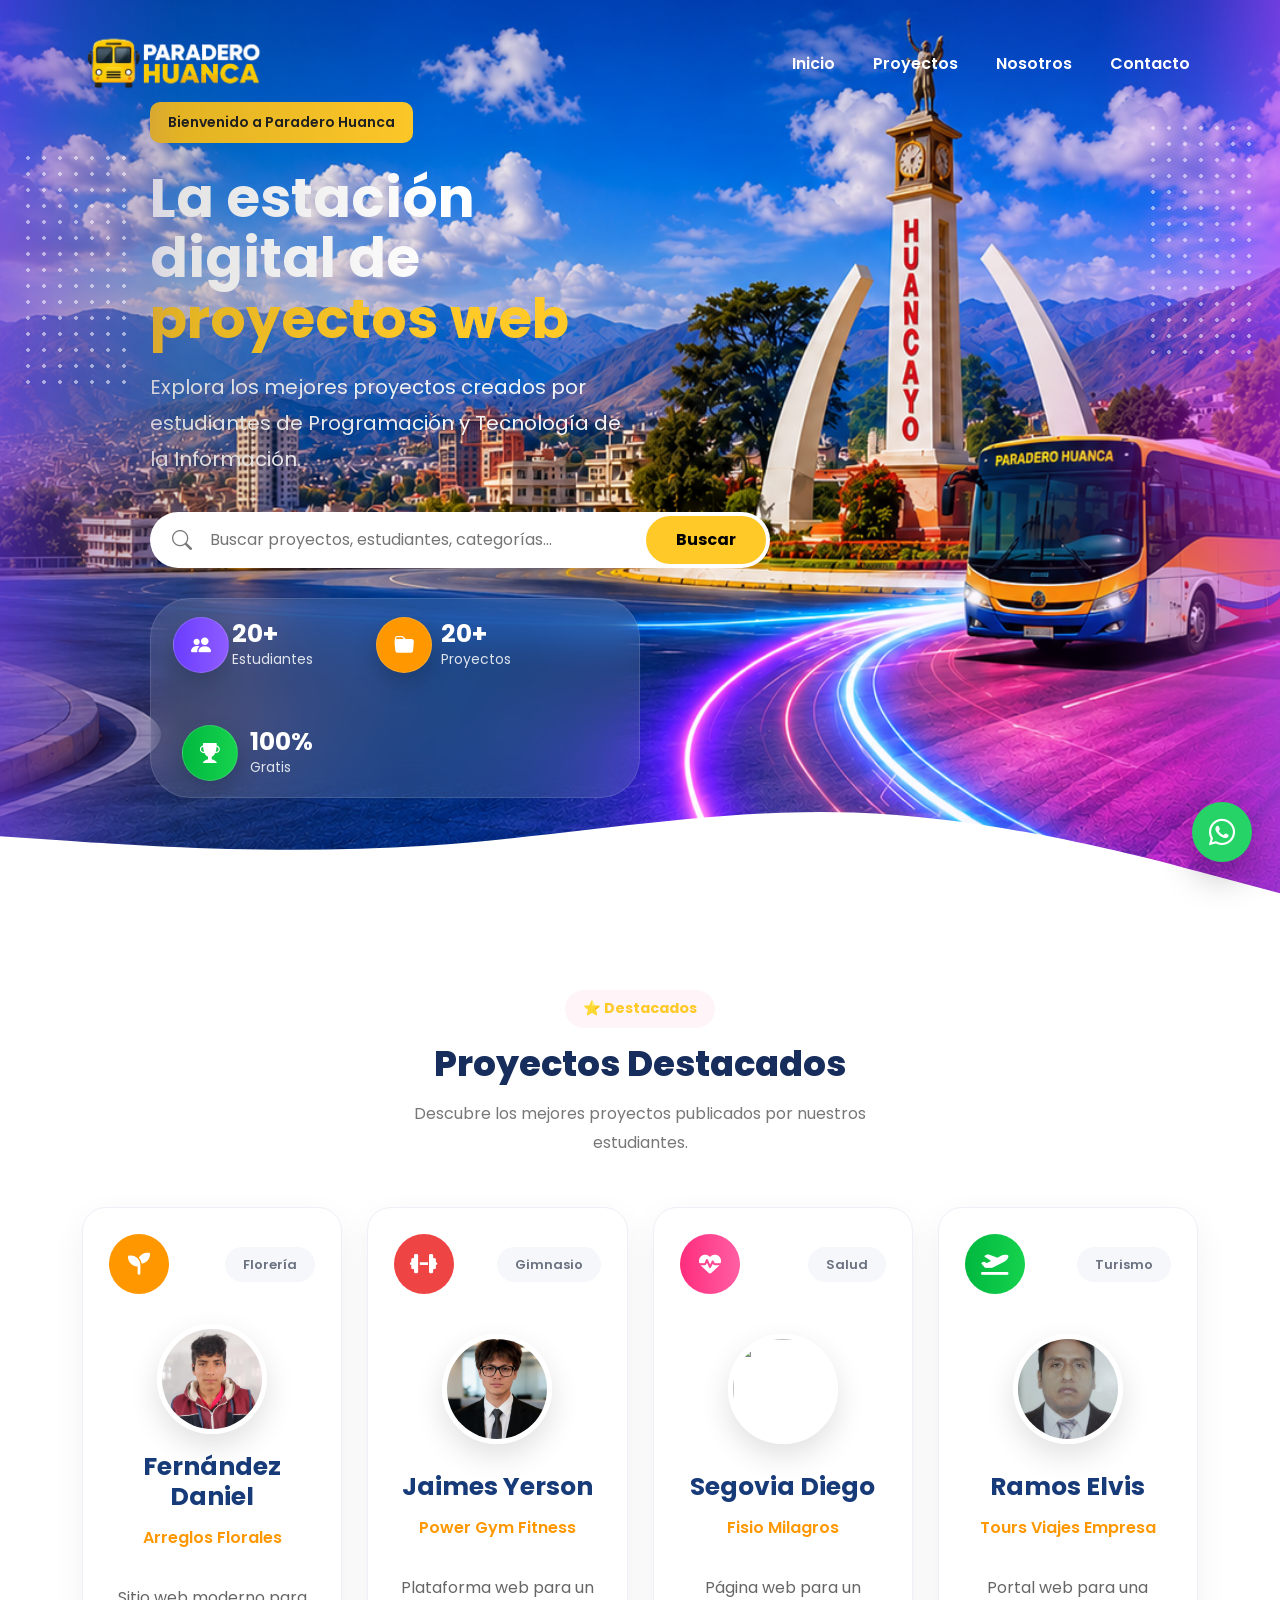
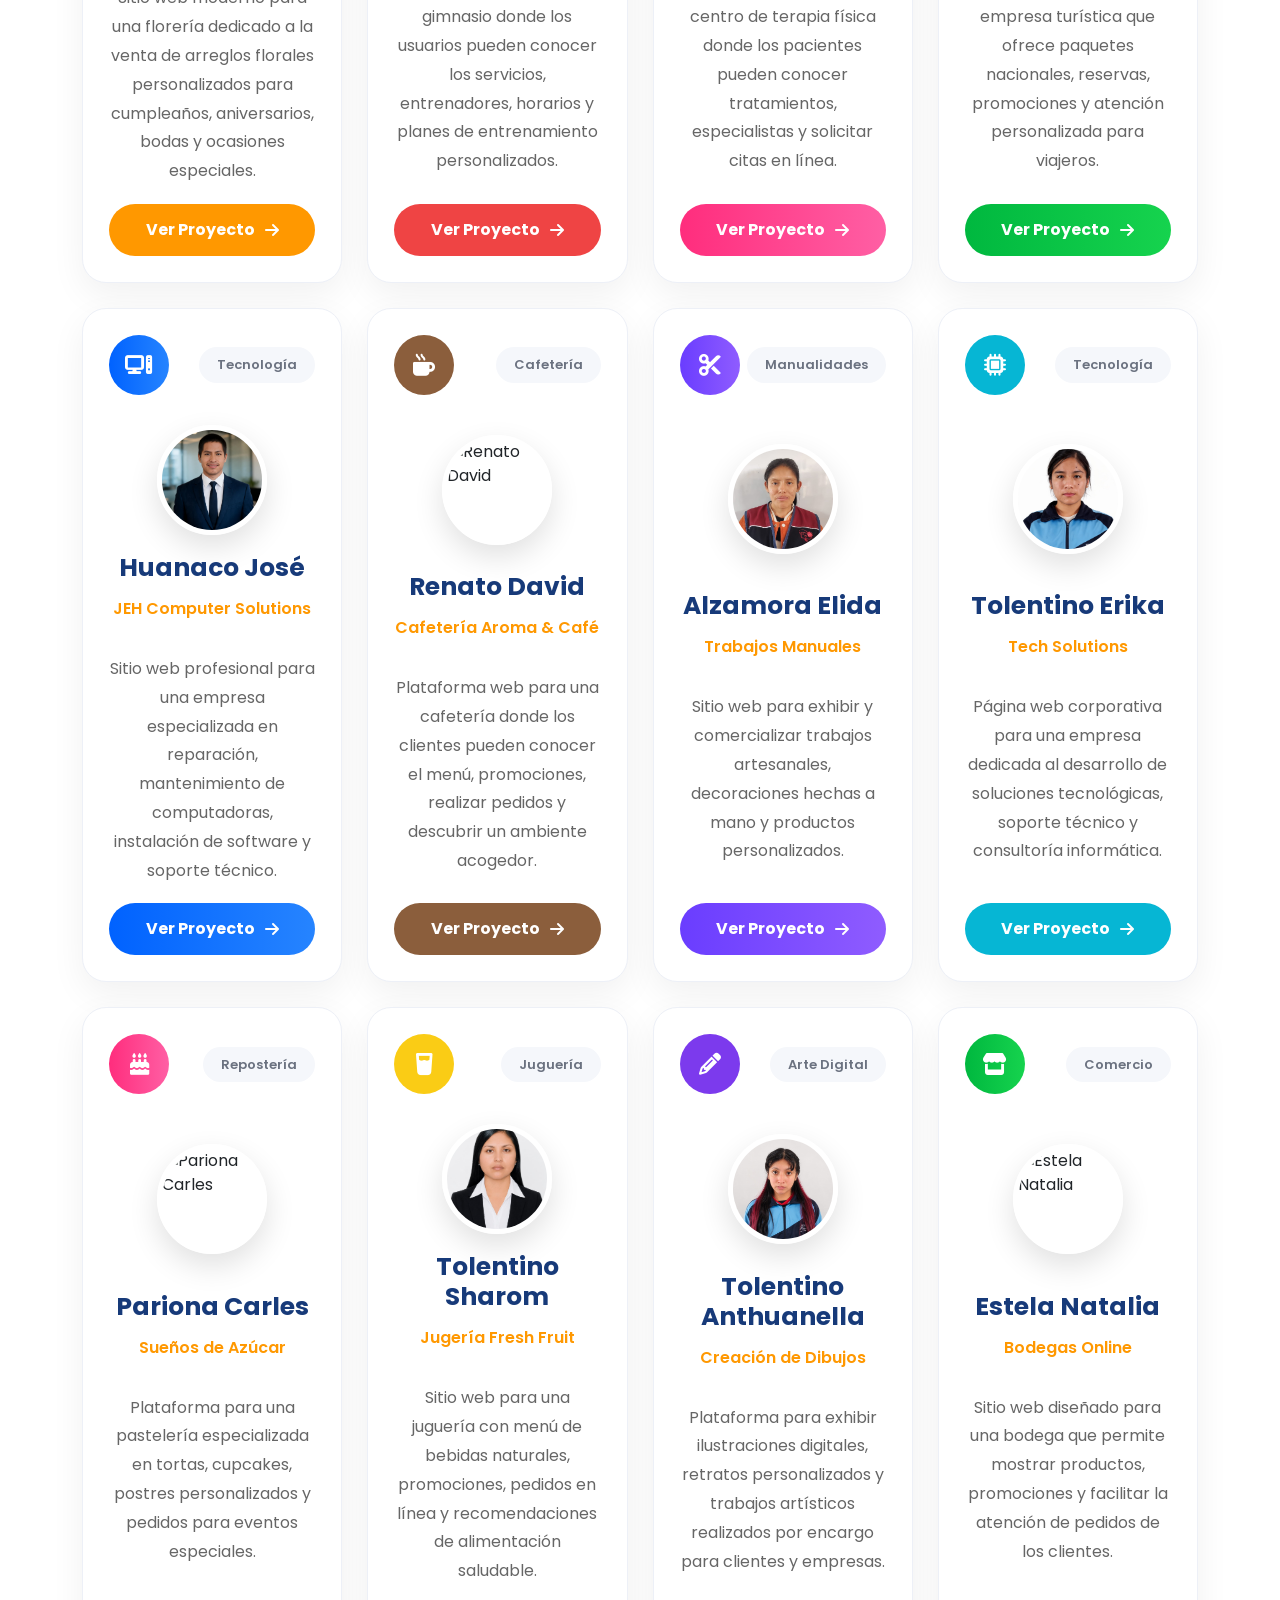
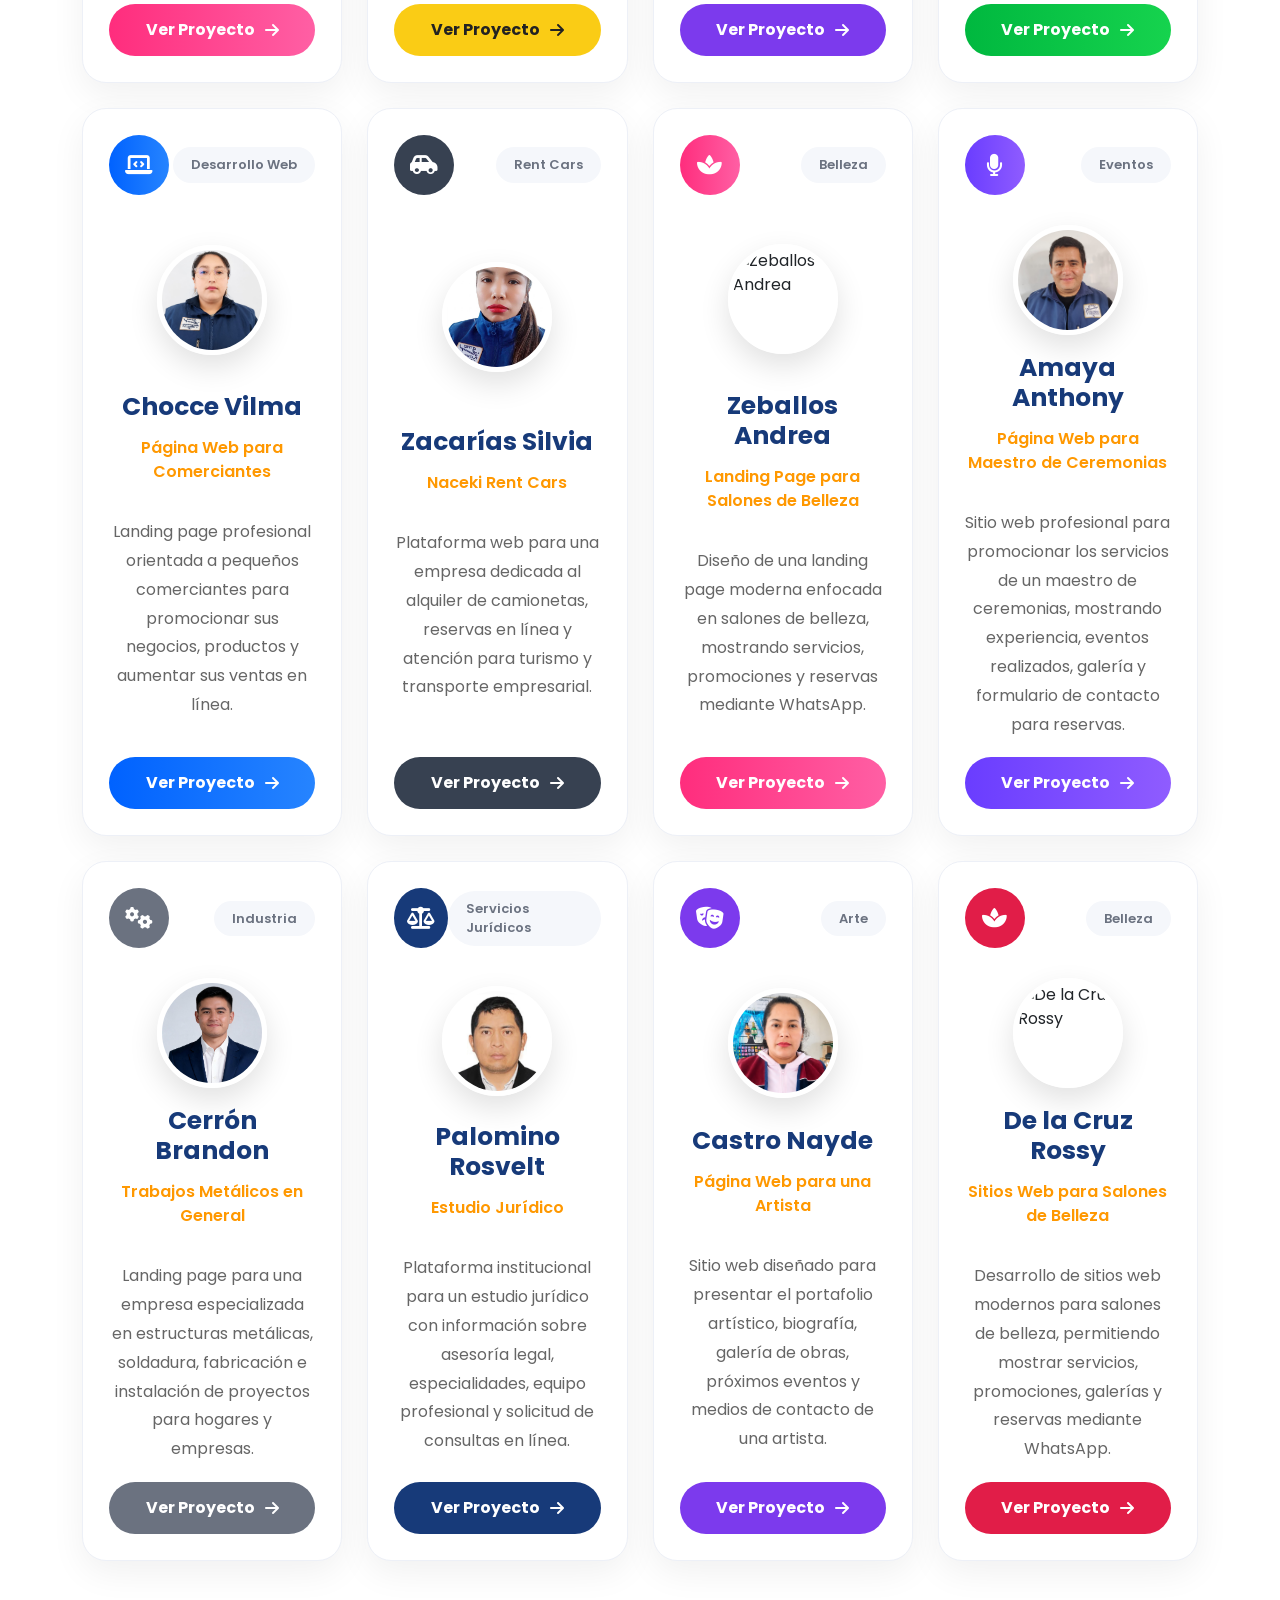
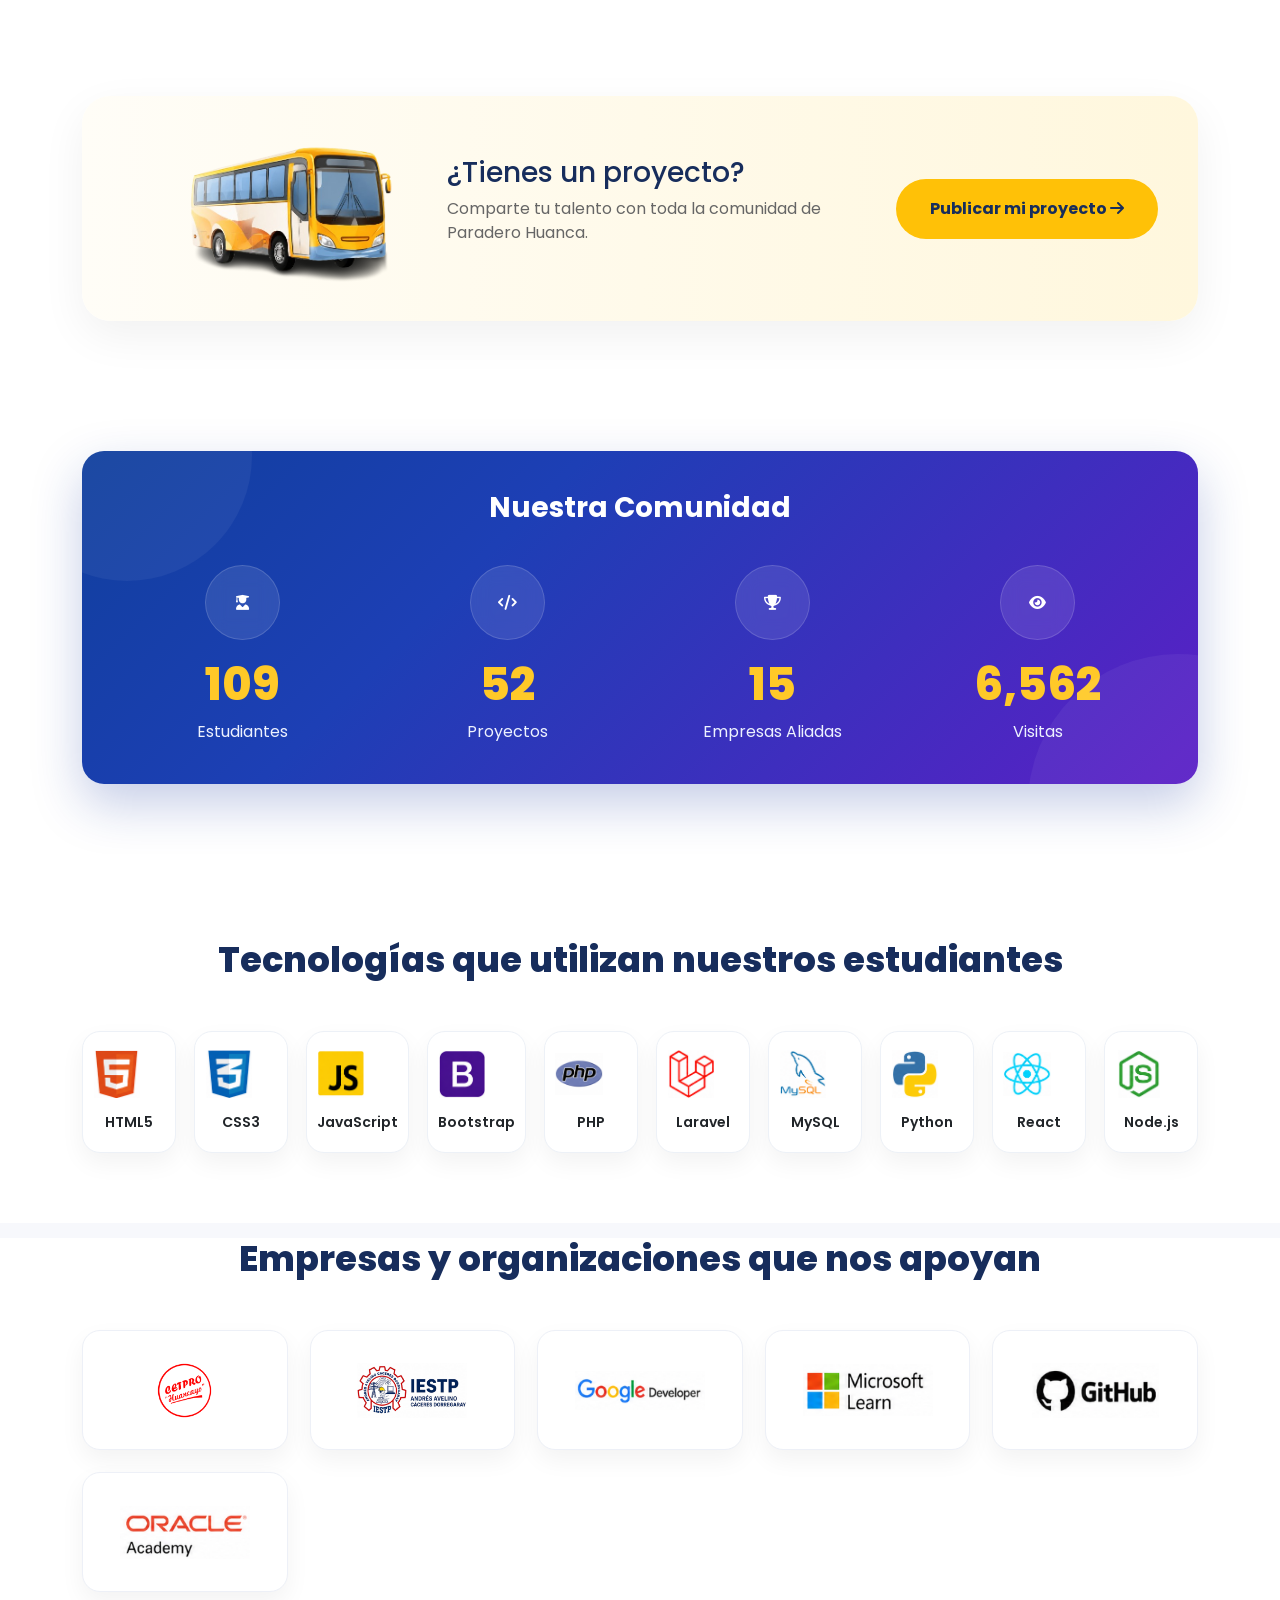
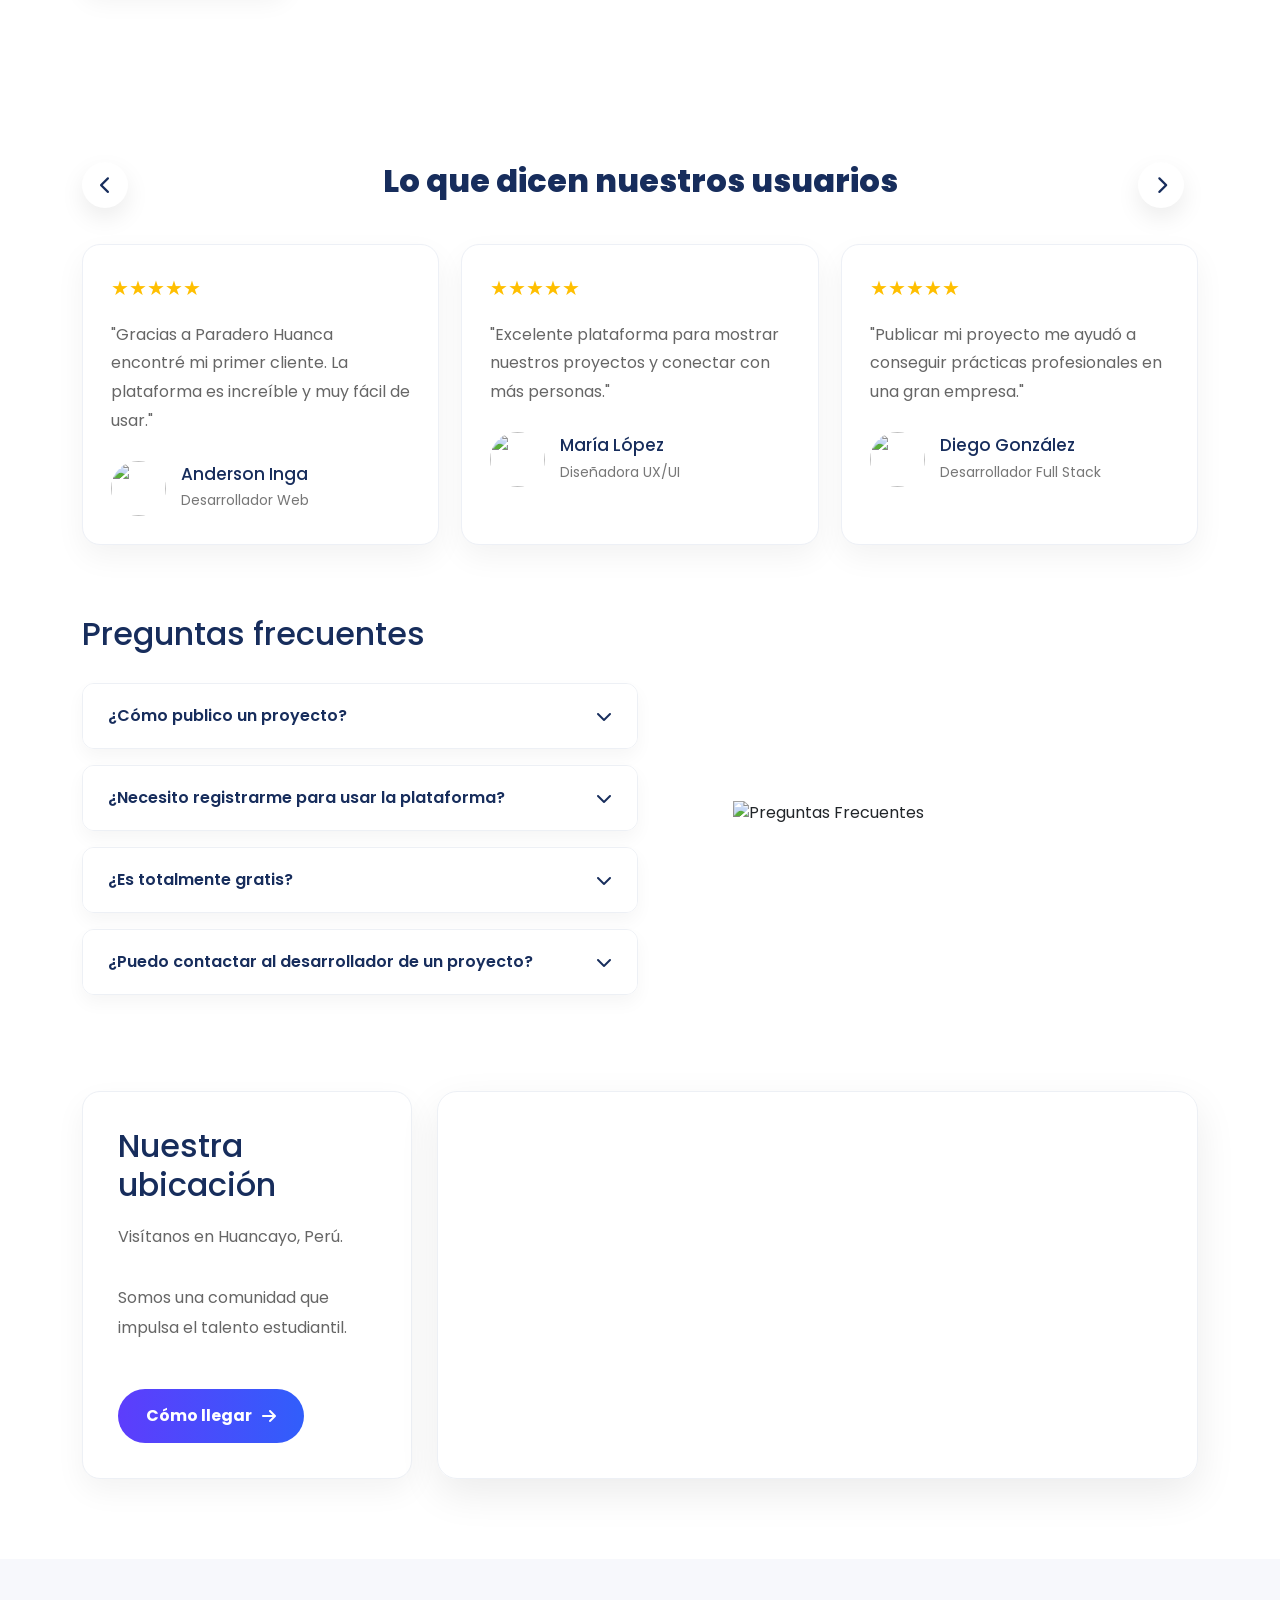
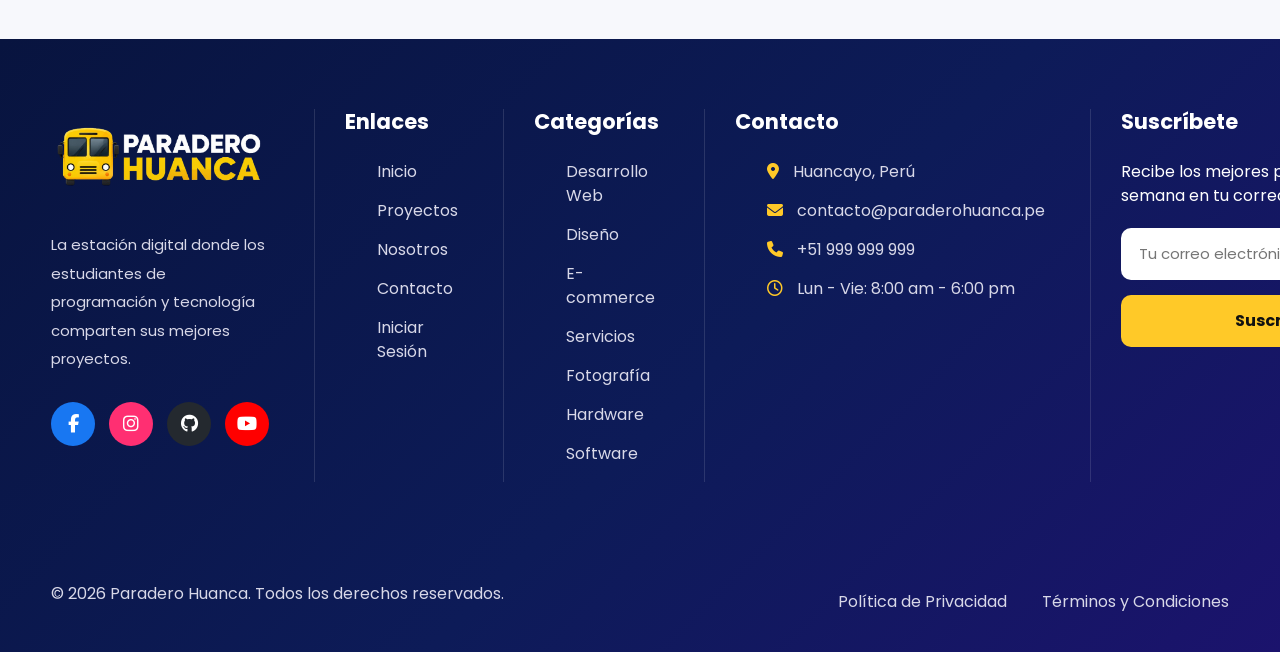
==== index.html @ 99837551 "Add files via upload" ====
<!doctype html>
<html lang="es">
  <head>
    <meta charset="UTF-8" />
    <meta name="viewport" content="width=device-width, initial-scale=1.0" />

    <title>Paradero Huanca | Estación Digital</title>

    <!-- Bootstrap -->

    <link
      href="https://cdn.jsdelivr.net/npm/bootstrap@5.3.7/dist/css/bootstrap.min.css"
      rel="stylesheet"
    />

    <!-- Bootstrap Icons -->

    <link
      rel="stylesheet"
      href="https://cdn.jsdelivr.net/npm/bootstrap-icons@1.13.1/font/bootstrap-icons.min.css"
    />

    <!-- Google Fonts -->

    <link rel="preconnect" href="https://fonts.googleapis.com" />

    <link rel="preconnect" href="https://fonts.gstatic.com" crossorigin />

    <link
      href="https://fonts.googleapis.com/css2?family=Poppins:wght@300;400;500;600;700;800&display=swap"
      rel="stylesheet"
    />

    <!-- CSS -->

    <link rel="stylesheet" href="css/style.css" />

    <link rel="stylesheet" href="css/navbar.css" />

    <link rel="stylesheet" href="css/hero.css" />
    <link rel="stylesheet" href="css/testimonios.css" />
    <link rel="stylesheet" href="css/cards.css" />
    <link rel="stylesheet" href="css/comunidad.css" />
    <link rel="stylesheet" href="css/footer.css" />
    <link rel="stylesheet" href="css/proyectos.css" />
    <link rel="stylesheet" href="css/responsive.css" />
    <link
      rel="stylesheet"
      href="https://cdnjs.cloudflare.com/ajax/libs/font-awesome/6.7.2/css/all.min.css"
    />
  </head>

  <body>
    <!--========================

        NAVBAR

=========================-->

    <nav class="navbar navbar-expand-lg navbar-dark fixed-top custom-navbar">
      <div class="container">
        <!-- Logo -->
        <a class="navbar-brand d-flex align-items-center" href="#">
          <img src="img/logo.png" class="logo" />
        </a>

        <!-- Botón Responsive -->

        <button
          class="navbar-toggler"
          type="button"
          data-bs-toggle="collapse"
          data-bs-target="#menu"
        >
          <span class="navbar-toggler-icon"></span>
        </button>

        <!-- Menú -->

        <div class="collapse navbar-collapse justify-content-end" id="menu">
          <ul class="navbar-nav align-items-lg-center">
            <li class="nav-item">
              <a class="nav-link" href="#"> Inicio </a>
            </li>

            <li class="nav-item">
              <a class="nav-link" href="#"> Proyectos </a>
            </li>

            <li class="nav-item">
              <a class="nav-link" href="#"> Nosotros </a>
            </li>

            <li class="nav-item">
              <a class="nav-link" href="#"> Contacto </a>
            </li>
          </ul>
        </div>
      </div>
    </nav>
    <!--========================

        HERO

=========================-->

    <header class="hero">
      <!-- Decoraciones -->
      <div class="hero-decoration hero-left"></div>
      <div class="hero-decoration hero-right"></div>

      <div class="hero-dots hero-dots-left"></div>
      <div class="hero-dots hero-dots-right"></div>
      <div class="col-lg-6 hero-content">
        <!-- Badge -->

        <span class="hero-badge"> Bienvenido a Paradero Huanca </span>

        <!-- Título -->

        <h1 class="hero-title">
          La estación digital de

          <span>proyectos web</span>
        </h1>

        <!-- Descripción -->

        <p class="hero-text">
          Explora los mejores proyectos creados por estudiantes de Programación
          y Tecnología de la Información.
        </p>

        <!--==========================
BUSCADOR
===========================-->

        <div class="search-box">
          <i class="bi bi-search"></i>

          <input
            type="text"
            id="searchInput"
            placeholder="Buscar proyectos, estudiantes, categorías..."
          />

          <button>Buscar</button>
        </div>

        <!-- Estadísticas -->

        <div class="hero-stats">
          <div class="stat-card">
            <div class="icon purple">
              <i class="bi bi-people-fill"></i>
            </div>

            <div>
              <h3>20+</h3>

              <p>Estudiantes</p>
            </div>
          </div>

          <div class="stat-card">
            <div class="icon orange">
              <i class="bi bi-folder-fill"></i>
            </div>

            <div>
              <h3>20+</h3>

              <p>Proyectos</p>
            </div>
          </div>

          <div class="stat-card">
            <div class="icon green">
              <i class="bi bi-trophy-fill"></i>
            </div>

            <div>
              <h3>100%</h3>

              <p>Gratis</p>
            </div>
          </div>
        </div>
      </div>
      <div class="hero-wave">
        <svg xmlns="http://www.w3.org/2000/svg" viewBox="0 0 1440 170">
          <path
            fill="#ffffff"
            d="M0,96L80,101.3C160,107,320,117,480,106.7C640,96,800,64,960,69.3C1120,75,1280,117,1360,138.7L1440,160L1440,192L0,192Z"
          ></path>
        </svg>
      </div>
    </header>
    <!--==================================
    PROYECTOS DESTACADOS
===================================-->

    <section class="featured-projects">
      <div class="container">
        <div class="section-title">
          <span class="badge-title"> ⭐ Destacados </span>

          <h2>Proyectos Destacados</h2>

          <p>
            Descubre los mejores proyectos publicados por nuestros estudiantes.
          </p>
        </div>

        <div class="projects-grid">
          <!--==================================================
          PROYECTO 1
          ===================================================-->

          <div
            class="project-card"
            data-name="Fernández Daniel"
            data-project="Arreglos Florales"
            data-category="Florería"
            data-description="Sitio web moderno para una florería dedicada a la venta de arreglos florales personalizados para cumpleaños, aniversarios, bodas y ocasiones especiales."
          >
            <div class="project-top">
              <div class="project-icon orange">
                <i class="fa-solid fa-seedling"></i>
              </div>

              <span class="project-category"> Florería </span>
            </div>

            <img
              src="img/fotos/daniel.jpeg"
              alt="Fernández Daniel"
              class="project-photo"
            />

            <h3>Fernández Daniel</h3>

            <p class="project-title">Arreglos Florales</p>

            <p class="project-description">
              Sitio web moderno para una florería dedicado a la venta de
              arreglos florales personalizados para cumpleaños, aniversarios,
              bodas y ocasiones especiales.
            </p>

            <a href="#" class="project-btn orange">
              Ver Proyecto

              <i class="fa-solid fa-arrow-right"></i>
            </a>
          </div>

          <!--==================================================
PROYECTO 2
===================================================-->

          <div
            class="project-card"
            data-name="Jaimes Yerson"
            data-project="Power Gym Fitness"
            data-category="Gimnasio"
            data-description="Plataforma web para un gimnasio donde los usuarios pueden conocer servicios, entrenadores, horarios y planes de entrenamiento personalizados."
          >
            <div class="project-top">
              <div class="project-icon red">
                <i class="fa-solid fa-dumbbell"></i>
              </div>

              <span class="project-category"> Gimnasio </span>
            </div>

            <img src="img/fotos/yerson.jpeg" class="project-photo" />

            <h3>Jaimes Yerson</h3>

            <p class="project-title">Power Gym Fitness</p>

            <p class="project-description">
              Plataforma web para un gimnasio donde los usuarios pueden conocer
              los servicios, entrenadores, horarios y planes de entrenamiento
              personalizados.
            </p>

            <a href="#" class="project-btn red">
              Ver Proyecto

              <i class="fa-solid fa-arrow-right"></i>
            </a>
          </div>

          <!--==================================================
PROYECTO 3
===================================================-->

          <div
            class="project-card"
            data-name="Segovia Diego"
            data-project="Fisio Milagros"
            data-category="Salud"
            data-description="Página web para un centro de terapia física donde los pacientes pueden conocer tratamientos, especialistas y solicitar citas en línea."
          >
            <div class="project-top">
              <div class="project-icon pink">
                <i class="fa-solid fa-heart-pulse"></i>
              </div>

              <span class="project-category"> Salud </span>
            </div>

            <img src="img/perfiles/perfil3.jpg" class="project-photo" />

            <h3>Segovia Diego</h3>

            <p class="project-title">Fisio Milagros</p>

            <p class="project-description">
              Página web para un centro de terapia física donde los pacientes
              pueden conocer tratamientos, especialistas y solicitar citas en
              línea.
            </p>

            <a href="#" class="project-btn pink">
              Ver Proyecto

              <i class="fa-solid fa-arrow-right"></i>
            </a>
          </div>
          <!--==================================================
PROYECTO 4
===================================================-->

          <div
            class="project-card"
            data-name="Ramos Elvis"
            data-project="Tours Viajes Empresa"
            data-category="Turismo"
            data-description="Portal web para una empresa turística que ofrece paquetes nacionales, reservas, promociones y atención personalizada para viajeros."
          >
            <div class="project-top">
              <div class="project-icon green">
                <i class="fa-solid fa-plane-departure"></i>
              </div>

              <span class="project-category"> Turismo </span>
            </div>

            <img src="img/fotos/elvis.jpeg" class="project-photo" />

            <h3>Ramos Elvis</h3>

            <p class="project-title">Tours Viajes Empresa</p>

            <p class="project-description">
              Portal web para una empresa turística que ofrece paquetes
              nacionales, reservas, promociones y atención personalizada para
              viajeros.
            </p>

            <a href="#" class="project-btn green">
              Ver Proyecto

              <i class="fa-solid fa-arrow-right"></i>
            </a>
          </div>
          <!--==================================================
PROYECTO 5
===================================================-->

          <div
            class="project-card"
            data-name="Huanaco José"
            data-project="JEH Computer Solutions"
            data-category="Servicio Técnico"
            data-description="Página web para reparación y mantenimiento de computadoras, laptops y equipos tecnológicos con atención personalizada."
          >
            <div class="project-top">
              <div class="project-icon blue">
                <i class="fa-solid fa-computer"></i>
              </div>

              <span class="project-category"> Tecnología </span>
            </div>

            <img src="img/fotos/jose.jpeg" class="project-photo" />

            <h3>Huanaco José</h3>

            <p class="project-title">JEH Computer Solutions</p>

            <p class="project-description">
              Sitio web profesional para una empresa especializada en
              reparación, mantenimiento de computadoras, instalación de software
              y soporte técnico.
            </p>

            <a href="#" class="project-btn blue">
              Ver Proyecto

              <i class="fa-solid fa-arrow-right"></i>
            </a>
          </div>
          <!--==================================================
PROYECTO 6
===================================================-->

          <div
            class="project-card"
            data-name="Renato David"
            data-project="Cafetería"
            data-category="Restaurante"
            data-description="Sitio web moderno para una cafetería con menú digital, promociones, reservas y pedidos en línea."
          >
            <div class="project-top">
              <div class="project-icon coffee">
                <i class="fa-solid fa-mug-hot"></i>
              </div>

              <span class="project-category"> Cafetería </span>
            </div>

            <img
              src="img/perfiles/perfil6.jpg"
              alt="Renato David"
              class="project-photo"
            />

            <h3>Renato David</h3>

            <p class="project-title">Cafetería Aroma & Café</p>

            <p class="project-description">
              Plataforma web para una cafetería donde los clientes pueden
              conocer el menú, promociones, realizar pedidos y descubrir un
              ambiente acogedor.
            </p>

            <a href="#" class="project-btn coffee">
              Ver Proyecto
              <i class="fa-solid fa-arrow-right"></i>
            </a>
          </div>
          <!--==================================================
PROYECTO 7
===================================================-->

          <div
            class="project-card"
            data-name="Alzamora Elida"
            data-project="Trabajos Manuales"
            data-category="Manualidades"
            data-description="Plataforma para mostrar y vender trabajos manuales personalizados, artesanías y decoraciones hechas a mano."
          >
            <div class="project-top">
              <div class="project-icon purple">
                <i class="fa-solid fa-scissors"></i>
              </div>

              <span class="project-category"> Manualidades </span>
            </div>

            <img
              src="img/fotos/Ely.jpeg"
              alt="Alzamora Elida"
              class="project-photo"
            />

            <h3>Alzamora Elida</h3>

            <p class="project-title">Trabajos Manuales</p>

            <p class="project-description">
              Sitio web para exhibir y comercializar trabajos artesanales,
              decoraciones hechas a mano y productos personalizados.
            </p>

            <a href="#" class="project-btn purple">
              Ver Proyecto
              <i class="fa-solid fa-arrow-right"></i>
            </a>
          </div>
          <!--==================================================
PROYECTO 8
===================================================-->

          <div
            class="project-card"
            data-name="Tolentino Erika"
            data-project="Tech Solutions"
            data-category="Tecnología"
            data-description="Empresa dedicada a brindar soluciones tecnológicas, soporte informático y desarrollo de software para empresas y negocios."
          >
            <div class="project-top">
              <div class="project-icon cyan">
                <i class="fa-solid fa-microchip"></i>
              </div>

              <span class="project-category"> Tecnología </span>
            </div>

            <img
              src="img/fotos/karina.jpeg"
              alt="Tolentino Erika"
              class="project-photo"
            />

            <h3>Tolentino Erika</h3>

            <p class="project-title">Tech Solutions</p>

            <p class="project-description">
              Página web corporativa para una empresa dedicada al desarrollo de
              soluciones tecnológicas, soporte técnico y consultoría
              informática.
            </p>

            <a href="#" class="project-btn cyan">
              Ver Proyecto
              <i class="fa-solid fa-arrow-right"></i>
            </a>
          </div>
          <!--==================================================
PROYECTO 9
===================================================-->

          <div
            class="project-card"
            data-name="Pariona Carles"
            data-project="Sueños de Azúcar"
            data-category="Repostería"
            data-description="Plataforma para una pastelería especializada en tortas, cupcakes, postres personalizados y pedidos para eventos especiales."
          >
            <div class="project-top">
              <div class="project-icon pink">
                <i class="fa-solid fa-cake-candles"></i>
              </div>

              <span class="project-category"> Repostería </span>
            </div>

            <img
              src="img/perfiles/perfil9.jpg"
              alt="Pariona Carles"
              class="project-photo"
            />

            <h3>Pariona Carles</h3>

            <p class="project-title">Sueños de Azúcar</p>

            <p class="project-description">
              Plataforma para una pastelería especializada en tortas, cupcakes,
              postres personalizados y pedidos para eventos especiales.
            </p>

            <a href="#" class="project-btn pink">
              Ver Proyecto
              <i class="fa-solid fa-arrow-right"></i>
            </a>
          </div>
          <!--==================================================
PROYECTO 10
===================================================-->

          <div
            class="project-card"
            data-name="Tolentino Sharom"
            data-project="Jugería Fresh Fruit"
            data-category="Juguería"
            data-description="Sitio web para una juguería con menú de bebidas naturales, promociones, pedidos en línea y recomendaciones saludables."
          >
            <div class="project-top">
              <div class="project-icon yellow">
                <i class="fa-solid fa-glass-water"></i>
              </div>

              <span class="project-category"> Juguería </span>
            </div>

            <img
              src="img/fotos/sharon.jpeg"
              alt="Tolentino Sharom"
              class="project-photo"
            />

            <h3>Tolentino Sharom</h3>

            <p class="project-title">Jugería Fresh Fruit</p>

            <p class="project-description">
              Sitio web para una juguería con menú de bebidas naturales,
              promociones, pedidos en línea y recomendaciones de alimentación
              saludable.
            </p>

            <a href="#" class="project-btn yellow">
              Ver Proyecto
              <i class="fa-solid fa-arrow-right"></i>
            </a>
          </div>
          <!--==================================================
PROYECTO 11
===================================================-->

          <div
            class="project-card"
            data-name="Tolentino Anthuanella"
            data-project="Creación de Dibujos"
            data-category="Arte Digital"
            data-description="Plataforma para exhibir ilustraciones digitales, retratos personalizados y trabajos artísticos realizados por encargo para clientes y empresas."
          >
            <div class="project-top">
              <div class="project-icon violet">
                <i class="fa-solid fa-pencil"></i>
              </div>

              <span class="project-category"> Arte Digital </span>
            </div>

            <img
              src="img/fotos/antonela.jpeg"
              alt="Tolentino Anthuanella"
              class="project-photo"
            />

            <h3>Tolentino Anthuanella</h3>

            <p class="project-title">Creación de Dibujos</p>

            <p class="project-description">
              Plataforma para exhibir ilustraciones digitales, retratos
              personalizados y trabajos artísticos realizados por encargo para
              clientes y empresas.
            </p>

            <a href="#" class="project-btn violet">
              Ver Proyecto
              <i class="fa-solid fa-arrow-right"></i>
            </a>
          </div>

          <!--==================================================
PROYECTO 12
===================================================-->

          <div
            class="project-card"
            data-name="Estela Natalia"
            data-project="Bodegas Online"
            data-category="Comercio"
            data-description="Sitio web diseñado para una bodega que permite mostrar productos, promociones y facilitar la atención de pedidos de los clientes."
          >
            <div class="project-top">
              <div class="project-icon green">
                <i class="fa-solid fa-store"></i>
              </div>

              <span class="project-category"> Comercio </span>
            </div>

            <img
              src="img/perfiles/perfil12.jpg"
              alt="Estela Natalia"
              class="project-photo"
            />

            <h3>Estela Natalia</h3>

            <p class="project-title">Bodegas Online</p>

            <p class="project-description">
              Sitio web diseñado para una bodega que permite mostrar productos,
              promociones y facilitar la atención de pedidos de los clientes.
            </p>

            <a href="#" class="project-btn green">
              Ver Proyecto
              <i class="fa-solid fa-arrow-right"></i>
            </a>
          </div>
          <!--==================================================
PROYECTO 13
===================================================-->

          <div
            class="project-card"
            data-name="Chocce Vilma"
            data-project="Página Web para Comerciantes"
            data-category="Desarrollo Web"
            data-description="Landing page profesional orientada a pequeños comerciantes para promocionar sus negocios, productos y aumentar sus ventas en línea."
          >
            <div class="project-top">
              <div class="project-icon blue">
                <i class="fa-solid fa-laptop-code"></i>
              </div>

              <span class="project-category"> Desarrollo Web </span>
            </div>

            <img
              src="img/fotos/vilma.jpeg"
              alt="Chocce Vilma"
              class="project-photo"
            />

            <h3>Chocce Vilma</h3>

            <p class="project-title">Página Web para Comerciantes</p>

            <p class="project-description">
              Landing page profesional orientada a pequeños comerciantes para
              promocionar sus negocios, productos y aumentar sus ventas en
              línea.
            </p>

            <a href="#" class="project-btn blue">
              Ver Proyecto
              <i class="fa-solid fa-arrow-right"></i>
            </a>
          </div>
          <!--==================================================
PROYECTO 14
===================================================-->

          <div
            class="project-card"
            data-name="Zacarías Silvia"
            data-project="Naceki Rent Cars"
            data-category="Rent Cars"
            data-description="Plataforma web para una empresa dedicada al alquiler de camionetas, reservas en línea y atención para turismo y transporte empresarial."
          >
            <div class="project-top">
              <div class="project-icon dark">
                <i class="fa-solid fa-car-side"></i>
              </div>

              <span class="project-category"> Rent Cars </span>
            </div>

            <img
              src="img/fotos/silvia.jpeg"
              alt="Zacarías Silvia"
              class="project-photo"
            />

            <h3>Zacarías Silvia</h3>

            <p class="project-title">Naceki Rent Cars</p>

            <p class="project-description">
              Plataforma web para una empresa dedicada al alquiler de
              camionetas, reservas en línea y atención para turismo y transporte
              empresarial.
            </p>

            <a href="#" class="project-btn dark">
              Ver Proyecto
              <i class="fa-solid fa-arrow-right"></i>
            </a>
          </div>
          <!--==================================================
PROYECTO 15
===================================================-->

          <div
            class="project-card"
            data-name="Zeballos Andrea"
            data-project="Landing Page para Salones de Belleza"
            data-category="Belleza"
            data-description="Diseño de una landing page moderna enfocada en salones de belleza, mostrando servicios, promociones y reservas mediante WhatsApp."
          >
            <div class="project-top">
              <div class="project-icon pink">
                <i class="fa-solid fa-spa"></i>
              </div>

              <span class="project-category"> Belleza </span>
            </div>

            <img
              src="img/perfiles/perfil15.jpg"
              alt="Zeballos Andrea"
              class="project-photo"
            />

            <h3>Zeballos Andrea</h3>

            <p class="project-title">Landing Page para Salones de Belleza</p>

            <p class="project-description">
              Diseño de una landing page moderna enfocada en salones de belleza,
              mostrando servicios, promociones y reservas mediante WhatsApp.
            </p>

            <a href="#" class="project-btn pink">
              Ver Proyecto
              <i class="fa-solid fa-arrow-right"></i>
            </a>
          </div>
          <!--==================================================
PROYECTO 16
===================================================-->

          <div
            class="project-card"
            data-name="Amaya Anthony"
            data-project="Página Web para Maestro de Ceremonias"
            data-category="Eventos"
            data-description="Sitio web profesional para promocionar los servicios de un maestro de ceremonias, mostrando experiencia, eventos realizados, galería y formulario de contacto para reservas."
          >
            <div class="project-top">
              <div class="project-icon purple">
                <i class="fa-solid fa-microphone"></i>
              </div>

              <span class="project-category"> Eventos </span>
            </div>

            <img
              src="img/fotos/Antonhy.jpeg"
              alt="Amaya Anthony"
              class="project-photo"
            />

            <h3>Amaya Anthony</h3>

            <p class="project-title">Página Web para Maestro de Ceremonias</p>

            <p class="project-description">
              Sitio web profesional para promocionar los servicios de un maestro
              de ceremonias, mostrando experiencia, eventos realizados, galería
              y formulario de contacto para reservas.
            </p>

            <a
              href="proyectos/PLAN DE NEGOCIO PREMIUM ANTHONY/index.html"
              class="project-btn purple"
            >
              Ver Proyecto
              <i class="fa-solid fa-arrow-right"></i>
            </a>
          </div>
          <!--==================================================
PROYECTO 17
===================================================-->

          <div
            class="project-card"
            data-name="Cerrón Brandon"
            data-project="Trabajos Metálicos en General"
            data-category="Industria"
            data-description="Landing page para una empresa especializada en estructuras metálicas, soldadura, fabricación e instalación de proyectos para hogares y empresas."
          >
            <div class="project-top">
              <div class="project-icon gray">
                <i class="fa-solid fa-gears"></i>
              </div>

              <span class="project-category"> Industria </span>
            </div>

            <img
              src="img/fotos/axel.jpeg"
              alt="Cerrón Brandon"
              class="project-photo"
            />

            <h3>Cerrón Brandon</h3>

            <p class="project-title">Trabajos Metálicos en General</p>

            <p class="project-description">
              Landing page para una empresa especializada en estructuras
              metálicas, soldadura, fabricación e instalación de proyectos para
              hogares y empresas.
            </p>

            <a href="#" class="project-btn gray">
              Ver Proyecto
              <i class="fa-solid fa-arrow-right"></i>
            </a>
          </div>
          <!--==================================================
PROYECTO 18
===================================================-->
          <div
            class="project-card"
            data-name="Palomino Rosvelt"
            data-project="Estudio Jurídico"
            data-category="Servicios Jurídicos"
            data-description="Plataforma institucional para un estudio jurídico con información sobre asesoría legal, especialidades, equipo profesional y solicitud de consultas en línea."
          >
            <div class="project-top">
              <div class="project-icon navy">
                <i class="fa-solid fa-scale-balanced"></i>
              </div>

              <span class="project-category"> Servicios Jurídicos </span>
            </div>

            <img
              src="img/fotos/rusvelt.jpeg"
              alt="Palomino Rosvelt"
              class="project-photo"
            />

            <h3>Palomino Rosvelt</h3>

            <p class="project-title">Estudio Jurídico</p>

            <p class="project-description">
              Plataforma institucional para un estudio jurídico con información
              sobre asesoría legal, especialidades, equipo profesional y
              solicitud de consultas en línea.
            </p>

            <a href="#" class="project-btn navy">
              Ver Proyecto
              <i class="fa-solid fa-arrow-right"></i>
            </a>
          </div>
          <!--==================================================
PROYECTO 19
===================================================-->

          <div
            class="project-card"
            data-name="Castro Nayde"
            data-project="Página Web para una Artista"
            data-category="Arte"
            data-description="Sitio web diseñado para presentar el portafolio artístico, biografía, galería de obras, próximos eventos y medios de contacto de una artista."
          >
            <div class="project-top">
              <div class="project-icon violet">
                <i class="fa-solid fa-masks-theater"></i>
              </div>

              <span class="project-category"> Arte </span>
            </div>

            <img
              src="img/fotos/Nayde.jpeg"
              alt="Castro Nayde"
              class="project-photo"
            />

            <h3>Castro Nayde</h3>

            <p class="project-title">Página Web para una Artista</p>

            <p class="project-description">
              Sitio web diseñado para presentar el portafolio artístico,
              biografía, galería de obras, próximos eventos y medios de contacto
              de una artista.
            </p>

            <a href="#" class="project-btn violet">
              Ver Proyecto
              <i class="fa-solid fa-arrow-right"></i>
            </a>
          </div>
          <!--==================================================
PROYECTO 20
===================================================-->

          <div
            class="project-card"
            data-name="De la Cruz Rossy"
            data-project="Sitios Web para Salones de Belleza"
            data-category="Belleza"
            data-description="Desarrollo de sitios web modernos para salones de belleza, permitiendo mostrar servicios, promociones, galerías y reservas mediante WhatsApp."
          >
            <div class="project-top">
              <div class="project-icon rose">
                <i class="fa-solid fa-spa"></i>
              </div>

              <span class="project-category"> Belleza </span>
            </div>

            <img
              src="img/perfiles/perfil20.jpg"
              alt="De la Cruz Rossy"
              class="project-photo"
            />

            <h3>De la Cruz Rossy</h3>

            <p class="project-title">Sitios Web para Salones de Belleza</p>

            <p class="project-description">
              Desarrollo de sitios web modernos para salones de belleza,
              permitiendo mostrar servicios, promociones, galerías y reservas
              mediante WhatsApp.
            </p>

            <a href="#" class="project-btn rose">
              Ver Proyecto
              <i class="fa-solid fa-arrow-right"></i>
            </a>
          </div>
        </div>
      </div>
    </section>

    <!--==================================
        CTA PUBLICAR
===================================-->

    <section class="cta-project">
      <div class="container">
        <div class="cta-content">
          <img src="img/bus.png" class="bus" />

          <div>
            <h3>¿Tienes un proyecto?</h3>

            <p>Comparte tu talento con toda la comunidad de Paradero Huanca.</p>
          </div>

          <a href="#" class="publish-btn">
            Publicar mi proyecto

            <i class="fa-solid fa-arrow-right"></i>
          </a>
        </div>
      </div>
    </section>
    <!--==========================
    NUESTRA COMUNIDAD
===========================-->

    <section class="community">
      <div class="container">
        <div class="community-box">
          <h3>Nuestra Comunidad</h3>

          <div class="stats">
            <div class="stat">
              <div class="icon">
                <i class="fa-solid fa-user-graduate"></i>
              </div>

              <h2 class="counter" data-target="250">0</h2>

              <span>Estudiantes</span>
            </div>

            <div class="stat">
              <div class="icon">
                <i class="fa-solid fa-code"></i>
              </div>

              <h2 class="counter" data-target="120">0</h2>

              <span>Proyectos</span>
            </div>

            <div class="stat">
              <div class="icon">
                <i class="fa-solid fa-trophy"></i>
              </div>

              <h2 class="counter" data-target="35">0</h2>

              <span>Empresas Aliadas</span>
            </div>

            <div class="stat">
              <div class="icon">
                <i class="fa-solid fa-eye"></i>
              </div>

              <h2 class="counter" data-target="15000">0</h2>

              <span>Visitas</span>
            </div>
          </div>
        </div>
      </div>
    </section>

    <!--==========================
TECNOLOGÍAS
===========================-->

    <section class="technologies">
      <div class="container">
        <div class="section-title center">
          <h2>Tecnologías que utilizan nuestros estudiantes</h2>
        </div>

        <div class="tech-grid">
          <div class="tech-card">
            <img src="img/tech/html.png" />
            <span>HTML5</span>
          </div>

          <div class="tech-card">
            <img src="img/tech/css.png" />
            <span>CSS3</span>
          </div>

          <div class="tech-card">
            <img src="img/tech/js.png" />
            <span>JavaScript</span>
          </div>

          <div class="tech-card">
            <img src="img/tech/boostrap.png" />
            <span>Bootstrap</span>
          </div>

          <div class="tech-card">
            <img src="img/tech/php.png" />
            <span>PHP</span>
          </div>

          <div class="tech-card">
            <img src="img/tech/laravel.png" />
            <span>Laravel</span>
          </div>

          <div class="tech-card">
            <img src="img/tech/mysql.png" />
            <span>MySQL</span>
          </div>

          <div class="tech-card">
            <img src="img/tech/phyton.png" />
            <span>Python</span>
          </div>

          <div class="tech-card">
            <img src="img/tech/react.png" />
            <span>React</span>
          </div>

          <div class="tech-card">
            <img src="img/tech/node.png" />
            <span>Node.js</span>
          </div>
        </div>
      </div>
    </section>

    <!--==========================
EMPRESAS
===========================-->

    <section class="partners">
      <div class="container">
        <div class="section-title center">
          <h2>Empresas y organizaciones que nos apoyan</h2>
        </div>

        <div class="partner-grid">
          <div class="partner-card">
            <img src="img/empresas/cetpro.png" />
          </div>

          <div class="partner-card">
            <img src="img/empresas/instituto.jpg" />
          </div>

          <div class="partner-card">
            <img src="img/empresas/goggle.png" />
          </div>

          <div class="partner-card">
            <img src="img/empresas/microsof.png" />
          </div>

          <div class="partner-card">
            <img src="img/empresas/gibhut.png" />
          </div>

          <div class="partner-card">
            <img src="img/empresas/oracle.png" />
          </div>
        </div>
      </div>
    </section>
    <!--====================================
        TESTIMONIOS + FAQ + MAPA
=====================================-->

    <section class="community-section">
      <div class="container">
        <!--======================
            TESTIMONIOS
        =======================-->

        <div class="testimonial-header">
          <button class="slider-arrow prev">
            <i class="fa-solid fa-chevron-left"></i>
          </button>

          <h2>Lo que dicen nuestros usuarios</h2>

          <button class="slider-arrow next">
            <i class="fa-solid fa-chevron-right"></i>
          </button>
        </div>

        <div class="testimonial-slider">
          <!-- Card -->

          <article class="testimonial-card">
            <div class="stars">★★★★★</div>

            <p>
              "Gracias a Paradero Huanca encontré mi primer cliente. La
              plataforma es increíble y muy fácil de usar."
            </p>

            <div class="user">
              <img src="img/perfiles/perfil1.jpg" />

              <div>
                <h4>Anderson Inga</h4>

                <span>Desarrollador Web</span>
              </div>
            </div>
          </article>

          <!-- Card -->

          <article class="testimonial-card">
            <div class="stars">★★★★★</div>

            <p>
              "Excelente plataforma para mostrar nuestros proyectos y conectar
              con más personas."
            </p>

            <div class="user">
              <img src="img/perfiles/perfil2.jpg" />

              <div>
                <h4>María López</h4>

                <span>Diseñadora UX/UI</span>
              </div>
            </div>
          </article>

          <!-- Card -->

          <article class="testimonial-card">
            <div class="stars">★★★★★</div>

            <p>
              "Publicar mi proyecto me ayudó a conseguir prácticas profesionales
              en una gran empresa."
            </p>

            <div class="user">
              <img src="img/perfiles/perfil3.jpg" />

              <div>
                <h4>Diego González</h4>

                <span>Desarrollador Full Stack</span>
              </div>
            </div>
          </article>
        </div>

        <!--======================
            FAQ
        =======================-->

        <div class="faq-wrapper">
          <div class="faq-left">
            <h2>Preguntas frecuentes</h2>

            <div class="faq-item">
              <button class="faq-question">
                ¿Cómo publico un proyecto?

                <i class="fa-solid fa-chevron-down"></i>
              </button>

              <div class="faq-answer">
                Para publicar un proyecto debes iniciar sesión y dirigirte a la
                opción "Publicar Proyecto".
              </div>
            </div>

            <div class="faq-item">
              <button class="faq-question">
                ¿Necesito registrarme para usar la plataforma?

                <i class="fa-solid fa-chevron-down"></i>
              </button>

              <div class="faq-answer">
                Puedes explorar los proyectos libremente. Para publicar uno sí
                debes registrarte.
              </div>
            </div>

            <div class="faq-item">
              <button class="faq-question">
                ¿Es totalmente gratis?

                <i class="fa-solid fa-chevron-down"></i>
              </button>

              <div class="faq-answer">
                Sí. El uso de la plataforma es gratuito para todos los
                estudiantes.
              </div>
            </div>

            <div class="faq-item">
              <button class="faq-question">
                ¿Puedo contactar al desarrollador de un proyecto?

                <i class="fa-solid fa-chevron-down"></i>
              </button>

              <div class="faq-answer">
                Sí. Cada proyecto muestra la información de contacto autorizada
                por el estudiante.
              </div>
            </div>
          </div>

          <!--======================
                ILUSTRACIÓN
            =======================-->

          <div class="faq-image">
            <img src="img/faq.png" alt="Preguntas Frecuentes" />
          </div>
        </div>

        <!--======================
            UBICACIÓN
        =======================-->

        <div class="location">
          <div class="location-info">
            <h2>Nuestra ubicación</h2>

            <p>
              Visítanos en Huancayo, Perú.

              <br /><br />

              Somos una comunidad que impulsa el talento estudiantil.
            </p>

            <a href="#" class="btn-location">
              Cómo llegar

              <i class="fa-solid fa-arrow-right"></i>
            </a>
          </div>

          <div class="map">
            <iframe
              src="https://www.google.com/maps?q=Huancayo,+Peru&output=embed"
              loading="lazy"
            >
            </iframe>
          </div>
        </div>
      </div>
    </section>
    <!--=========================================
                FOOTER
==========================================-->

    <footer class="footer">
      <div class="footer-container">
        <!-- Logo -->

        <div class="footer-column">
          <img src="img/logo.png" class="footer-logo" alt="Paradero Huanca" />

          <p class="footer-description">
            La estación digital donde los estudiantes de programación y
            tecnología comparten sus mejores proyectos.
          </p>

          <div class="footer-social">
            <a href="#"><i class="fab fa-facebook-f"></i></a>

            <a href="#"><i class="fab fa-instagram"></i></a>

            <a href="#"><i class="fab fa-github"></i></a>

            <a href="#"><i class="fab fa-youtube"></i></a>
          </div>
        </div>

        <!-- Enlaces -->

        <div class="footer-column">
          <h3>Enlaces</h3>

          <ul>
            <li><a href="#">Inicio</a></li>

            <li><a href="#">Proyectos</a></li>

            <li><a href="#">Nosotros</a></li>

            <li><a href="#">Contacto</a></li>

            <li><a href="#">Iniciar Sesión</a></li>
          </ul>
        </div>

        <!-- Categorías -->

        <div class="footer-column">
          <h3>Categorías</h3>

          <ul>
            <li><a href="#">Desarrollo Web</a></li>

            <li><a href="#">Diseño</a></li>

            <li><a href="#">E-commerce</a></li>

            <li><a href="#">Servicios</a></li>

            <li><a href="#">Fotografía</a></li>

            <li><a href="#">Hardware</a></li>

            <li><a href="#">Software</a></li>
          </ul>
        </div>

        <!-- Contacto -->

        <div class="footer-column">
          <h3>Contacto</h3>

          <ul class="footer-contact">
            <li>
              <i class="fa-solid fa-location-dot"></i>

              Huancayo, Perú
            </li>

            <li>
              <i class="fa-solid fa-envelope"></i>

              contacto@paraderohuanca.pe
            </li>

            <li>
              <i class="fa-solid fa-phone"></i>

              +51 999 999 999
            </li>

            <li>
              <i class="fa-regular fa-clock"></i>

              Lun - Vie: 8:00 am - 6:00 pm
            </li>
          </ul>
        </div>

        <!-- Suscripción -->

        <div class="footer-column">
          <h3>Suscríbete</h3>

          <p>Recibe los mejores proyectos cada semana en tu correo.</p>

          <form class="footer-form">
            <input type="email" placeholder="Tu correo electrónico" />

            <button type="submit">Suscribirme</button>
          </form>
        </div>
      </div>

      <!-- Línea inferior -->

      <div class="footer-bottom">
        <div class="footer-bottom-content">
          <p>© 2026 Paradero Huanca. Todos los derechos reservados.</p>

          <div class="footer-links">
            <a href="#">Política de Privacidad</a>

            <a href="#">Términos y Condiciones</a>
          </div>
        </div>

        <!-- Bus -->

        <div class="footer-road">
          <img src="img/footer/montanas.png" class="footer-mountains" alt="" />

          <img src="img/footer/carretera.png" class="footer-road-img" alt="" />

          <img src="img/footer/bus-footer.png" class="footer-bus" alt="" />
        </div>
      </div>
    </footer>

    <!--==============================
BOTÓN SUBIR
===============================-->

    <a href="#" class="scroll-top">
      <i class="fa-solid fa-arrow-up"></i>
    </a>

    <!--==============================
WHATSAPP
===============================-->

    <a href="https://wa.me/51999999999" class="whatsapp" target="_blank">
      <i class="fab fa-whatsapp"></i>
    </a>
    <script src="https://cdn.jsdelivr.net/npm/bootstrap@5.3.7/dist/js/bootstrap.bundle.min.js"></script>
    <script src="js/testimonios.js"></script>
    <script src="js/footer.js"></script>
    <script src="js/comunidad.js"></script>
    <script src="js/app.js"></script>
    <script src="js/buscador.js"></script>
  </body>
</html>
---- css/style.css ----
* {
  margin: 0;

  padding: 0;

  box-sizing: border-box;
}

html {
  scroll-behavior: smooth;
}

body {
  font-family: "Poppins", sans-serif;

  background: #f7f8fc;

  overflow-x: hidden;
}

a {
  text-decoration: none;
}

ul {
  list-style: none;
}

img {
  max-width: 100%;

  display: block;
}

section {
  position: relative;
}
---- css/navbar.css ----
/*============================

        NAVBAR

=============================*/

.custom-navbar {
  padding: 18px 0;

  background: transparent;

  transition: 0.4s ease;

  z-index: 999;
}

.custom-navbar.scrolled {
  background-image: url("../img/menu.png");
  background-repeat: no-repeat;
  background-position: center;
  background-size: cover;

  backdrop-filter: blur(18px);

  padding: 12px 0;
}

.logo {
  width: 185px;

  transition: 0.3s;
}

.navbar-nav {
  gap: 22px;
}

.nav-link {
  color: #fff !important;

  font-size: 16px;

  font-weight: 600;

  position: relative;

  transition: 0.3s;
}

.nav-link:hover {
  color: #ffc928 !important;
  border-bottom: #ffc928 3px solid;
}

.login-btn {
  margin-left: 35px;

  border-radius: 40px;

  padding: 12px 28px;

  color: #fff;

  font-weight: 600;

  background: linear-gradient(90deg, #5d5fef, #8f46ff);

  transition: 0.35s;
}

.login-btn:hover {
  transform: translateY(-3px);

  color: #fff;

  box-shadow: 0 15px 35px rgba(122, 74, 255, 0.45);
}
---- css/hero.css ----
/*=========================================
        DECORACIONES HERO
=========================================*/

.hero {
  position: relative;
  overflow: hidden;
}

/* Laterales */

.hero-decoration {
  position: absolute;
  top: 0;
  width: 180px;
  height: 100%;
  z-index: 1;
  pointer-events: none;
}

.hero-left {
  left: 0;

  background: linear-gradient(
    90deg,
    rgba(111, 55, 255, 0.55) 0%,
    rgba(111, 55, 255, 0.22) 45%,
    transparent 100%
  );
}

.hero-right {
  right: 0;

  background: linear-gradient(
    -90deg,
    rgba(196, 69, 255, 0.55) 0%,
    rgba(196, 69, 255, 0.2) 45%,
    transparent 100%
  );
}
.hero-dots {
  position: absolute;

  width: 110px;

  height: 240px;

  z-index: 2;

  opacity: 0.55;

  background-image: radial-gradient(
    rgba(255, 255, 255, 0.95) 2px,
    transparent 2px
  );

  background-size: 16px 16px;
}

.hero-dots-left {
  top: 150px;

  left: 20px;
}

.hero-dots-right {
  top: 120px;

  right: 25px;
}
.hero::before {
  content: "";

  position: absolute;

  inset: 0;

  background: linear-gradient(
    90deg,
    rgba(0, 0, 0, 0.18),
    transparent 35%,
    transparent 65%,
    rgba(120, 0, 255, 0.08)
  );

  z-index: 0;
}
.hero::after {
  content: "";

  position: absolute;

  right: -120px;

  top: 50%;

  transform: translateY(-50%);

  width: 350px;

  height: 350px;

  background: radial-gradient(circle, rgba(255, 0, 255, 0.35), transparent 70%);

  filter: blur(40px);

  z-index: 1;

  pointer-events: none;
}
.hero {
  position: relative;
  min-height: 100vh;
  background: url("../img/hero.png") no-repeat;
  background-size: cover;
  background-position: center top;
  display: flex;
  align-items: center;
}

.overlay {
  position: absolute;

  inset: 0;

  background: linear-gradient(
    90deg,
    rgba(8, 23, 76, 0.8),
    rgba(9, 34, 105, 0.55),
    rgba(0, 0, 0, 0.1)
  );
}

.hero .container {
  position: relative;

  z-index: 2;
}

.hero-content {
  color: #fff;
}

.hero-badge {
  display: inline-block;

  background: #ffc928;

  color: #222;

  padding: 10px 18px;
  margin-left: 150px;
  border-radius: 10px;

  font-size: 14px;

  font-weight: 600;

  margin-bottom: 25px;
}

.hero-title {
  font-size: 55px;

  line-height: 1.1;
  margin-left: 150px;
  font-weight: 700;

  margin-bottom: 20px;
}

.hero-title span {
  display: block;

  color: #ffc928;
}

.hero-text {
  max-width: 560px;

  font-size: 20px;
  margin-left: 150px;
  line-height: 1.8;

  color: #f5f5f5;
}

/* BARRA DE BUSQUEDA*/
.search-box {
  width: 100%;
  max-width: 620px;
  margin-top: 35px;
  margin-left: 150px;

  background: #fff;
  border-radius: 50px;

  display: flex !important;
  flex-direction: row !important;
  align-items: center !important;
  justify-content: space-between;

  padding: 4px;

  overflow: hidden;
}

.search-box i {
  margin: 0 18px;
  font-size: 20px;
  color: #777;
  flex-shrink: 0;
}

.search-box input {
  flex: 1;

  width: 100%;

  min-width: 0;

  border: none;

  outline: none;

  background: transparent;

  font-size: 16px;
}

.search-box button {
  width: 120px;

  height: 48px;

  border: none;

  border-radius: 40px;

  background: #ffc928;

  font-weight: bold;

  flex-shrink: 0;
}
.search-box button:hover {
  background: #ffb400;
}
/* TARJETAS */
.hero-stats {
  margin-top: 30px;
  margin-left: 150px;
  display: flex;

  gap: 18px;

  flex-wrap: wrap;
  border: 1px solid rgba(255, 255, 255, 0.12);
  border-radius: 40px;
  background: rgba(255, 255, 255, 0.12);

  backdrop-filter: blur(18px);
}

.stat-card {
  width: 180px;

  height: 90px;

  display: flex;

  align-items: center;

  padding: 18px;

  color: #fff;
}

/*=========================================
        ICONOS ESTADÍSTICAS
=========================================*/

.hero-stats .icon {
  width: 56px;
  height: 56px;

  min-width: 56px;

  border-radius: 50%;

  display: flex;
  justify-content: center;
  align-items: center;

  color: #fff;

  font-size: 22px;

  box-shadow: 0 10px 25px rgba(0, 0, 0, 0.18);
}
.hero-stats .icon i {
  font-size: 20px;
}

.purple {
  background: #6f4cff;
}

.orange {
  background: #ff8c00;
}

.green {
  background: #20c05c;
}

.icon i {
  font-size: 15px;
}

.stat-card h3 {
  margin: 0;

  font-size: 25px;

  font-weight: 700;
}

.stat-card p {
  margin: 0;

  font-size: 14px;

  opacity: 0.85;
}
.hero-row {
  min-height: 100vh;
}

.hero-content {
  animation: fadeUp 1s ease;
}

@keyframes fadeUp {
  from {
    opacity: 0;

    transform: translateY(60px);
  }

  to {
    opacity: 1;

    transform: translateY(0);
  }
}
.hero-wave {
  position: absolute;

  bottom: -2px;

  left: 0;

  width: 100%;

  z-index: 5;
}

.hero-wave svg {
  display: block;

  width: 100%;
}
#searchInput {
  position: relative !important;
  z-index: 99999 !important;
  pointer-events: auto !important;
}

.search-box {
  position: relative;
  z-index: 99999;
}
/*=========================================
        HERO MOBILE
=========================================*/

@media (max-width: 768px) {
  .hero {
    padding: 110px 0 70px;
    text-align: center;
  }

  .hero-title,
  .hero-text,
  .hero-badge,
  .search-box,
  .hero-stats {
    margin-left: 0;
  }

  .hero-title {
    font-size: 58px;
    line-height: 1.05;
  }

  .hero-text {
    font-size: 17px;
    max-width: 95%;
    margin: auto;
  }

  .hero-badge {
    margin-bottom: 22px;
  }

  /*====================
BUSCADOR
====================*/

  .search-box {
    width: 90%;
    max-width: 340px; /* Antes 390px */

    height: 48px; /* Antes 56px */

    margin: 22px auto;

    padding: 3px;
  }

  .search-box i {
    font-size: 17px;
    margin: 0 12px;
  }

  .search-box input {
    font-size: 14px;
  }

  .search-box button {
    width: 92px; /* Antes 105px */
    height: 42px; /* Antes 48px */

    font-size: 14px;

    border-radius: 30px;
  }
  /*====================
ESTADISTICAS
====================*/

  .hero-stats {
    display: flex;

    justify-content: center;

    gap: 12px;

    background: transparent;

    border: none;
  }

  .stat-card {
    width: 95px;

    padding: 10px 5px;

    flex-direction: column;
  }

  .hero-stats .icon {
    width: 48px;

    height: 48px;

    min-width: 48px;

    margin-bottom: 8px;
  }

  .stat-card h3 {
    font-size: 20px;
  }

  .stat-card p {
    font-size: 12px;
  }

  /* Ocultar decoración */

  .hero-decoration,
  .hero-dots,
  .hero::after {
    display: none;
  }
}
---- css/testimonios.css ----
/*=================================================
        TESTIMONIOS + FAQ + UBICACIÓN
=================================================*/

.community-section {
  padding: 80px 0;
  background: #fff;
}

.community-section .container {
  width: min(1320px, 92%);
  margin: auto;
}

/*==========================
        TITULO
===========================*/

.testimonial-header {
  display: grid;
  grid-template-columns: 60px 1fr 60px;
  align-items: center;
  margin-bottom: 35px;
}

.testimonial-header h2 {
  text-align: center;
  color: #172d5c;
  font-size: 2rem;
  font-weight: 800;
}

.slider-arrow {
  width: 46px;
  height: 46px;
  border-radius: 50%;
  border: none;
  background: #fff;
  color: #172d5c;
  font-size: 18px;
  cursor: pointer;
  transition: 0.3s;
  box-shadow: 0 10px 25px rgba(0, 0, 0, 0.08);
}

.slider-arrow:hover {
  background: #315efb;
  color: #fff;
  transform: scale(1.08);
}

/*==========================
      TESTIMONIOS
===========================*/

.testimonial-slider {
  display: grid;
  grid-template-columns: repeat(3, 1fr);
  gap: 22px;
  margin-bottom: 70px;
}

.testimonial-card {
  background: #fff;
  border: 1px solid #edf0f6;
  border-radius: 18px;
  padding: 28px;
  transition: 0.35s;
  box-shadow: 0 12px 30px rgba(0, 0, 0, 0.05);
}

.testimonial-card:hover {
  transform: translateY(-8px);
  box-shadow: 0 22px 45px rgba(0, 0, 0, 0.12);
}

.stars {
  color: #ffbf00;
  font-size: 20px;
  margin-bottom: 18px;
}

.testimonial-card p {
  color: #666;
  line-height: 1.8;
  margin-bottom: 25px;
}

.user {
  display: flex;
  align-items: center;
  gap: 15px;
}

.user img {
  width: 55px;
  height: 55px;
  border-radius: 50%;
  object-fit: cover;
}

.user h4 {
  color: #172d5c;
  margin-bottom: 4px;
  font-size: 17px;
}

.user span {
  color: #777;
  font-size: 14px;
}

/*==========================
          FAQ
===========================*/

.faq-wrapper {
  display: grid;
  grid-template-columns: 1fr 500px;
  gap: 60px;
  align-items: center;
  margin-bottom: 80px;
}

.faq-left h2 {
  font-size: 2rem;
  color: #172d5c;
  margin-bottom: 30px;
}

.faq-item {
  border: 1px solid #edf0f5;
  border-radius: 12px;
  margin-bottom: 16px;
  overflow: hidden;
  box-shadow: 0 8px 18px rgba(0, 0, 0, 0.04);
}

.faq-question {
  width: 100%;
  background: #fff;
  border: none;
  padding: 20px 25px;
  cursor: pointer;
  display: flex;
  justify-content: space-between;
  align-items: center;
  font-size: 16px;
  font-weight: 600;
  color: #172d5c;
}

.faq-question i {
  transition: 0.3s;
}

.faq-item.active i {
  transform: rotate(180deg);
}

.faq-answer {
  max-height: 0;
  overflow: hidden;
  transition: 0.35s;
  color: #666;
  line-height: 1.8;
  padding: 0 25px;
}

.faq-item.active .faq-answer {
  max-height: 220px;
  padding: 0 25px 20px;
}

/*==========================
        IMAGEN FAQ
===========================*/

.faq-image {
  display: flex;
  justify-content: center;
}

.faq-image img {
  width: 100%;
  max-width: 430px;
  animation: flotar 4s ease-in-out infinite;
}

@keyframes flotar {
  0% {
    transform: translateY(0px);
  }

  50% {
    transform: translateY(-12px);
  }

  100% {
    transform: translateY(0px);
  }
}

/*==========================
        UBICACION
===========================*/

.location {
  display: grid;
  grid-template-columns: 330px 1fr;
  gap: 25px;
  align-items: stretch;
}

.location-info {
  background: #fff;
  border-radius: 18px;
  padding: 35px;
  box-shadow: 0 12px 30px rgba(0, 0, 0, 0.05);
  border: 1px solid #edf0f5;
}

.location-info h2 {
  color: #172d5c;
  margin-bottom: 18px;
}

.location-info p {
  color: #666;
  line-height: 1.9;
}

.btn-location {
  display: inline-flex;
  align-items: center;
  gap: 10px;
  margin-top: 30px;
  background: linear-gradient(90deg, #5d3dfc, #315efb);
  color: #fff;
  text-decoration: none;
  padding: 15px 28px;
  border-radius: 50px;
  font-weight: 700;
  transition: 0.3s;
}

.btn-location:hover {
  transform: translateY(-4px);
}

.map {
  border-radius: 20px;
  overflow: hidden;
  box-shadow: 0 15px 40px rgba(0, 0, 0, 0.08);
  border: 1px solid #edf0f5;
}

.map iframe {
  width: 100%;
  height: 100%;
  min-height: 350px;
  border: none;
}
/*==============================
ANIMACIONES
==============================*/

.hidden {
  opacity: 0;

  transform: translateY(40px);

  transition: 0.8s;
}

.show {
  opacity: 1;

  transform: translateY(0);
}

.testimonial-slider {
  transition: 0.5s;
}
/*==========================
        RESPONSIVE
===========================*/

@media (max-width: 1100px) {
  .testimonial-slider {
    grid-template-columns: 1fr;
  }

  .faq-wrapper {
    grid-template-columns: 1fr;
  }

  .location {
    grid-template-columns: 1fr;
  }
}

@media (max-width: 768px) {
  .testimonial-header {
    grid-template-columns: 45px 1fr 45px;
  }

  .testimonial-header h2 {
    font-size: 1.6rem;
  }

  .faq-left h2 {
    font-size: 1.6rem;
  }
}
---- css/cards.css ----
.projects {
  padding: 110px 0;

  background: #f7f8fc;
}

.section-title {
  text-align: center;

  margin-bottom: 60px;
}

.section-title span {
  color: #ffc928;

  font-weight: 700;
}

.section-title h2 {
  font-size: 45px;

  font-weight: 700;

  margin: 15px 0;
}

.section-title p {
  max-width: 650px;

  margin: auto;

  color: #666;
}

.project-card {
  background: #fff;

  border-radius: 25px;

  overflow: hidden;

  transition: 0.4s;

  box-shadow: 0 10px 30px rgba(0, 0, 0, 0.08);
}

.project-card:hover {
  transform: translateY(-12px);

  box-shadow: 0 20px 45px rgba(0, 0, 0, 0.15);
}

.project-image {
  position: relative;
}

.project-image img {
  width: 100%;

  height: 240px;

  object-fit: cover;
}

.category {
  position: absolute;

  top: 20px;

  left: 20px;

  background: #ffc928;

  padding: 8px 18px;

  border-radius: 30px;

  font-size: 13px;

  font-weight: 600;
}

.project-body {
  padding: 28px;
}

.student {
  display: flex;

  align-items: center;

  gap: 15px;

  margin-bottom: 20px;
}

.student img {
  width: 55px;

  height: 55px;

  border-radius: 50%;

  object-fit: cover;
}

.student h5 {
  margin: 0;

  font-weight: 600;
}

.student small {
  color: #888;
}

.project-body h4 {
  font-size: 24px;

  margin-bottom: 15px;
}

.project-body p {
  color: #666;

  line-height: 1.7;
}

.tech {
  display: flex;

  gap: 10px;

  flex-wrap: wrap;

  margin: 25px 0;
}

.tech span {
  background: #eef2ff;

  color: #4f46e5;

  padding: 8px 15px;

  border-radius: 30px;

  font-size: 13px;

  font-weight: 600;
}

.card-footer {
  display: flex;

  justify-content: space-between;

  align-items: center;
}

.card-footer a {
  background: linear-gradient(90deg, #5d5fef, #8748ff);

  color: #fff;

  padding: 12px 24px;

  border-radius: 30px;

  transition: 0.3s;
}

.card-footer a:hover {
  transform: translateY(-3px);
}
---- css/comunidad.css ----
/*====================================================
            NUESTRA COMUNIDAD
====================================================*/

.community {
  padding: 30px 0 70px;
  background: #fff;
}

.community .container {
  width: min(1320px, 92%);
  margin: auto;
}

.community-box {
  background: linear-gradient(135deg, #103f9d 0%, #1d3fb5 35%, #5b1fc6 100%);
  border-radius: 22px;

  padding: 40px;

  color: #fff;

  overflow: hidden;

  position: relative;

  box-shadow: 0 20px 50px rgba(22, 54, 160, 0.25);
}

.community-box::before {
  content: "";

  position: absolute;

  width: 250px;
  height: 250px;

  background: rgba(255, 255, 255, 0.05);

  border-radius: 50%;

  top: -120px;
  left: -80px;
}

.community-box::after {
  content: "";

  position: absolute;

  width: 300px;
  height: 300px;

  border-radius: 50%;

  background: rgba(255, 255, 255, 0.05);

  right: -130px;
  bottom: -170px;
}

.community-box h3 {
  text-align: center;

  font-size: 28px;

  margin-bottom: 40px;

  font-weight: 700;
}

.stats {
  display: grid;

  grid-template-columns: repeat(4, 1fr);

  gap: 25px;
}

.stat {
  text-align: center;
}

.icon {
  width: 75px;

  height: 75px;

  margin: auto;

  border-radius: 50%;

  background: rgba(255, 255, 255, 0.1);

  border: 1px solid rgba(255, 255, 255, 0.15);

  display: flex;

  align-items: center;

  justify-content: center;

  font-size: 30px;

  margin-bottom: 18px;

  backdrop-filter: blur(10px);
}

.stat h2 {
  font-size: 45px;

  color: #ffc928;

  margin-bottom: 8px;

  font-weight: 800;
}

.stat span {
  color: #edf2ff;

  font-size: 16px;
}

/*====================================================
                TECNOLOGIAS
====================================================*/

.technologies {
  padding: 70px 0;

  background: #fff;
}

.center {
  text-align: center;
}

.center h2 {
  font-size: 36px;

  color: #172d5c;

  margin-bottom: 50px;

  font-weight: 800;
}

.tech-grid {
  display: grid;
  grid-template-columns: repeat(10, 1fr);
  gap: 18px;
}

.tech-card {
  background: #fff;

  border: 1px solid #edf1f7;

  border-radius: 18px;

  padding: 18px 10px;

  text-align: center;

  box-shadow: 0 10px 25px rgba(0, 0, 0, 0.05);

  transition: 0.35s;
}
.tech-card:hover {
  transform: translateY(-8px);

  box-shadow: 0 18px 35px rgba(0, 0, 0, 0.12);
}

.tech-card img {
  width: 48px;
  height: 48px;
  object-fit: contain;

  margin-bottom: 12px;
}

.tech-card span {
  font-size: 14px;
  font-weight: 600;
}

/*====================================================
            EMPRESAS
====================================================*/

.partners {
  padding-bottom: 90px;

  background: #fff;
}

.partner-grid {
  display: grid;

  grid-template-columns: repeat(auto-fit, minmax(180px, 1fr));

  gap: 22px;
}

.partner-card {
  background: #fff;

  border-radius: 18px;

  border: 1px solid #edf0f7;

  display: flex;

  justify-content: center;

  align-items: center;

  height: 120px;

  transition: 0.35s;

  box-shadow: 0 10px 25px rgba(0, 0, 0, 0.05);
}

.partner-card:hover {
  transform: translateY(-8px);

  box-shadow: 0 20px 40px rgba(0, 0, 0, 0.12);
}

.partner-card img {
  max-width: 130px;

  max-height: 55px;

  transition: 0.35s;
}

.partner-card:hover img {
  filter: none;

  opacity: 1;
}

/*====================================================
            RESPONSIVE
====================================================*/

@media (max-width: 992px) {
  .stats {
    grid-template-columns: repeat(2, 1fr);
  }
}

@media (max-width: 768px) {
  .tech-grid {
    grid-template-columns: repeat(3, 1fr);
  }

  .partner-grid {
    grid-template-columns: repeat(2, 1fr);
  }

  .community-box {
    padding: 30px 20px;
  }

  .center h2 {
    font-size: 28px;
  }
}

@media (max-width: 576px) {
  .stats {
    grid-template-columns: 1fr;
  }

  .tech-grid {
    grid-template-columns: repeat(2, 1fr);
  }

  .partner-grid {
    grid-template-columns: 1fr;
  }

  .stat h2 {
    font-size: 36px;
  }
}
---- css/footer.css ----
/*====================================================
                    FOOTER
====================================================*/

.footer {
  position: relative;
  background: linear-gradient(135deg, #08143f 0%, #0d1b58 55%, #1b136d 100%);
  color: #fff;
  overflow: hidden;
  padding-top: 70px;
  margin-top: 80px;
}

/*==============================
      CONTENEDOR
===============================*/

.footer-container {
  max-width: 1320px;
  width: 92%;
  margin: auto;

  display: grid;
  grid-template-columns: 1.4fr 1fr 1fr 1.1fr 1.2fr;

  gap: 45px;

  position: relative;
  z-index: 2;
}

/*==============================
      COLUMNAS
===============================*/

.footer-column {
  position: relative;
}

.footer-column:not(:first-child) {
  padding-left: 30px;

  border-left: 1px solid rgba(255, 255, 255, 0.12);
}

.footer-logo {
  width: 220px;
  margin-bottom: 25px;
}

.footer-description {
  color: #d8d8e8;
  line-height: 1.9;
  margin-bottom: 28px;
  font-size: 15px;
}

.footer-column h3 {
  margin-bottom: 25px;
  font-size: 21px;
  font-weight: 700;
}

.footer-column ul {
  list-style: none;
}

.footer-column ul li {
  margin-bottom: 15px;
}

.footer-column ul li a {
  color: #d8d8e8;
  text-decoration: none;
  transition: 0.3s;
}

.footer-column ul li a:hover {
  color: #ffc928;
  padding-left: 8px;
}

/*==============================
      REDES
===============================*/

.footer-social {
  display: flex;
  gap: 14px;
}

.footer-social a {
  width: 44px;
  height: 44px;

  border-radius: 50%;

  display: flex;
  align-items: center;
  justify-content: center;

  color: #fff;

  font-size: 18px;

  text-decoration: none;

  transition: 0.3s;
}

.footer-social a:nth-child(1) {
  background: #1877f2;
}

.footer-social a:nth-child(2) {
  background: #ff2f72;
}

.footer-social a:nth-child(3) {
  background: #24292f;
}

.footer-social a:nth-child(4) {
  background: #ff0000;
}

.footer-social a:hover {
  transform: translateY(-6px);
}

/*==============================
      CONTACTO
===============================*/

.footer-contact li {
  display: flex;
  align-items: flex-start;
  gap: 14px;

  color: #d8d8e8;
}

.footer-contact i {
  color: #ffc928;
  margin-top: 3px;
}

/*==============================
      FORMULARIO
===============================*/

.footer-form {
  display: flex;
  flex-direction: column;
  gap: 15px;
  margin-top: 20px;
}

.footer-form input {
  height: 52px;

  border: none;

  border-radius: 10px;

  padding: 0 18px;

  outline: none;

  font-size: 15px;
}

.footer-form button {
  height: 52px;

  border: none;

  border-radius: 10px;

  background: #ffc928;

  color: #111;

  font-size: 16px;

  font-weight: 700;

  cursor: pointer;

  transition: 0.3s;
}

.footer-form button:hover {
  background: #ffb400;
}

/*==============================
      PARTE INFERIOR
===============================*/

.footer-bottom {
  margin-top: 70px;

  position: relative;

  padding-top: 30px;
}

.footer-bottom-content {
  width: 92%;
  max-width: 1320px;

  margin: auto;

  display: flex;

  justify-content: space-between;

  align-items: center;

  color: #d8d8e8;

  padding-bottom: 30px;
}

.footer-links {
  display: flex;
  gap: 35px;
}

.footer-links a {
  color: #d8d8e8;
  text-decoration: none;
  transition: 0.3s;
}

.footer-links a:hover {
  color: #ffc928;
}

/*==============================
      MONTAÑAS
===============================*/

.footer-mountains {
  width: 100%;
  display: block;
  opacity: 0.45;
}

/*==============================
      CARRETERA
===============================*/

.footer-road {
  position: relative;
}

.footer-road-img {
  width: 100%;
  display: block;
  margin-top: -18px;
}

/*==============================
      BUS
===============================*/

.footer-bus {
  position: absolute;

  width: 130px;

  left: 50%;

  transform: translateX(-50%);

  bottom: 22px;

  animation: busMove 6s ease-in-out infinite;
}

@keyframes busMove {
  0%,
  100% {
    transform: translateX(-50%);
  }

  50% {
    transform: translateX(-44%);
  }
}

/*==============================
      BOTÓN SUBIR
===============================*/

.scroll-top {
  position: fixed;

  right: 28px;

  bottom: 110px;

  width: 58px;

  height: 58px;

  border-radius: 50%;

  background: #6d42ff;

  color: #fff;

  display: flex;

  justify-content: center;

  align-items: center;

  font-size: 22px;

  text-decoration: none;

  z-index: 999;

  box-shadow: 0 15px 35px rgba(0, 0, 0, 0.25);

  transition: 0.3s;
}

.scroll-top:hover {
  transform: translateY(-6px);
}

/*==============================
      WHATSAPP
===============================*/

.whatsapp {
  position: fixed;

  right: 28px;

  bottom: 38px;

  width: 60px;

  height: 60px;

  border-radius: 50%;

  background: #25d366;

  color: #fff;

  display: flex;

  justify-content: center;

  align-items: center;

  font-size: 30px;

  text-decoration: none;

  z-index: 999;

  box-shadow: 0 15px 35px rgba(0, 0, 0, 0.25);

  transition: 0.3s;
}

.whatsapp:hover {
  transform: scale(1.08);
}
/*==============================
BOTÓN SUBIR
==============================*/

.scroll-top {
  opacity: 0;

  visibility: hidden;

  transform: translateY(20px);

  transition: 0.35s;
}

.show-scroll {
  opacity: 1;

  visibility: visible;

  transform: translateY(0);
}

/*==============================
HOVER LINKS
==============================*/

.footer-column ul li {
  transition: 0.3s;
}

.footer-column ul li:hover {
  transform: translateX(8px);
}

/*==============================
INPUT
==============================*/

.footer-form input {
  transition: 0.3s;
}

.footer-form input:focus {
  box-shadow: 0 0 0 4px rgba(255, 201, 40, 0.25);
}

/*==============================
BOTÓN
==============================*/

.footer-form button {
  transition: 0.35s;
}

.footer-form button:hover {
  transform: translateY(-3px);

  box-shadow: 0 10px 25px rgba(255, 201, 40, 0.35);
}
/*==============================
      RESPONSIVE
===============================*/

@media (max-width: 1200px) {
  .footer-container {
    grid-template-columns: repeat(2, 1fr);
  }

  .footer-column {
    border: none !important;

    padding-left: 0 !important;
  }
}

@media (max-width: 768px) {
  .footer-container {
    grid-template-columns: 1fr;

    text-align: center;
  }

  .footer-social {
    justify-content: center;
  }

  .footer-contact li {
    justify-content: center;
  }

  .footer-bottom-content {
    flex-direction: column;

    gap: 20px;

    text-align: center;
  }

  .footer-links {
    flex-direction: column;

    gap: 12px;
  }

  .footer-bus {
    width: 90px;
  }
}
---- css/proyectos.css ----
/*===============================
    PROYECTOS DESTACADOS
================================*/

.featured-projects {
  padding: 90px 0;
  background: #fff;
  position: relative;
}

.featured-projects .container {
  width: min(1320px, 92%);
  margin: auto;
}

/*============================*/

.section-title {
  margin-bottom: 50px;
}

.badge-title {
  display: inline-flex;
  align-items: center;

  gap: 8px;

  padding: 8px 18px;

  background: #fff4f7;

  color: #ff4d8d;

  border-radius: 40px;

  font-weight: 600;

  font-size: 0.9rem;
}

.section-title h2 {
  margin-top: 15px;

  font-size: 2.2rem;

  color: #172d5c;

  font-weight: 800;
}

.section-title p {
  margin-top: 12px;

  color: #777;

  max-width: 520px;

  line-height: 1.8;
}

/*===============================*/

.projects-grid {
  display: grid;

  grid-template-columns: repeat(auto-fit, minmax(250px, 1fr));

  gap: 25px;
}

/*===============================*/

.project-card {
  position: relative;
  display: flex;
  flex-direction: column;
  justify-content: flex-start;

  width: 100%;
  min-height: 520px;

  padding: 26px;

  background: #fff;

  border-radius: 24px;

  border: 1px solid #edf0f7;

  box-shadow: 0 12px 35px rgba(0, 0, 0, 0.06);

  transition: 0.35s;
}
.project-card:hover {
  transform: translateY(-10px);

  box-shadow: 0 30px 55px rgba(0, 0, 0, 0.14);

  border-color: #2563eb;
}
.project-card:hover .project-icon {
  transform: rotate(15deg) scale(1.1);
}
/*===============================*/

.card-top {
  display: flex;

  justify-content: space-between;

  align-items: center;

  margin-bottom: 25px;
}

.category {
  width: 48px;
  height: 48px;
  border-radius: 50%;
  display: flex;
  justify-content: center;
  align-items: center;

  position: static; /* o simplemente elimina position */
}

/* colores */

.web {
  background: #ff9800;
}

.design {
  background: #ff4081;
}

.ecommerce {
  background: #18b84d;
}

.support {
  background: #1565ff;
}

.photo {
  background: #7c4dff;
}

.type {
  font-size: 12px;

  font-weight: 600;

  padding: 6px 12px;

  border-radius: 30px;

  background: #f6f7fb;

  color: #666;
}

/*===============================*/

.avatar {
  width: 90px;
  height: 90px;

  border-radius: 50%;

  object-fit: cover;

  border: 6px solid white;

  box-shadow: 0 10px 25px rgba(0, 0, 0, 0.15);
}
.project-title {
  text-align: center;

  margin-top: 6px;

  color: #ff9800;

  font-weight: 600;
}
.project-description {
  text-align: center;

  margin: 18px 0;

  color: #666;

  line-height: 1.8;

  min-height: 95px;
}
.project-btn {
  margin-top: auto;

  display: flex;

  justify-content: center;

  align-items: center;

  gap: 10px;

  height: 52px;

  border-radius: 40px;

  color: white;

  text-decoration: none;

  font-weight: 700;

  transition: 0.35s;
}
.project-btn:hover {
  transform: translateY(-3px);
}
.orange {
  background: #ff9800;
}
.red {
  background: #ef4444;
}
.green {
  background: #22c55e;
}
.blue {
  background: #2563eb;
}
.pink {
  background: #ec4899;
}
.purple {
  background: #8b5cf6;
}
.yellow {
  background: #facc15;
  color: #222;
}
.coffee {
  background: #8b5e3c;
}
.cyan {
  background: #06b6d4;
}
/*=========================================
        COLORES FALTANTES
=========================================*/

.gray {
  background: #6b7280;
}

.navy {
  background: #173a79;
}

.violet {
  background: #7c3aed;
}

.rose {
  background: #e11d48;
}

.dark {
  background: #374151;
}
/*===============================*/
.project-top {
  display: flex;

  justify-content: space-between;

  align-items: center;

  margin-bottom: 30px;
}
.project-card h3 {
  text-align: center;

  margin-top: 18px;

  color: #173a79;

  font-size: 25px;

  font-weight: 700;
}
.project-icon {
  width: 60px;

  height: 60px;

  border-radius: 50%;

  display: flex;

  justify-content: center;

  align-items: center;

  color: #fff;

  font-size: 22px;

  transition: 0.4s;
}
.project-category {
  background: #f5f7fb;

  color: #6b7280;

  padding: 8px 18px;

  border-radius: 30px;

  font-size: 13px;

  font-weight: 600;
}
.project-photo {
  width: 110px;

  height: 110px;

  border-radius: 50%;

  object-fit: cover;

  margin: auto;

  border: 5px solid white;

  box-shadow: 0 12px 30px rgba(0, 0, 0, 0.12);
}
.project-card:hover .project-photo {
  transform: scale(1.05);
}
.career {
  margin-top: 8px;

  color: #8a8a8a;

  font-size: 15px;
}

/*===============================*/
.skills {
  display: flex;
  flex-wrap: wrap;
  justify-content: center;
  gap: 8px;

  margin: 20px 0;

  min-height: 55px; /* importante */
}

.skills span {
  padding: 5px 10px;

  border-radius: 30px;

  font-size: 11px;

  font-weight: 600;

  background: #f5f7fb;

  color: #666;
}

/*===============================*/
.btn-project {
  margin-top: auto;

  display: flex;
  justify-content: center;
  align-items: center;

  width: 100%;
  height: 46px;

  border-radius: 40px;

  background: linear-gradient(90deg, #ff9800, #ffb300);

  color: #fff;
  text-decoration: none;
  font-weight: 700;

  gap: 8px;
}
.btn-project:hover {
  transform: scale(1.05);
}

/*==============================*/

.pink {
  background: linear-gradient(90deg, #ff2d7d, #ff5fa4);
}

.green {
  background: linear-gradient(90deg, #00b83f, #16d34e);
}

.blue {
  background: linear-gradient(90deg, #0062ff, #2684ff);
}

.purple {
  background: linear-gradient(90deg, #6a3dff, #8f5cff);
}

/*==============================
        CTA
==============================*/

.cta-project {
  padding: 45px 0 100px;

  background: #fff;
}

.cta-content {
  background: linear-gradient(90deg, #fffdf7, #fff7dd);

  border-radius: 28px;

  display: flex;

  justify-content: space-between;

  align-items: center;

  padding: 28px 40px;

  box-shadow: 0 15px 45px rgba(0, 0, 0, 0.06);

  gap: 25px;
}

.bus {
  width: 300px;
}

.cta-content h3 {
  color: #172d5c;

  font-size: 28px;

  margin-bottom: 8px;
}

.cta-content p {
  color: #666;
}

.publish-btn {
  background: #ffc107;

  color: #172d5c;

  text-decoration: none;

  padding: 18px 34px;

  border-radius: 45px;

  font-weight: 700;

  transition: 0.3s;

  white-space: nowrap;
}

.publish-btn:hover {
  transform: translateY(-4px);

  box-shadow: 0 12px 25px rgba(255, 193, 7, 0.4);
}

/*==============================
RESPONSIVE
==============================*/

@media (max-width: 1100px) {
  .projects-grid {
    grid-template-columns: repeat(3, 1fr);
  }
}

@media (max-width: 900px) {
  .projects-grid {
    grid-template-columns: repeat(3, 1fr);
  }

  .cta-content {
    flex-direction: column;

    text-align: center;
  }
}

@media (max-width: 600px) {
  .projects-grid {
    grid-template-columns: repeat(2, 1fr);

    gap: 18px;
  }
  .section-title h2 {
    font-size: 1.8rem;
  }

  .project-card {
    padding: 22px;
  }

  .avatar {
    width: 90px;

    height: 90px;
  }

  .publish-btn {
    width: 100%;

    display: flex;

    justify-content: center;
  }
}
@media (max-width: 768px) {
  .project-card {
    padding: 18px;

    border-radius: 18px;
  }

  .project-photo {
    width: 90px;

    height: 90px;
  }

  .project-card h3 {
    font-size: 20px;
  }

  .project-title {
    font-size: 15px;
  }

  .project-description {
    font-size: 13px;

    line-height: 1.5;
  }

  .project-btn {
    padding: 12px;

    font-size: 15px;
  }

  .project-tags span {
    font-size: 11px;

    padding: 5px 10px;
  }
}
---- css/responsive.css ----
/* ===========================
   TABLETS
=========================== */

@media (max-width: 992px) {
  .hero {
    min-height: 110vh;
  }

  .hero h1 {
    font-size: 58px;
  }

  .search-box {
    max-width: 100%;
  }

  .stats {
    flex-wrap: wrap;
  }
}
/* ===========================
   CELULARES
=========================== */

@media (max-width: 768px) {
  .hero {
    min-height: auto;

    padding: 130px 0 80px;
  }

  .hero-content {
    text-align: center;
  }

  .hero h1 {
    font-size: 52px;

    line-height: 1.05;
  }

  .hero p {
    font-size: 20px;
  }

  .badge {
    margin: auto;
  }
}
@media (max-width: 768px) {
  .search-box {
    flex-direction: column;

    border-radius: 25px;

    padding: 10px;

    height: auto;
  }

  .search-box input {
    width: 100%;

    padding: 18px;
  }

  .search-box button {
    width: 100%;

    margin-top: 10px;

    height: 60px;
  }
}
@media (max-width: 768px) {
  .stats {
    display: grid;

    grid-template-columns: 1fr;

    gap: 18px;
  }

  .stat-card {
    width: 100%;
  }
}
@media (max-width: 992px) {
  .navbar-nav {
    text-align: center;

    padding: 25px 0;
  }

  .navbar .btn-login {
    margin-top: 20px;

    width: 100%;
  }
}
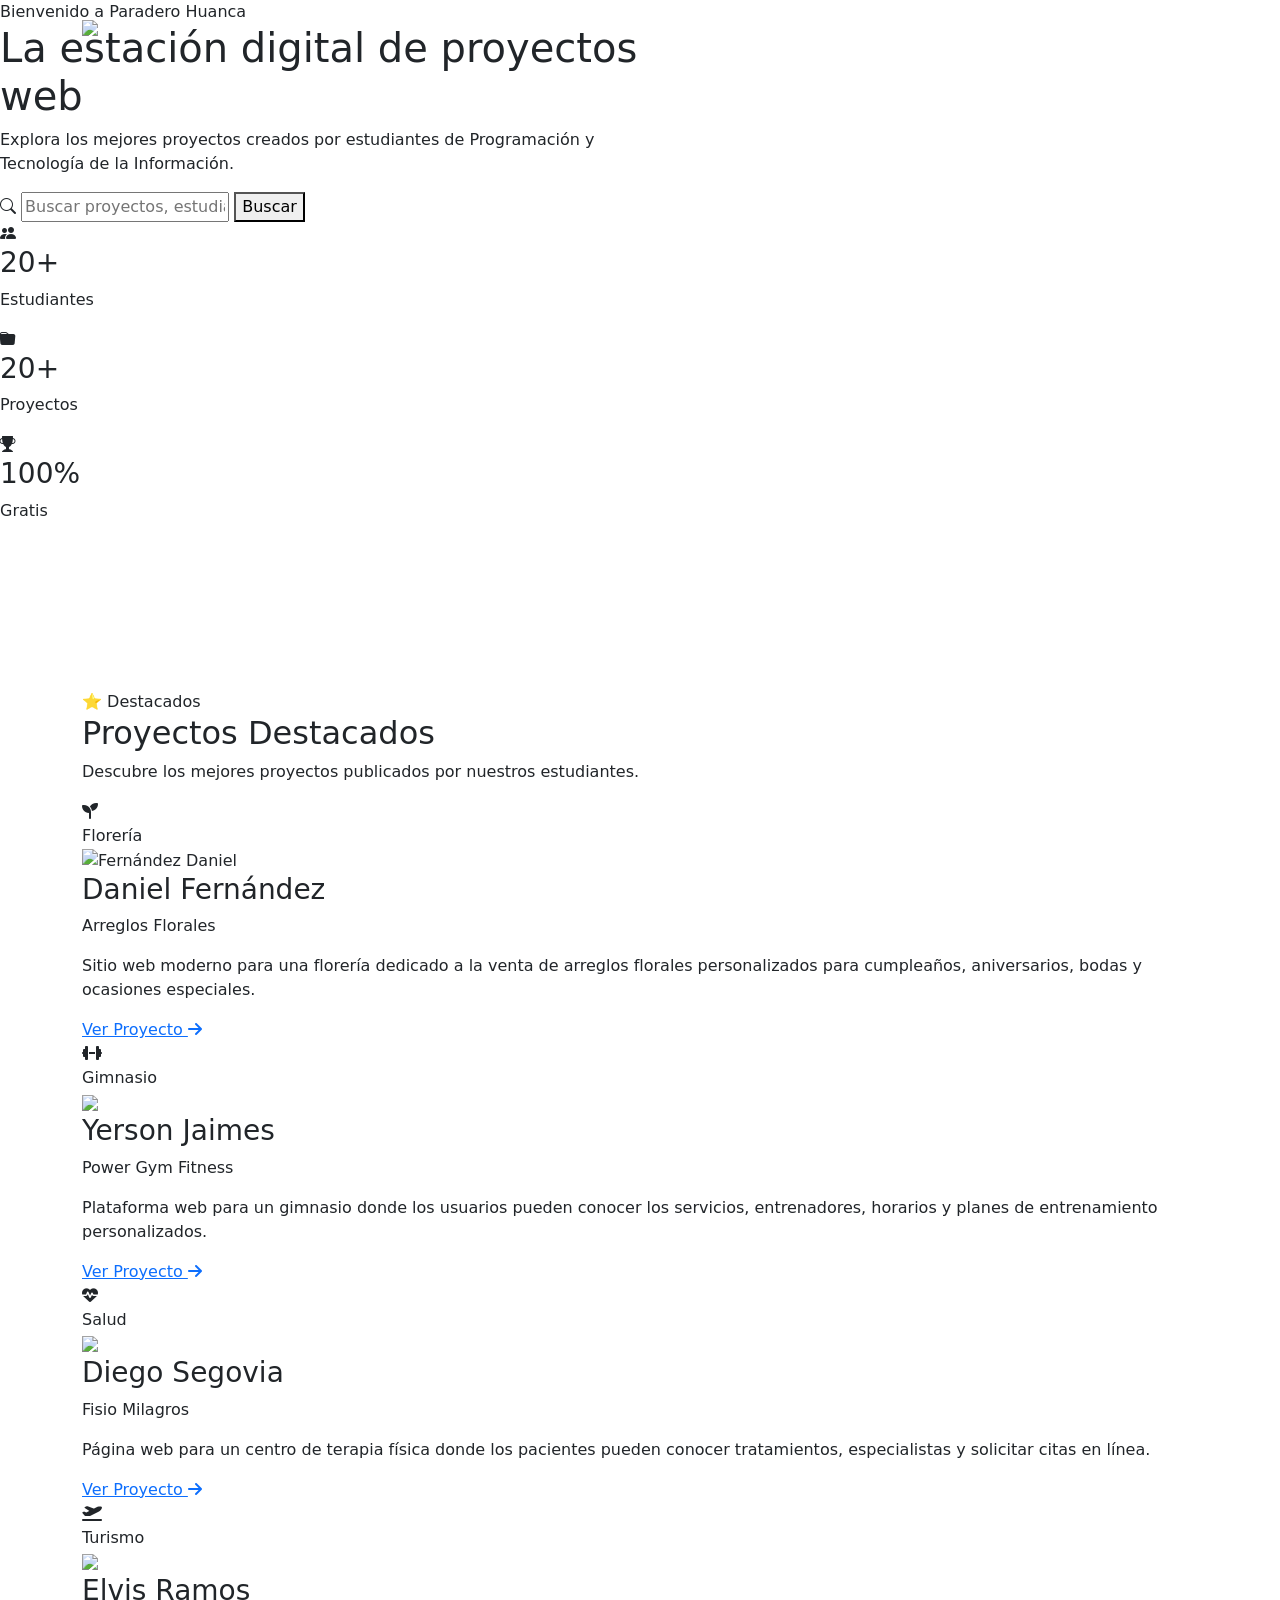
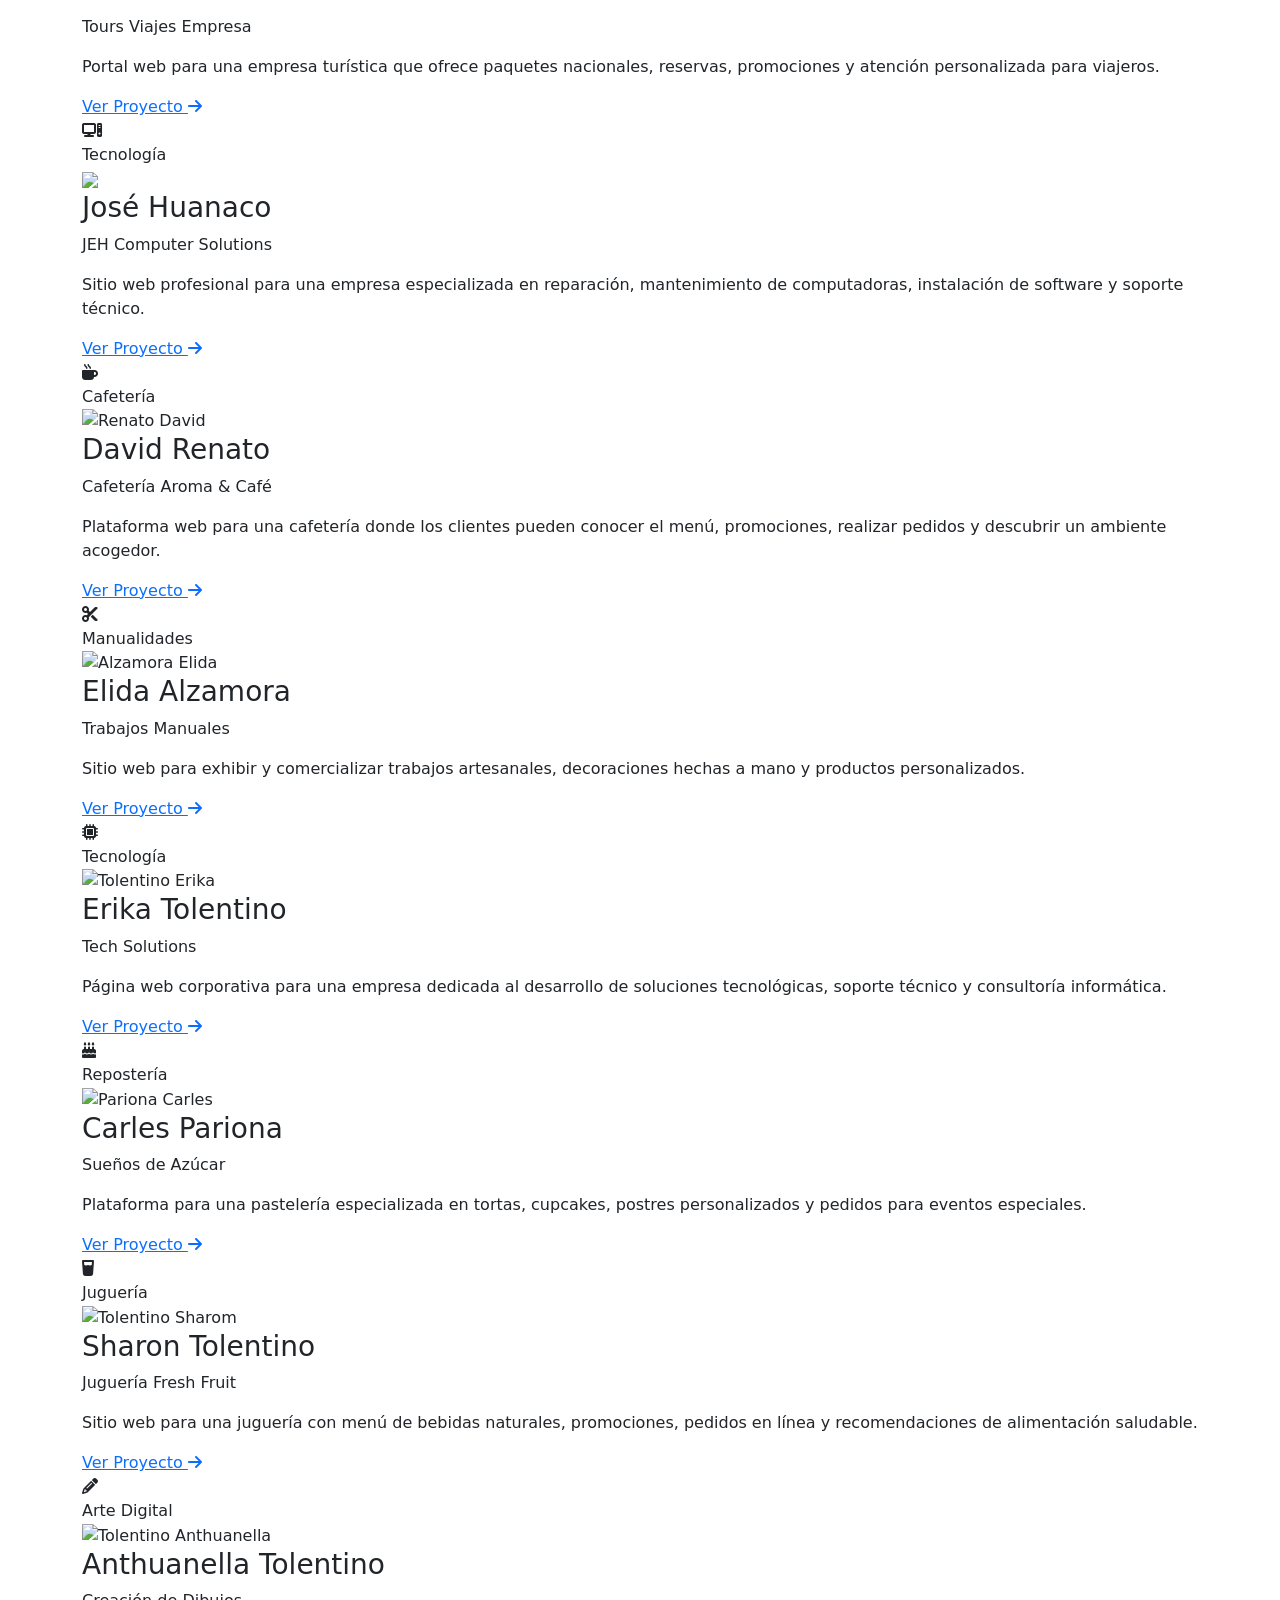
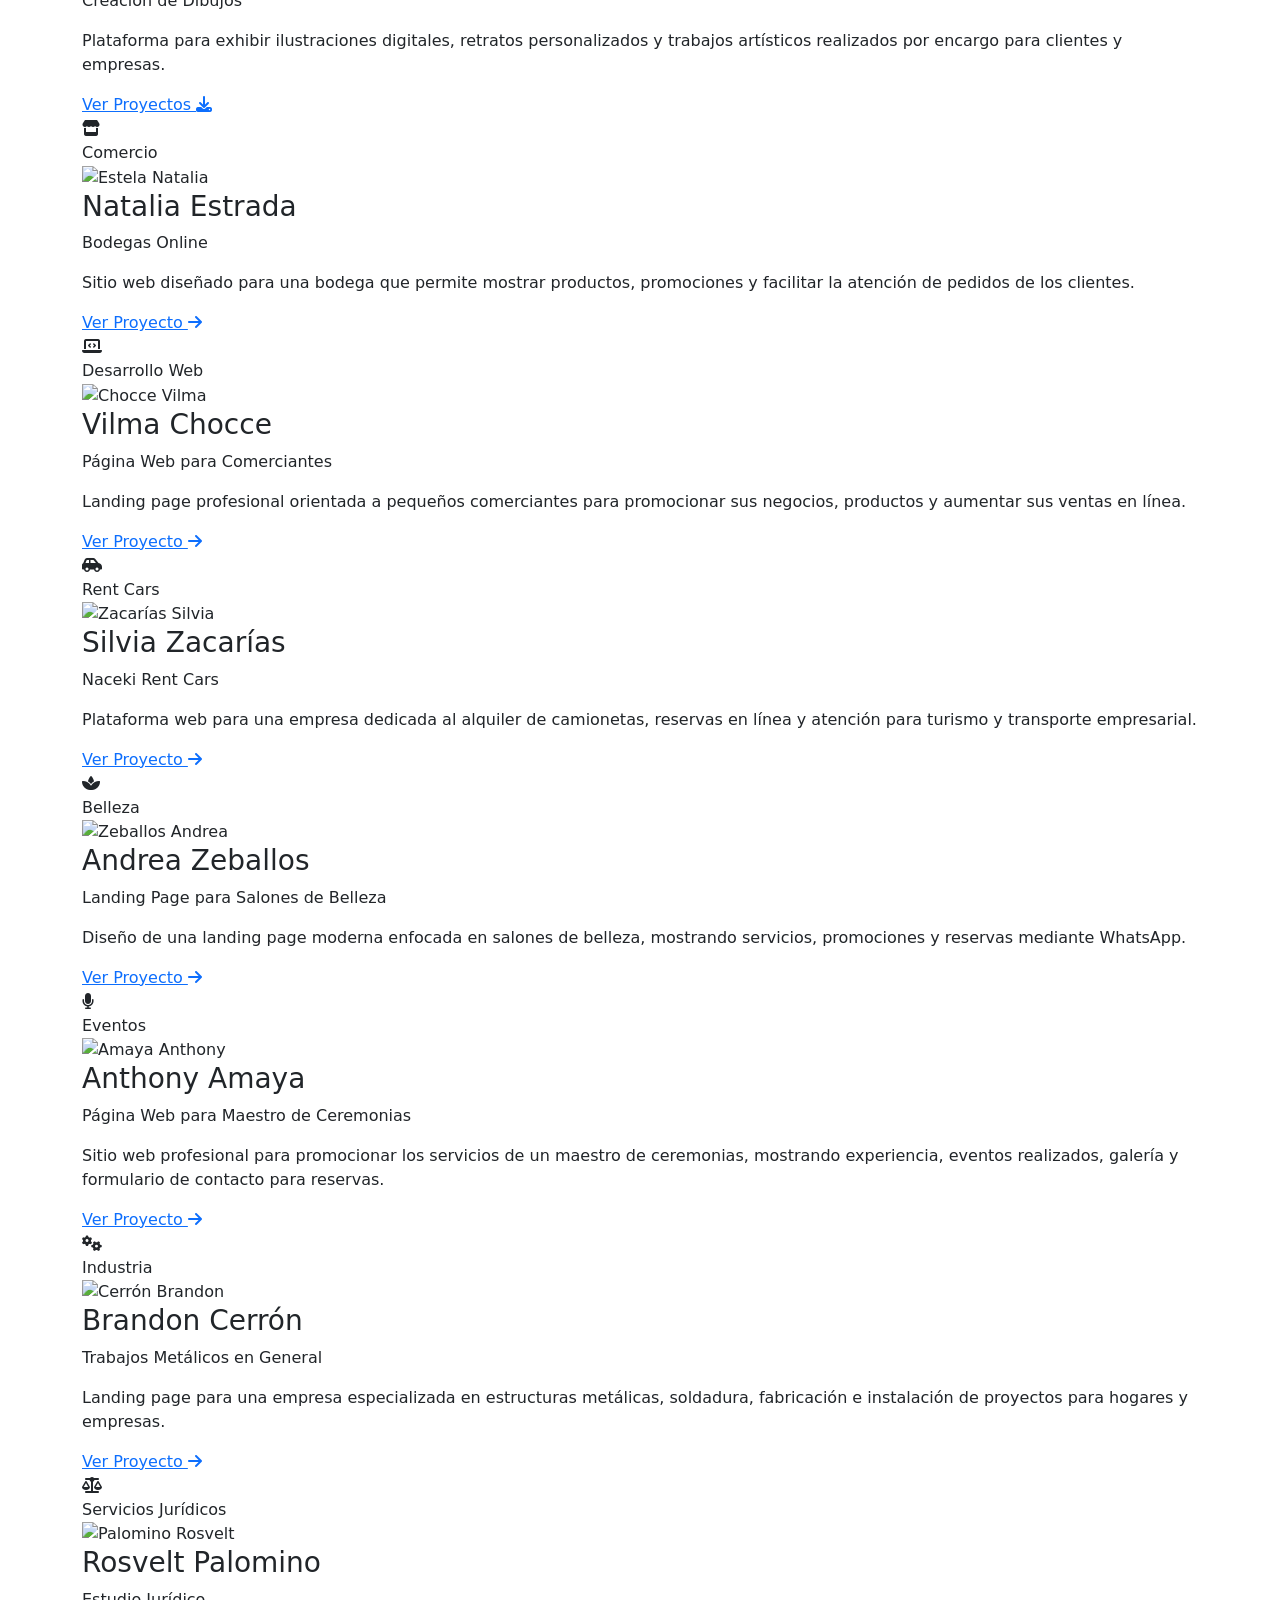
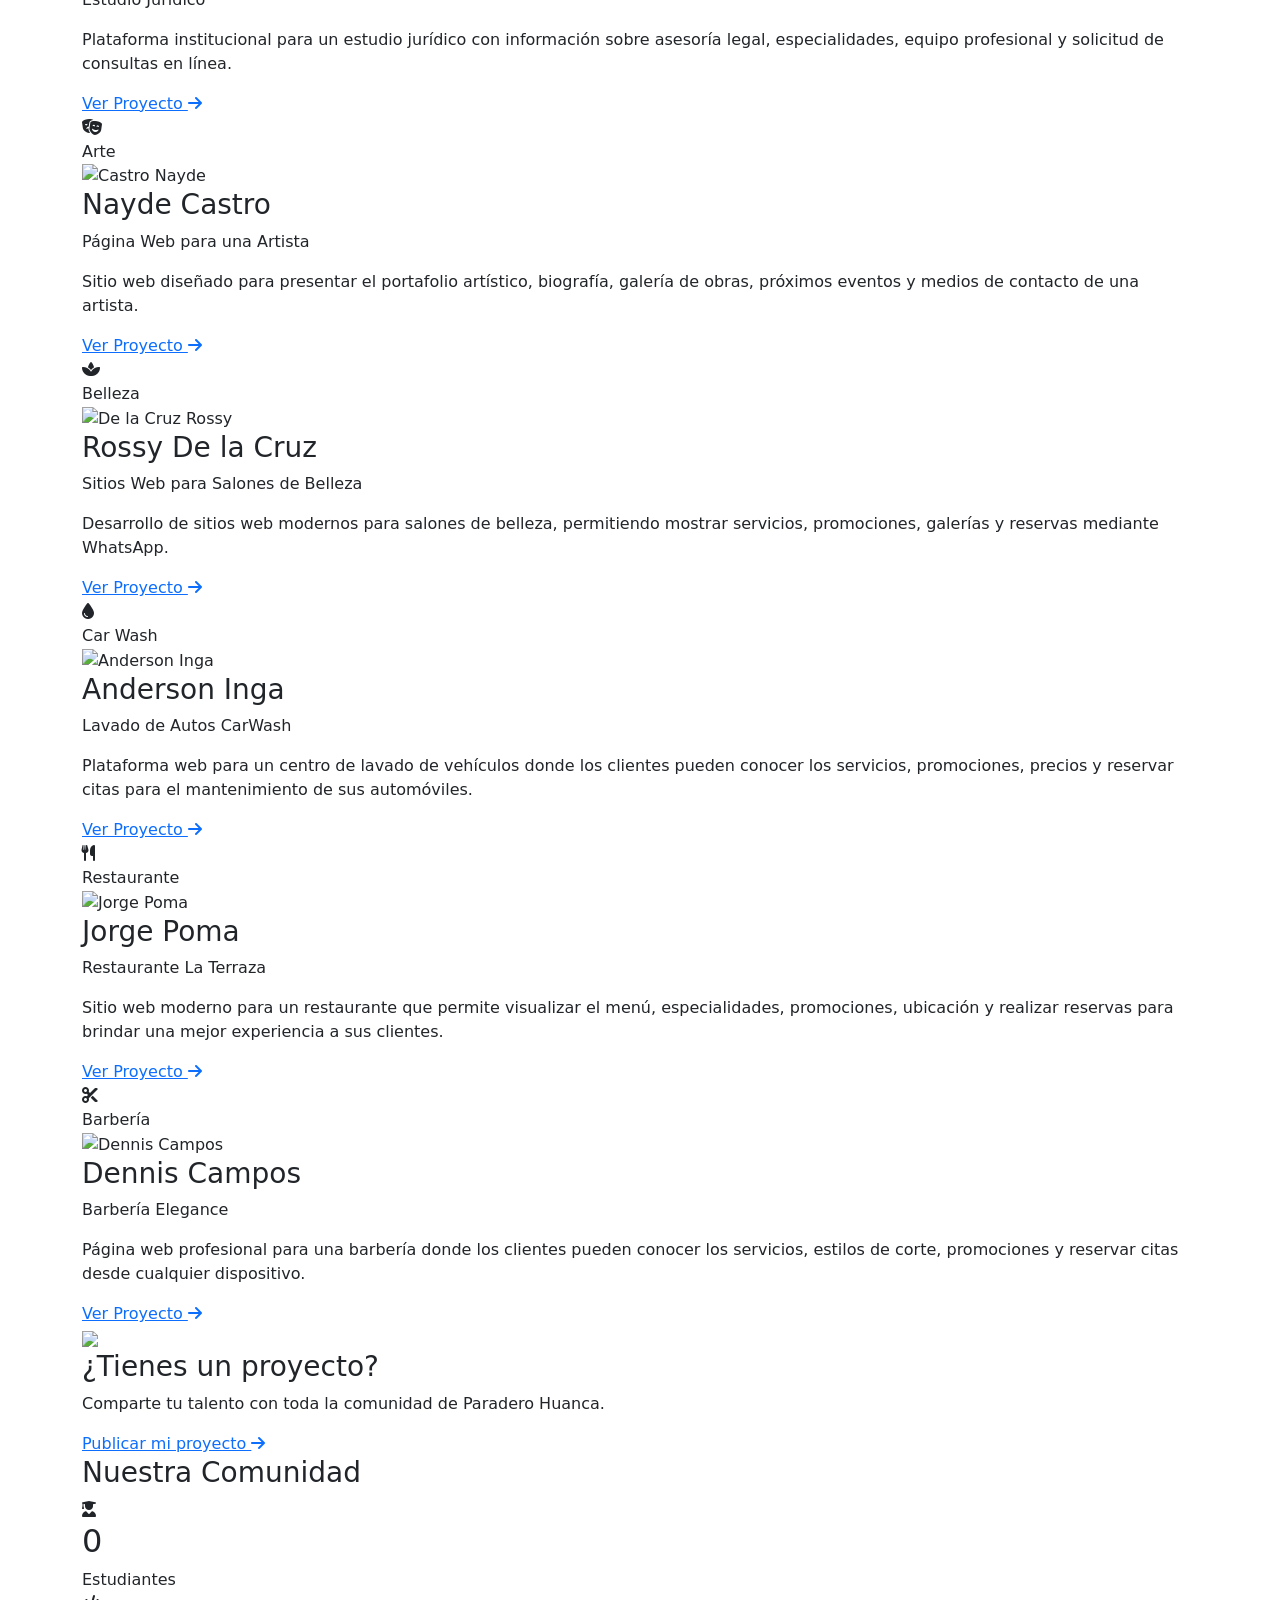
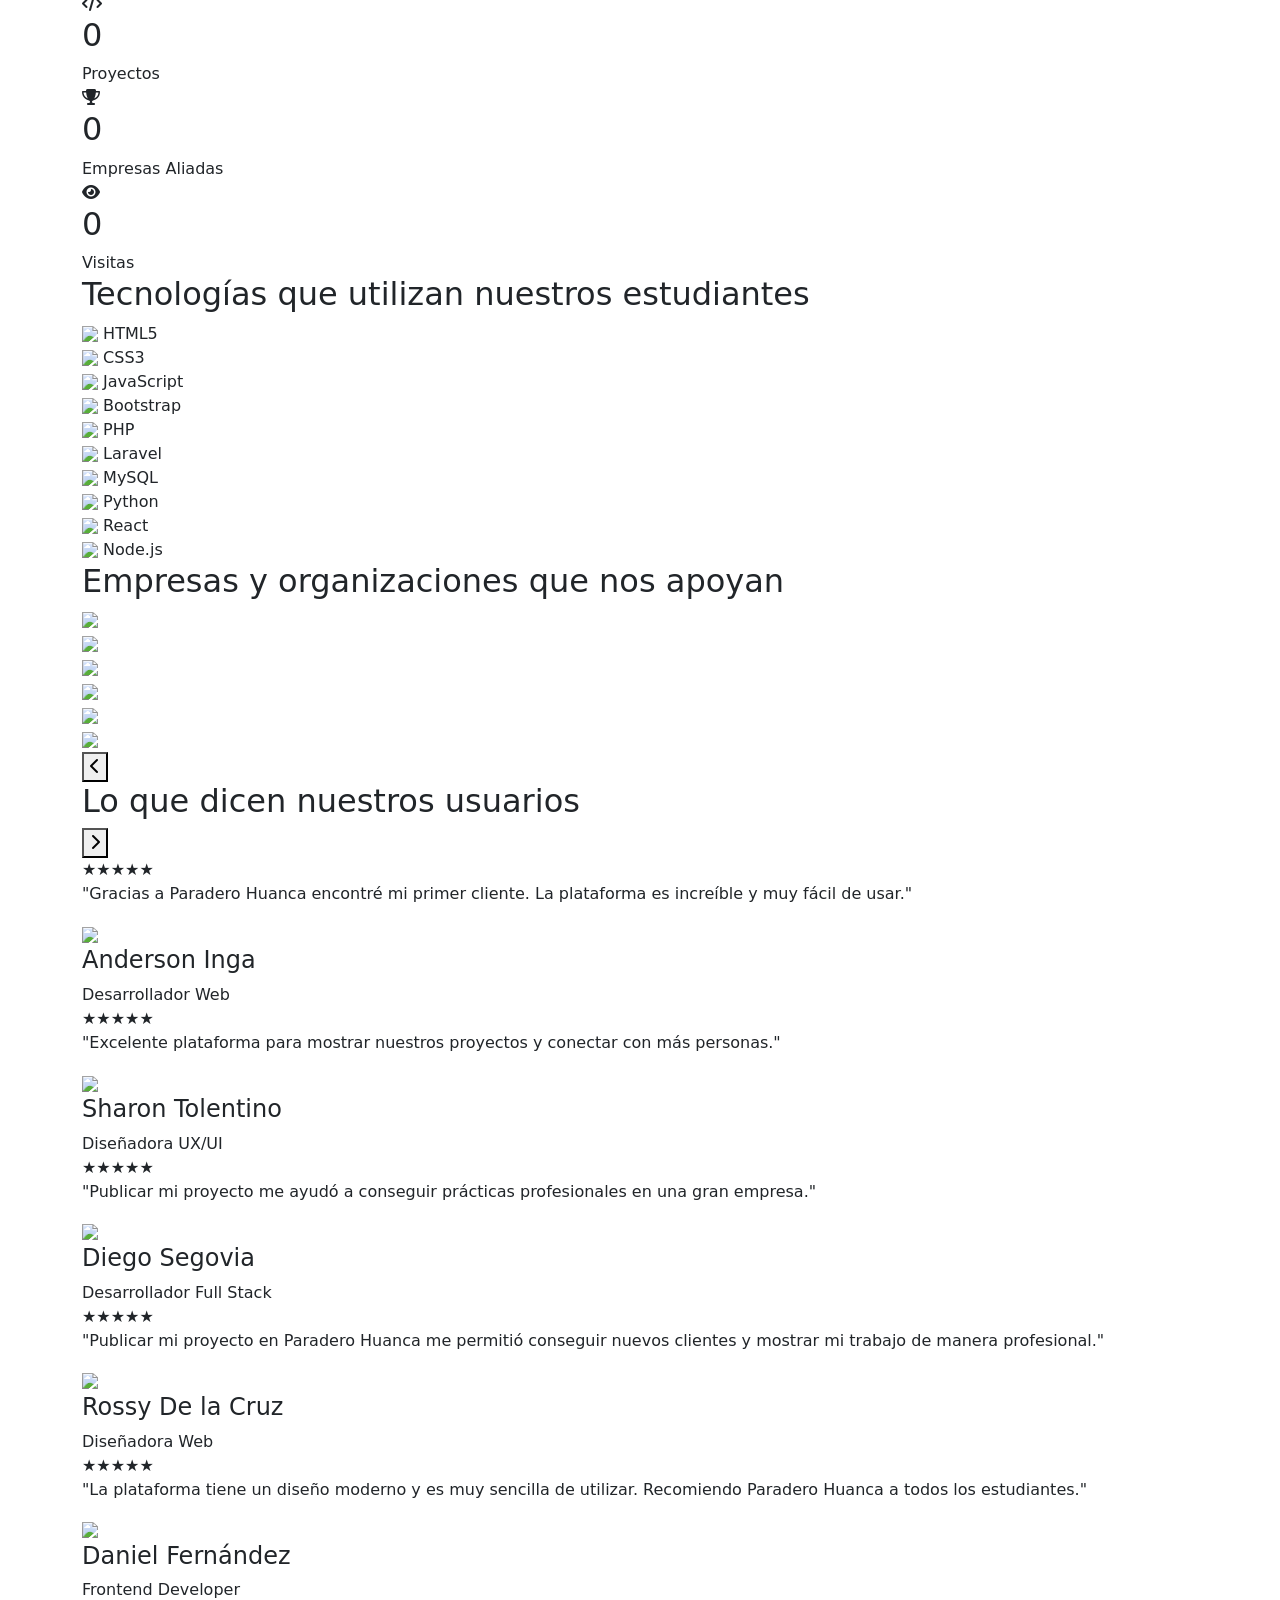
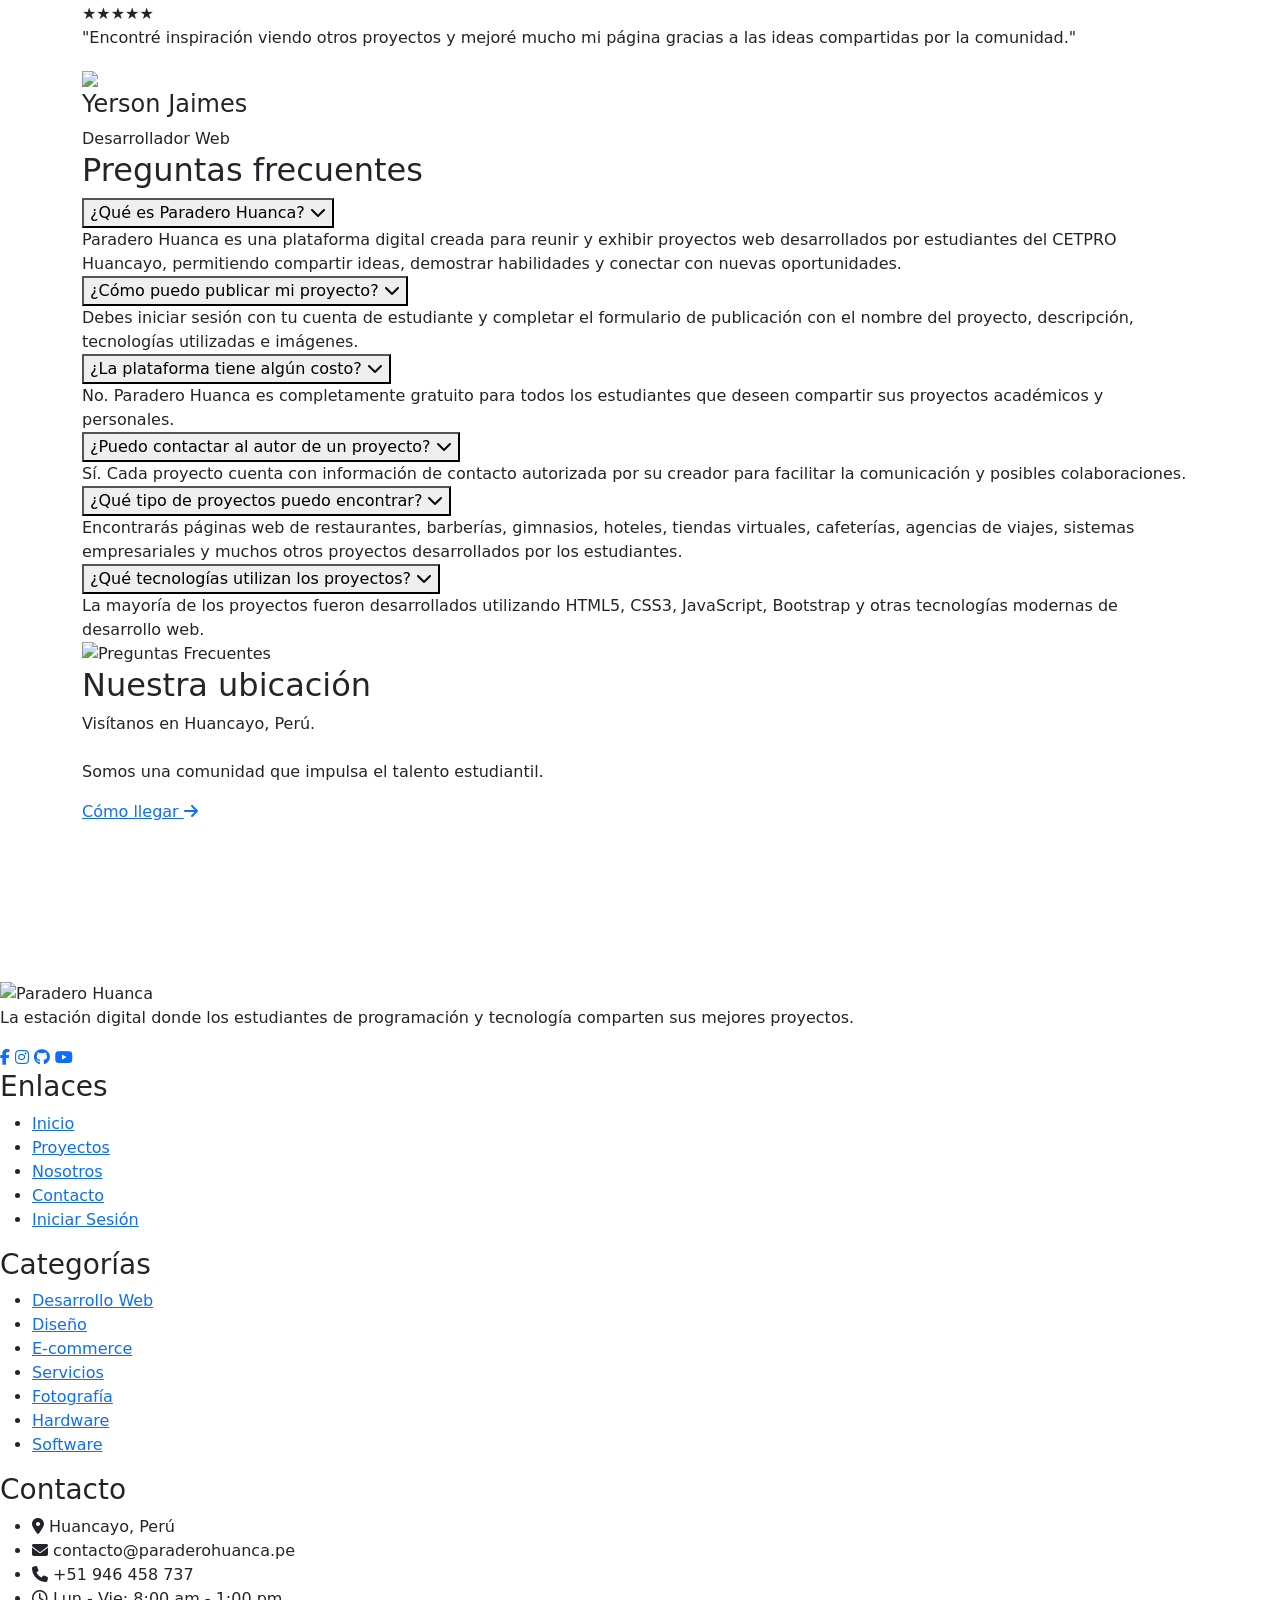
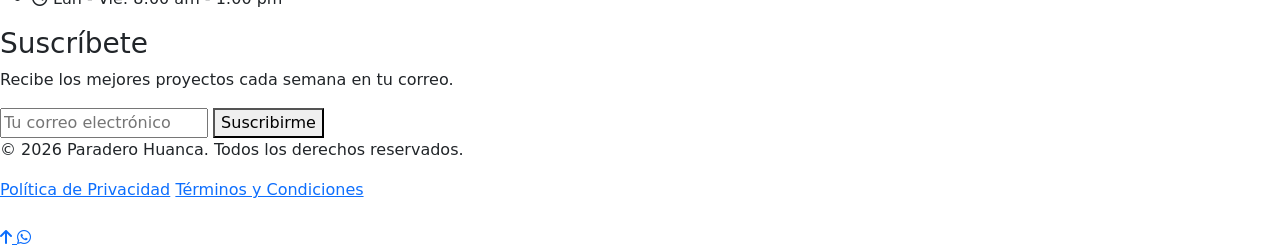
==== commit 32638518: "Add files via upload" ====
--- a/index.html
+++ b/index.html
@@ -84,15 +84,15 @@
             </li>
 
             <li class="nav-item">
-              <a class="nav-link" href="#"> Proyectos </a>
+              <a class="nav-link" href="#proyect"> Proyectos </a>
             </li>
 
             <li class="nav-item">
-              <a class="nav-link" href="#"> Nosotros </a>
+              <a class="nav-link" href="#test"> Nosotros </a>
             </li>
 
             <li class="nav-item">
-              <a class="nav-link" href="#"> Contacto </a>
+              <a class="nav-link" href="#contac"> Contacto </a>
             </li>
           </ul>
         </div>
@@ -200,7 +200,7 @@
     PROYECTOS DESTACADOS
 ===================================-->
 
-    <section class="featured-projects">
+    <section class="featured-projects" id="proyect">
       <div class="container">
         <div class="section-title">
           <span class="badge-title"> ⭐ Destacados </span>
@@ -238,7 +238,7 @@
               class="project-photo"
             />
 
-            <h3>Fernández Daniel</h3>
+            <h3>Daniel Fernández</h3>
 
             <p class="project-title">Arreglos Florales</p>
 
@@ -248,7 +248,10 @@
               bodas y ocasiones especiales.
             </p>
 
-            <a href="#" class="project-btn orange">
+            <a
+              href="proyectos/arreglos florales daniel/index.html"
+              class="project-btn orange"
+            >
               Ver Proyecto
 
               <i class="fa-solid fa-arrow-right"></i>
@@ -276,7 +279,7 @@
 
             <img src="img/fotos/yerson.jpeg" class="project-photo" />
 
-            <h3>Jaimes Yerson</h3>
+            <h3>Yerson Jaimes</h3>
 
             <p class="project-title">Power Gym Fitness</p>
 
@@ -286,7 +289,10 @@
               personalizados.
             </p>
 
-            <a href="#" class="project-btn red">
+            <a
+              href="proyectos/YERSON-PROYECTO/index.html"
+              class="project-btn red"
+            >
               Ver Proyecto
 
               <i class="fa-solid fa-arrow-right"></i>
@@ -312,9 +318,9 @@
               <span class="project-category"> Salud </span>
             </div>
 
-            <img src="img/perfiles/perfil3.jpg" class="project-photo" />
-
-            <h3>Segovia Diego</h3>
+            <img src="img/fotos/diego.jpeg" class="project-photo" />
+
+            <h3>Diego Segovia</h3>
 
             <p class="project-title">Fisio Milagros</p>
 
@@ -351,7 +357,7 @@
 
             <img src="img/fotos/elvis.jpeg" class="project-photo" />
 
-            <h3>Ramos Elvis</h3>
+            <h3>Elvis Ramos</h3>
 
             <p class="project-title">Tours Viajes Empresa</p>
 
@@ -388,7 +394,7 @@
 
             <img src="img/fotos/jose.jpeg" class="project-photo" />
 
-            <h3>Huanaco José</h3>
+            <h3>José Huanaco</h3>
 
             <p class="project-title">JEH Computer Solutions</p>
 
@@ -398,7 +404,10 @@
               y soporte técnico.
             </p>
 
-            <a href="#" class="project-btn blue">
+            <a
+              href="proyectos/jose huanaco plan premium 2.0/index.html"
+              class="project-btn blue"
+            >
               Ver Proyecto
 
               <i class="fa-solid fa-arrow-right"></i>
@@ -424,12 +433,12 @@
             </div>
 
             <img
-              src="img/perfiles/perfil6.jpg"
+              src="img/fotos/david.jpeg"
               alt="Renato David"
               class="project-photo"
             />
 
-            <h3>Renato David</h3>
+            <h3>David Renato</h3>
 
             <p class="project-title">Cafetería Aroma & Café</p>
 
@@ -439,7 +448,10 @@
               ambiente acogedor.
             </p>
 
-            <a href="#" class="project-btn coffee">
+            <a
+              href="proyectos/Cafeteria david/index.html"
+              class="project-btn coffee"
+            >
               Ver Proyecto
               <i class="fa-solid fa-arrow-right"></i>
             </a>
@@ -469,7 +481,7 @@
               class="project-photo"
             />
 
-            <h3>Alzamora Elida</h3>
+            <h3>Elida Alzamora</h3>
 
             <p class="project-title">Trabajos Manuales</p>
 
@@ -478,7 +490,10 @@
               decoraciones hechas a mano y productos personalizados.
             </p>
 
-            <a href="#" class="project-btn purple">
+            <a
+              href="proyectos/Trabajo manuales-Elida/index.html"
+              class="project-btn purple"
+            >
               Ver Proyecto
               <i class="fa-solid fa-arrow-right"></i>
             </a>
@@ -508,7 +523,7 @@
               class="project-photo"
             />
 
-            <h3>Tolentino Erika</h3>
+            <h3>Erika Tolentino</h3>
 
             <p class="project-title">Tech Solutions</p>
 
@@ -518,7 +533,10 @@
               informática.
             </p>
 
-            <a href="#" class="project-btn cyan">
+            <a
+              href="proyectos/PAGINA WEB KARI/index.html"
+              class="project-btn cyan"
+            >
               Ver Proyecto
               <i class="fa-solid fa-arrow-right"></i>
             </a>
@@ -543,12 +561,12 @@
             </div>
 
             <img
-              src="img/perfiles/perfil9.jpg"
+              src="img/fotos/carles.jpeg"
               alt="Pariona Carles"
               class="project-photo"
             />
 
-            <h3>Pariona Carles</h3>
+            <h3>Carles Pariona</h3>
 
             <p class="project-title">Sueños de Azúcar</p>
 
@@ -557,7 +575,10 @@
               postres personalizados y pedidos para eventos especiales.
             </p>
 
-            <a href="#" class="project-btn pink">
+            <a
+              href="proyectos/mi proyecto web carles/index.html"
+              class="project-btn pink"
+            >
               Ver Proyecto
               <i class="fa-solid fa-arrow-right"></i>
             </a>
@@ -568,7 +589,7 @@
 
           <div
             class="project-card"
-            data-name="Tolentino Sharom"
+            data-name="Tolentino Sharon"
             data-project="Jugería Fresh Fruit"
             data-category="Juguería"
             data-description="Sitio web para una juguería con menú de bebidas naturales, promociones, pedidos en línea y recomendaciones saludables."
@@ -587,9 +608,9 @@
               class="project-photo"
             />
 
-            <h3>Tolentino Sharom</h3>
-
-            <p class="project-title">Jugería Fresh Fruit</p>
+            <h3>Sharon Tolentino</h3>
+
+            <p class="project-title">Juguería Fresh Fruit</p>
 
             <p class="project-description">
               Sitio web para una juguería con menú de bebidas naturales,
@@ -597,7 +618,10 @@
               saludable.
             </p>
 
-            <a href="#" class="project-btn yellow">
+            <a
+              href="proyectos/Jugeria Plan PRIMIUM -Sharon Tolentino/index.html"
+              class="project-btn yellow"
+            >
               Ver Proyecto
               <i class="fa-solid fa-arrow-right"></i>
             </a>
@@ -627,7 +651,7 @@
               class="project-photo"
             />
 
-            <h3>Tolentino Anthuanella</h3>
+            <h3>Anthuanella Tolentino</h3>
 
             <p class="project-title">Creación de Dibujos</p>
 
@@ -636,10 +660,9 @@
               personalizados y trabajos artísticos realizados por encargo para
               clientes y empresas.
             </p>
-
-            <a href="#" class="project-btn violet">
-              Ver Proyecto
-              <i class="fa-solid fa-arrow-right"></i>
+            <a href="proyectos/antonela/index.html" class="project-btn violet">
+              Ver Proyectos
+              <i class="fa-solid fa-download"></i>
             </a>
           </div>
 
@@ -668,7 +691,7 @@
               class="project-photo"
             />
 
-            <h3>Estela Natalia</h3>
+            <h3>Natalia Estrada</h3>
 
             <p class="project-title">Bodegas Online</p>
 
@@ -677,7 +700,10 @@
               promociones y facilitar la atención de pedidos de los clientes.
             </p>
 
-            <a href="#" class="project-btn green">
+            <a
+              href="proyectos/NATALIA ESTRADA/index.html"
+              class="project-btn green"
+            >
               Ver Proyecto
               <i class="fa-solid fa-arrow-right"></i>
             </a>
@@ -707,7 +733,7 @@
               class="project-photo"
             />
 
-            <h3>Chocce Vilma</h3>
+            <h3>Vilma Chocce</h3>
 
             <p class="project-title">Página Web para Comerciantes</p>
 
@@ -717,7 +743,10 @@
               línea.
             </p>
 
-            <a href="#" class="project-btn blue">
+            <a
+              href="proyectos/BODEGA DE TODO TIPO-VILMA/index.html"
+              class="project-btn blue"
+            >
               Ver Proyecto
               <i class="fa-solid fa-arrow-right"></i>
             </a>
@@ -747,7 +776,7 @@
               class="project-photo"
             />
 
-            <h3>Zacarías Silvia</h3>
+            <h3>Silvia Zacarías</h3>
 
             <p class="project-title">Naceki Rent Cars</p>
 
@@ -757,7 +786,10 @@
               empresarial.
             </p>
 
-            <a href="#" class="project-btn dark">
+            <a
+              href="proyectos/Camionetas -Silvia/index.html"
+              class="project-btn dark"
+            >
               Ver Proyecto
               <i class="fa-solid fa-arrow-right"></i>
             </a>
@@ -782,12 +814,12 @@
             </div>
 
             <img
-              src="img/perfiles/perfil15.jpg"
+              src="img/fotos/andrea.jpeg"
               alt="Zeballos Andrea"
               class="project-photo"
             />
 
-            <h3>Zeballos Andrea</h3>
+            <h3>Andrea Zeballos</h3>
 
             <p class="project-title">Landing Page para Salones de Belleza</p>
 
@@ -796,7 +828,10 @@
               mostrando servicios, promociones y reservas mediante WhatsApp.
             </p>
 
-            <a href="#" class="project-btn pink">
+            <a
+              href="proyectos/ANDREA ZEVALLOS/index.html"
+              class="project-btn pink"
+            >
               Ver Proyecto
               <i class="fa-solid fa-arrow-right"></i>
             </a>
@@ -826,7 +861,7 @@
               class="project-photo"
             />
 
-            <h3>Amaya Anthony</h3>
+            <h3>Anthony Amaya</h3>
 
             <p class="project-title">Página Web para Maestro de Ceremonias</p>
 
@@ -869,7 +904,7 @@
               class="project-photo"
             />
 
-            <h3>Cerrón Brandon</h3>
+            <h3>Brandon Cerrón</h3>
 
             <p class="project-title">Trabajos Metálicos en General</p>
 
@@ -879,7 +914,10 @@
               hogares y empresas.
             </p>
 
-            <a href="#" class="project-btn gray">
+            <a
+              href="proyectos/-axel cerron nestares/index.html"
+              class="project-btn gray"
+            >
               Ver Proyecto
               <i class="fa-solid fa-arrow-right"></i>
             </a>
@@ -908,7 +946,7 @@
               class="project-photo"
             />
 
-            <h3>Palomino Rosvelt</h3>
+            <h3>Rosvelt Palomino</h3>
 
             <p class="project-title">Estudio Jurídico</p>
 
@@ -918,7 +956,10 @@
               solicitud de consultas en línea.
             </p>
 
-            <a href="#" class="project-btn navy">
+            <a
+              href="proyectos/Proyecto-Estudio Juridico-Rosvelt/Index.html"
+              class="project-btn navy"
+            >
               Ver Proyecto
               <i class="fa-solid fa-arrow-right"></i>
             </a>
@@ -948,7 +989,7 @@
               class="project-photo"
             />
 
-            <h3>Castro Nayde</h3>
+            <h3>Nayde Castro</h3>
 
             <p class="project-title">Página Web para una Artista</p>
 
@@ -958,7 +999,10 @@
               de una artista.
             </p>
 
-            <a href="#" class="project-btn violet">
+            <a
+              href="proyectos/PROYECTO Nayde/index.html"
+              class="project-btn violet"
+            >
               Ver Proyecto
               <i class="fa-solid fa-arrow-right"></i>
             </a>
@@ -983,12 +1027,12 @@
             </div>
 
             <img
-              src="img/perfiles/perfil20.jpg"
+              src="img/fotos/rossy.jpeg"
               alt="De la Cruz Rossy"
               class="project-photo"
             />
 
-            <h3>De la Cruz Rossy</h3>
+            <h3>Rossy De la Cruz</h3>
 
             <p class="project-title">Sitios Web para Salones de Belleza</p>
 
@@ -998,7 +1042,139 @@
               mediante WhatsApp.
             </p>
 
-            <a href="#" class="project-btn rose">
+            <a
+              href="proyectos/proyecto-Rossy/index.html"
+              class="project-btn rose"
+            >
+              Ver Proyecto
+              <i class="fa-solid fa-arrow-right"></i>
+            </a>
+          </div>
+          <!--==================================================
+PROYECTO 21
+===================================================-->
+
+          <div
+            class="project-card"
+            data-name="Anderson Inga"
+            data-project="Lavado de Autos CarWash"
+            data-category="Car Wash"
+            data-description="Plataforma web para un centro de lavado de vehículos donde los clientes pueden conocer los servicios, promociones, precios y reservar citas."
+          >
+            <div class="project-top">
+              <div class="project-icon blue">
+                <i class="fa-solid fa-droplet"></i>
+              </div>
+
+              <span class="project-category"> Car Wash </span>
+            </div>
+
+            <img
+              src="img/fotos/anderson.jpeg"
+              alt="Anderson Inga"
+              class="project-photo"
+            />
+
+            <h3>Anderson Inga</h3>
+
+            <p class="project-title">Lavado de Autos CarWash</p>
+
+            <p class="project-description">
+              Plataforma web para un centro de lavado de vehículos donde los
+              clientes pueden conocer los servicios, promociones, precios y
+              reservar citas para el mantenimiento de sus automóviles.
+            </p>
+
+            <a
+              href="proyectos/ANDERSON_INGA_CARWASH/premium.html"
+              class="project-btn blue"
+            >
+              Ver Proyecto
+              <i class="fa-solid fa-arrow-right"></i>
+            </a>
+          </div>
+          <!--==================================================
+PROYECTO 22
+===================================================-->
+
+          <div
+            class="project-card"
+            data-name="Jorge Poma"
+            data-project="Restaurante La Terraza"
+            data-category="Restaurante"
+            data-description="Sitio web moderno para un restaurante que permite visualizar el menú, especialidades, promociones, ubicación y reservas en línea."
+          >
+            <div class="project-top">
+              <div class="project-icon orange">
+                <i class="fa-solid fa-utensils"></i>
+              </div>
+
+              <span class="project-category"> Restaurante </span>
+            </div>
+
+            <img
+              src="img/fotos/jorge.jpeg"
+              alt="Jorge Poma"
+              class="project-photo"
+            />
+
+            <h3>Jorge Poma</h3>
+
+            <p class="project-title">Restaurante La Terraza</p>
+
+            <p class="project-description">
+              Sitio web moderno para un restaurante que permite visualizar el
+              menú, especialidades, promociones, ubicación y realizar reservas
+              para brindar una mejor experiencia a sus clientes.
+            </p>
+
+            <a
+              href="proyectos/mi pagina WEB-jorge/index.html"
+              class="project-btn orange"
+            >
+              Ver Proyecto
+              <i class="fa-solid fa-arrow-right"></i>
+            </a>
+          </div>
+          <!--==================================================
+PROYECTO 23
+===================================================-->
+
+          <div
+            class="project-card"
+            data-name="Dennis Campos"
+            data-project="Barbería Elegance"
+            data-category="Barbería"
+            data-description="Página web profesional para una barbería donde los clientes pueden conocer los servicios, promociones, galería y reservar citas."
+          >
+            <div class="project-top">
+              <div class="project-icon purple">
+                <i class="fa-solid fa-scissors"></i>
+              </div>
+
+              <span class="project-category"> Barbería </span>
+            </div>
+
+            <img
+              src="img/fotos/dennis.jpeg"
+              alt="Dennis Campos"
+              class="project-photo"
+            />
+
+            <h3>Dennis Campos</h3>
+
+            <p class="project-title">Barbería Elegance</p>
+
+            <p class="project-description">
+              Página web profesional para una barbería donde los clientes pueden
+              conocer los servicios, estilos de corte, promociones y reservar
+              citas desde cualquier dispositivo.
+            </p>
+
+            <a
+              href="proyectos/PROYECTO DENNIS GARCIA CAMPOS/index.html"
+              class="project-btn purple"
+            >
               Ver Proyecto
               <i class="fa-solid fa-arrow-right"></i>
             </a>
@@ -1189,7 +1365,7 @@
         TESTIMONIOS + FAQ + MAPA
 =====================================-->
 
-    <section class="community-section">
+    <section class="community-section" id="test">
       <div class="container">
         <!--======================
             TESTIMONIOS
@@ -1209,67 +1385,130 @@
 
         <div class="testimonial-slider">
           <!-- Card -->
-
-          <article class="testimonial-card">
-            <div class="stars">★★★★★</div>
-
-            <p>
-              "Gracias a Paradero Huanca encontré mi primer cliente. La
-              plataforma es increíble y muy fácil de usar."
-            </p>
-
-            <div class="user">
-              <img src="img/perfiles/perfil1.jpg" />
-
-              <div>
-                <h4>Anderson Inga</h4>
-
-                <span>Desarrollador Web</span>
-              </div>
-            </div>
-          </article>
-
-          <!-- Card -->
-
-          <article class="testimonial-card">
-            <div class="stars">★★★★★</div>
-
-            <p>
-              "Excelente plataforma para mostrar nuestros proyectos y conectar
-              con más personas."
-            </p>
-
-            <div class="user">
-              <img src="img/perfiles/perfil2.jpg" />
-
-              <div>
-                <h4>María López</h4>
-
-                <span>Diseñadora UX/UI</span>
-              </div>
-            </div>
-          </article>
-
-          <!-- Card -->
-
-          <article class="testimonial-card">
-            <div class="stars">★★★★★</div>
-
-            <p>
-              "Publicar mi proyecto me ayudó a conseguir prácticas profesionales
-              en una gran empresa."
-            </p>
-
-            <div class="user">
-              <img src="img/perfiles/perfil3.jpg" />
-
-              <div>
-                <h4>Diego González</h4>
-
-                <span>Desarrollador Full Stack</span>
-              </div>
-            </div>
-          </article>
+          <div class="testimonial-track">
+            <article class="testimonial-card">
+              <div class="stars">★★★★★</div>
+
+              <p>
+                "Gracias a Paradero Huanca encontré mi primer cliente. La
+                plataforma es increíble y muy fácil de usar."
+              </p>
+
+              <div class="user">
+                <img src="img/fotos/anderson.jpeg" />
+
+                <div>
+                  <h4>Anderson Inga</h4>
+
+                  <span>Desarrollador Web</span>
+                </div>
+              </div>
+            </article>
+
+            <!-- Card -->
+
+            <article class="testimonial-card">
+              <div class="stars">★★★★★</div>
+
+              <p>
+                "Excelente plataforma para mostrar nuestros proyectos y conectar
+                con más personas."
+              </p>
+
+              <div class="user">
+                <img src="img/fotos/sharon.jpeg" />
+
+                <div>
+                  <h4>Sharon Tolentino</h4>
+
+                  <span>Diseñadora UX/UI</span>
+                </div>
+              </div>
+            </article>
+
+            <!-- Card -->
+
+            <article class="testimonial-card">
+              <div class="stars">★★★★★</div>
+
+              <p>
+                "Publicar mi proyecto me ayudó a conseguir prácticas
+                profesionales en una gran empresa."
+              </p>
+
+              <div class="user">
+                <img src="img/fotos/diego.jpeg" />
+
+                <div>
+                  <h4>Diego Segovia</h4>
+
+                  <span>Desarrollador Full Stack</span>
+                </div>
+              </div>
+            </article>
+            <!-- Card 4 -->
+
+            <article class="testimonial-card">
+              <div class="stars">★★★★★</div>
+
+              <p>
+                "Publicar mi proyecto en Paradero Huanca me permitió conseguir
+                nuevos clientes y mostrar mi trabajo de manera profesional."
+              </p>
+
+              <div class="user">
+                <img src="img/fotos/rossy.jpeg" />
+
+                <div>
+                  <h4>Rossy De la Cruz</h4>
+
+                  <span>Diseñadora Web</span>
+                </div>
+              </div>
+            </article>
+
+            <!-- Card 5 -->
+
+            <article class="testimonial-card">
+              <div class="stars">★★★★★</div>
+
+              <p>
+                "La plataforma tiene un diseño moderno y es muy sencilla de
+                utilizar. Recomiendo Paradero Huanca a todos los estudiantes."
+              </p>
+
+              <div class="user">
+                <img src="img/fotos/daniel.jpeg" />
+
+                <div>
+                  <h4>Daniel Fernández</h4>
+
+                  <span>Frontend Developer</span>
+                </div>
+              </div>
+            </article>
+
+            <!-- Card 6 -->
+
+            <article class="testimonial-card">
+              <div class="stars">★★★★★</div>
+
+              <p>
+                "Encontré inspiración viendo otros proyectos y mejoré mucho mi
+                página gracias a las ideas compartidas por la comunidad."
+              </p>
+
+              <div class="user">
+                <img src="img/fotos/yerson.jpeg" />
+
+                <div>
+                  <h4>Yerson Jaimes</h4>
+
+                  <span>Desarrollador Web</span>
+                </div>
+              </div>
+            </article>
+          </div>
         </div>
 
         <!--======================
@@ -1280,55 +1519,101 @@
           <div class="faq-left">
             <h2>Preguntas frecuentes</h2>
 
+            <!-- 1 -->
+
             <div class="faq-item">
               <button class="faq-question">
-                ¿Cómo publico un proyecto?
+                ¿Qué es Paradero Huanca?
 
                 <i class="fa-solid fa-chevron-down"></i>
               </button>
 
               <div class="faq-answer">
-                Para publicar un proyecto debes iniciar sesión y dirigirte a la
-                opción "Publicar Proyecto".
-              </div>
-            </div>
+                Paradero Huanca es una plataforma digital creada para reunir y
+                exhibir proyectos web desarrollados por estudiantes del CETPRO
+                Huancayo, permitiendo compartir ideas, demostrar habilidades y
+                conectar con nuevas oportunidades.
+              </div>
+            </div>
+
+            <!-- 2 -->
 
             <div class="faq-item">
               <button class="faq-question">
-                ¿Necesito registrarme para usar la plataforma?
+                ¿Cómo puedo publicar mi proyecto?
 
                 <i class="fa-solid fa-chevron-down"></i>
               </button>
 
               <div class="faq-answer">
-                Puedes explorar los proyectos libremente. Para publicar uno sí
-                debes registrarte.
-              </div>
-            </div>
+                Debes iniciar sesión con tu cuenta de estudiante y completar el
+                formulario de publicación con el nombre del proyecto,
+                descripción, tecnologías utilizadas e imágenes.
+              </div>
+            </div>
+
+            <!-- 3 -->
 
             <div class="faq-item">
               <button class="faq-question">
-                ¿Es totalmente gratis?
+                ¿La plataforma tiene algún costo?
 
                 <i class="fa-solid fa-chevron-down"></i>
               </button>
 
               <div class="faq-answer">
-                Sí. El uso de la plataforma es gratuito para todos los
-                estudiantes.
-              </div>
-            </div>
+                No. Paradero Huanca es completamente gratuito para todos los
+                estudiantes que deseen compartir sus proyectos académicos y
+                personales.
+              </div>
+            </div>
+
+            <!-- 4 -->
 
             <div class="faq-item">
               <button class="faq-question">
-                ¿Puedo contactar al desarrollador de un proyecto?
+                ¿Puedo contactar al autor de un proyecto?
 
                 <i class="fa-solid fa-chevron-down"></i>
               </button>
 
               <div class="faq-answer">
-                Sí. Cada proyecto muestra la información de contacto autorizada
-                por el estudiante.
+                Sí. Cada proyecto cuenta con información de contacto autorizada
+                por su creador para facilitar la comunicación y posibles
+                colaboraciones.
+              </div>
+            </div>
+
+            <!-- 5 -->
+
+            <div class="faq-item">
+              <button class="faq-question">
+                ¿Qué tipo de proyectos puedo encontrar?
+
+                <i class="fa-solid fa-chevron-down"></i>
+              </button>
+
+              <div class="faq-answer">
+                Encontrarás páginas web de restaurantes, barberías, gimnasios,
+                hoteles, tiendas virtuales, cafeterías, agencias de viajes,
+                sistemas empresariales y muchos otros proyectos desarrollados
+                por los estudiantes.
+              </div>
+            </div>
+
+            <!-- 6 -->
+
+            <div class="faq-item">
+              <button class="faq-question">
+                ¿Qué tecnologías utilizan los proyectos?
+
+                <i class="fa-solid fa-chevron-down"></i>
+              </button>
+
+              <div class="faq-answer">
+                La mayoría de los proyectos fueron desarrollados utilizando
+                HTML5, CSS3, JavaScript, Bootstrap y otras tecnologías modernas
+                de desarrollo web.
               </div>
             </div>
           </div>
@@ -1379,7 +1664,7 @@
                 FOOTER
 ==========================================-->
 
-    <footer class="footer">
+    <footer class="footer" id="contac">
       <div class="footer-container">
         <!-- Logo -->
 
@@ -1410,11 +1695,11 @@
           <ul>
             <li><a href="#">Inicio</a></li>
 
-            <li><a href="#">Proyectos</a></li>
-
-            <li><a href="#">Nosotros</a></li>
-
-            <li><a href="#">Contacto</a></li>
+            <li><a href="#proyect">Proyectos</a></li>
+
+            <li><a href="#test">Nosotros</a></li>
+
+            <li><a href="#contac">Contacto</a></li>
 
             <li><a href="#">Iniciar Sesión</a></li>
           </ul>
@@ -1463,13 +1748,13 @@
             <li>
               <i class="fa-solid fa-phone"></i>
 
-              +51 999 999 999
+              +51 946 458 737
             </li>
 
             <li>
               <i class="fa-regular fa-clock"></i>
 
-              Lun - Vie: 8:00 am - 6:00 pm
+              Lun - Vie: 8:00 am - 1:00 pm
             </li>
           </ul>
         </div>
@@ -1505,11 +1790,7 @@
         <!-- Bus -->
 
         <div class="footer-road">
-          <img src="img/footer/montanas.png" class="footer-mountains" alt="" />
-
-          <img src="img/footer/carretera.png" class="footer-road-img" alt="" />
-
-          <img src="img/footer/bus-footer.png" class="footer-bus" alt="" />
+          <img src="img/footer.png" class="footer-mountains" alt="" />
         </div>
       </div>
     </footer>
@@ -1522,11 +1803,13 @@
       <i class="fa-solid fa-arrow-up"></i>
     </a>
 
-    <!--==============================
-WHATSAPP
-===============================-->
-
-    <a href="https://wa.me/51999999999" class="whatsapp" target="_blank">
+    <!-- Botón de WhatsApp -->
+    <a
+      href="https://wa.me/51946458737?text=Hola%2C%20estoy%20interesado%20en%20sus%20proyectos.%20Necesito%20m%C3%A1s%20informaci%C3%B3n."
+      class="btn-whatsapp"
+      target="_blank"
+      aria-label="Contactar por WhatsApp"
+    >
       <i class="fab fa-whatsapp"></i>
     </a>
     <script src="https://cdn.jsdelivr.net/npm/bootstrap@5.3.7/dist/js/bootstrap.bundle.min.js"></script>
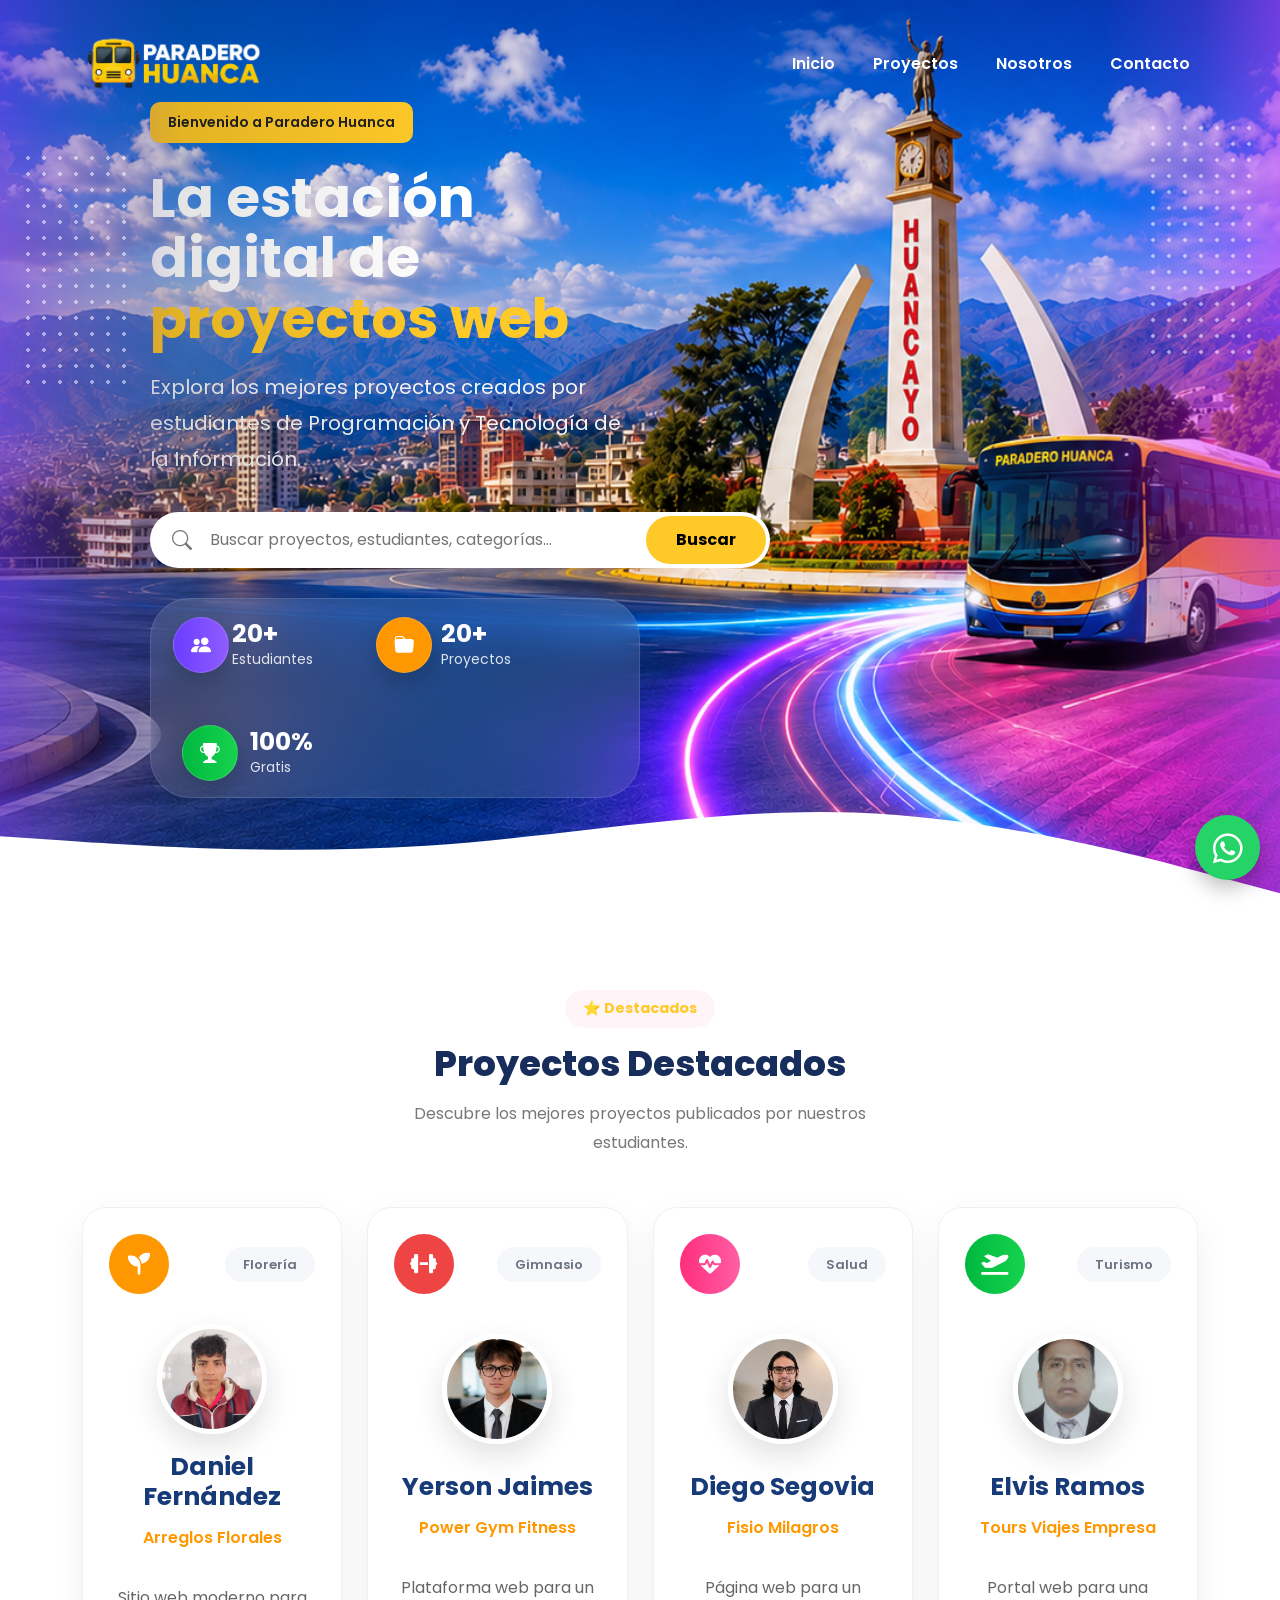
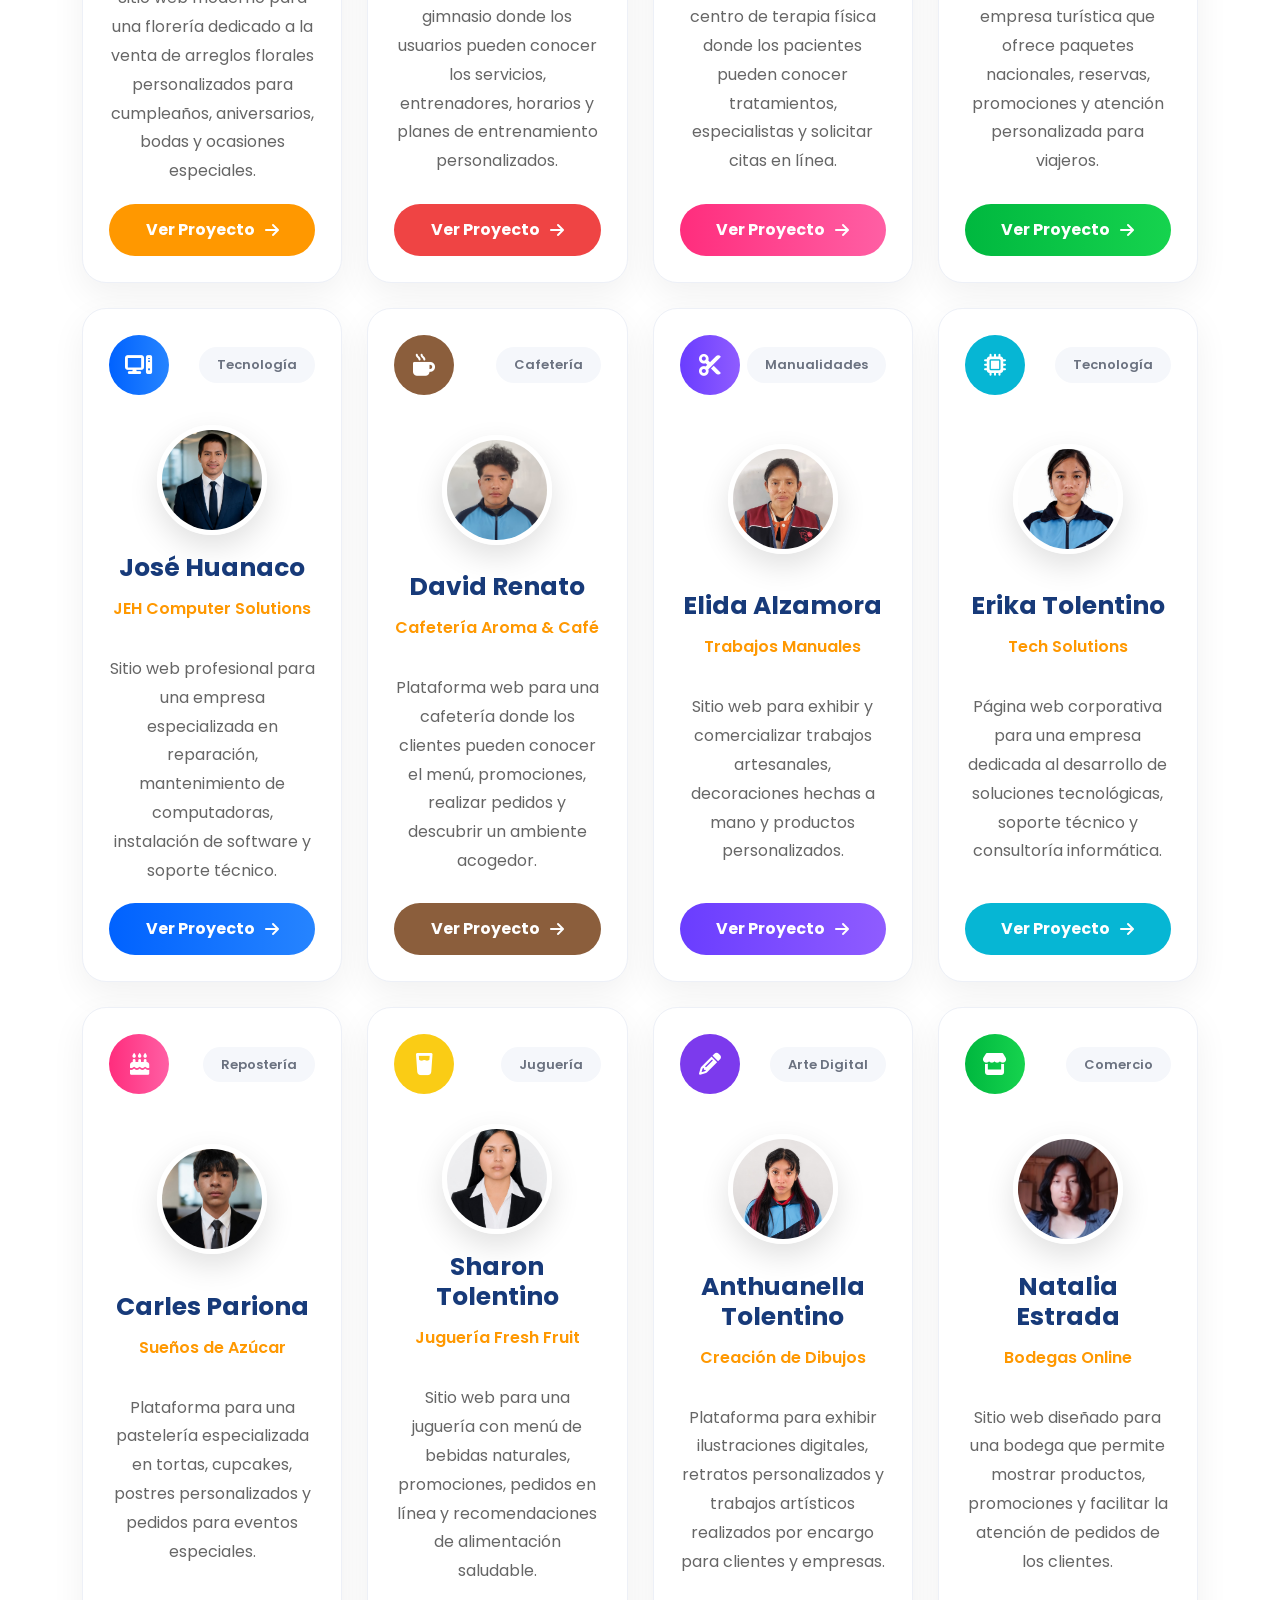
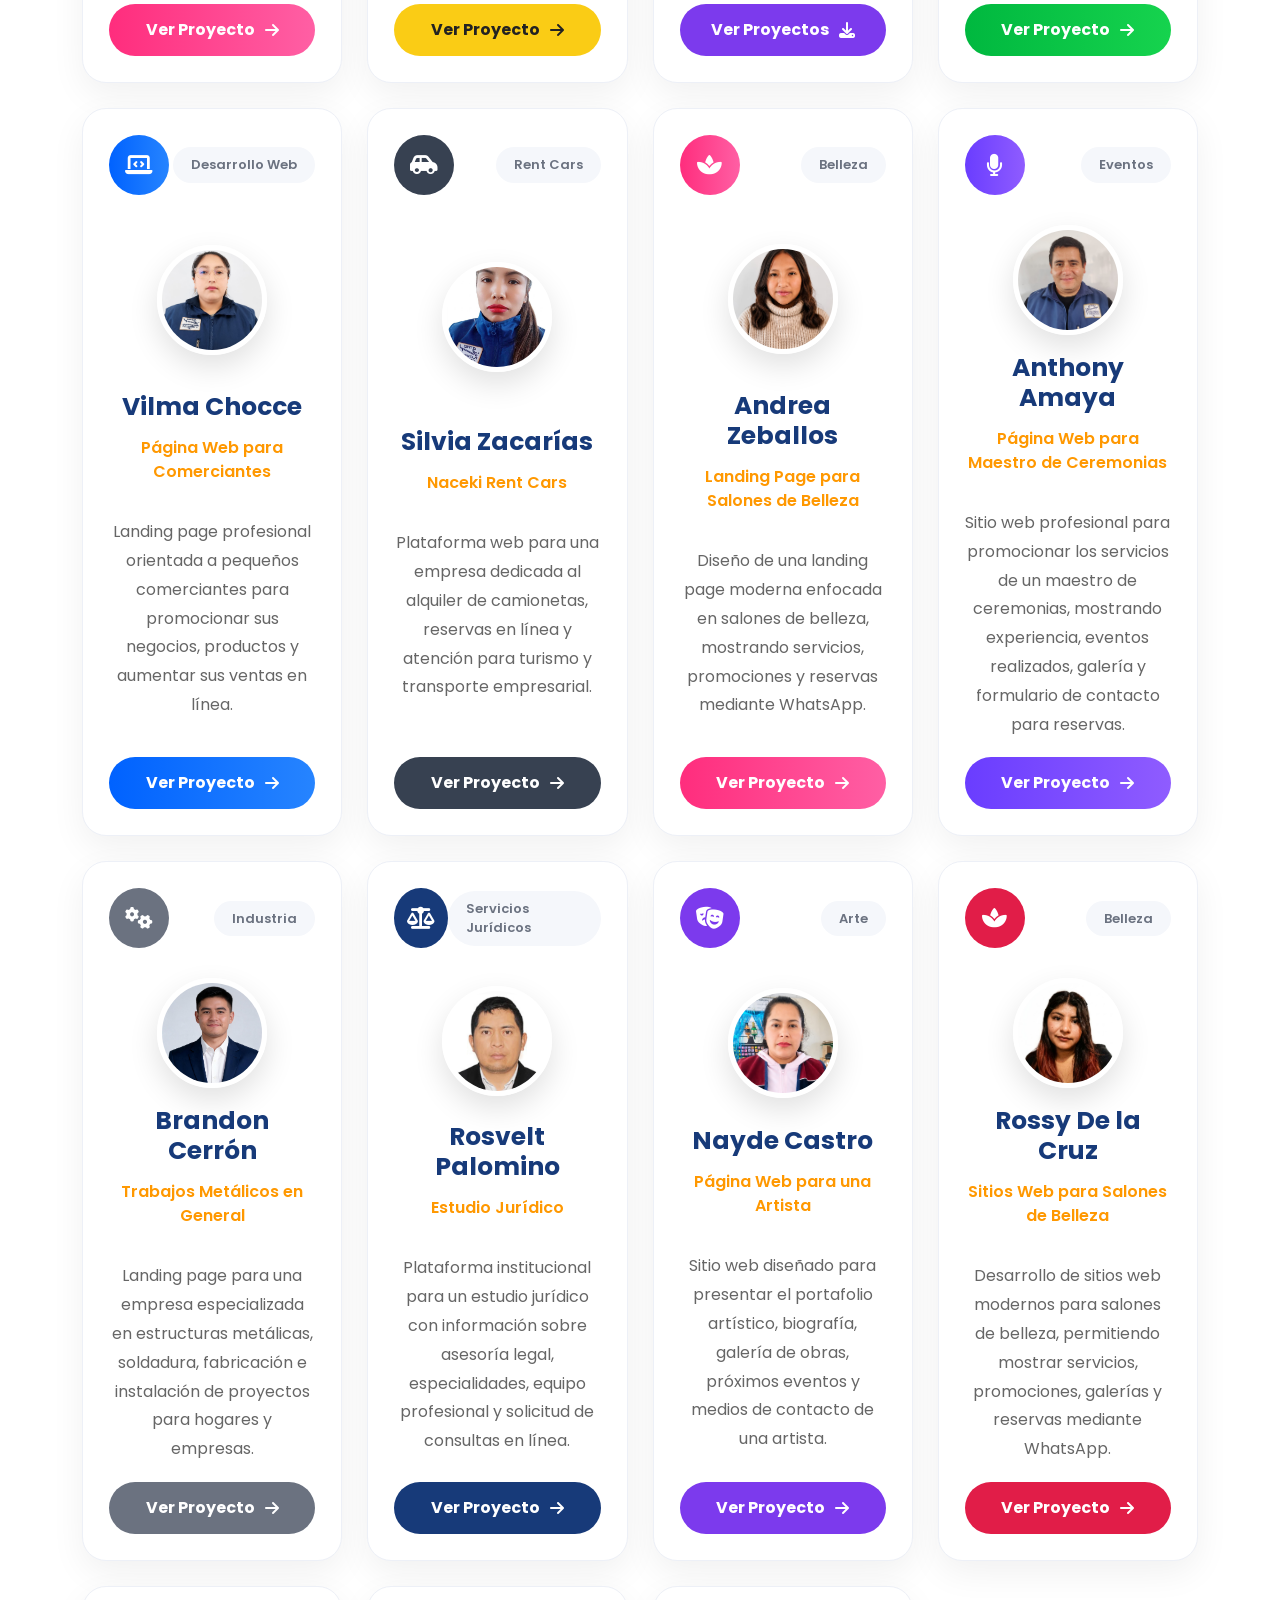
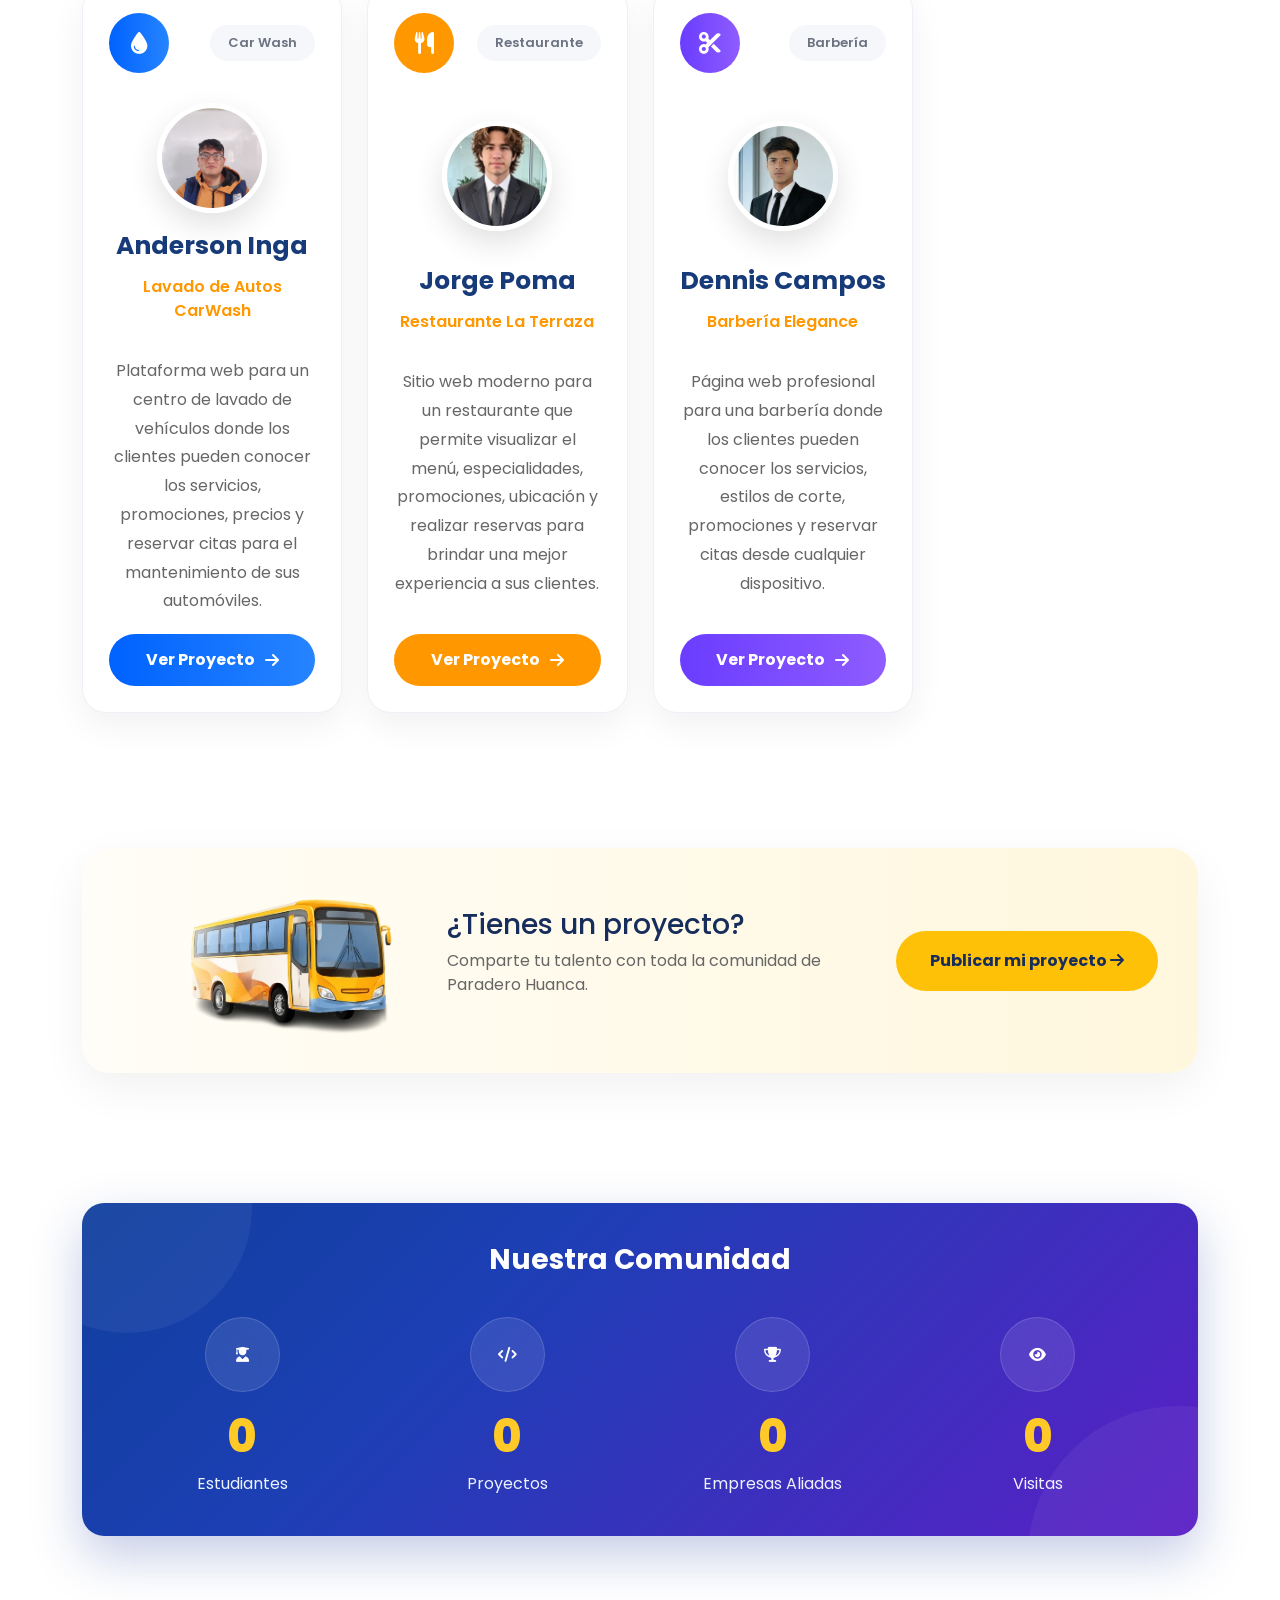
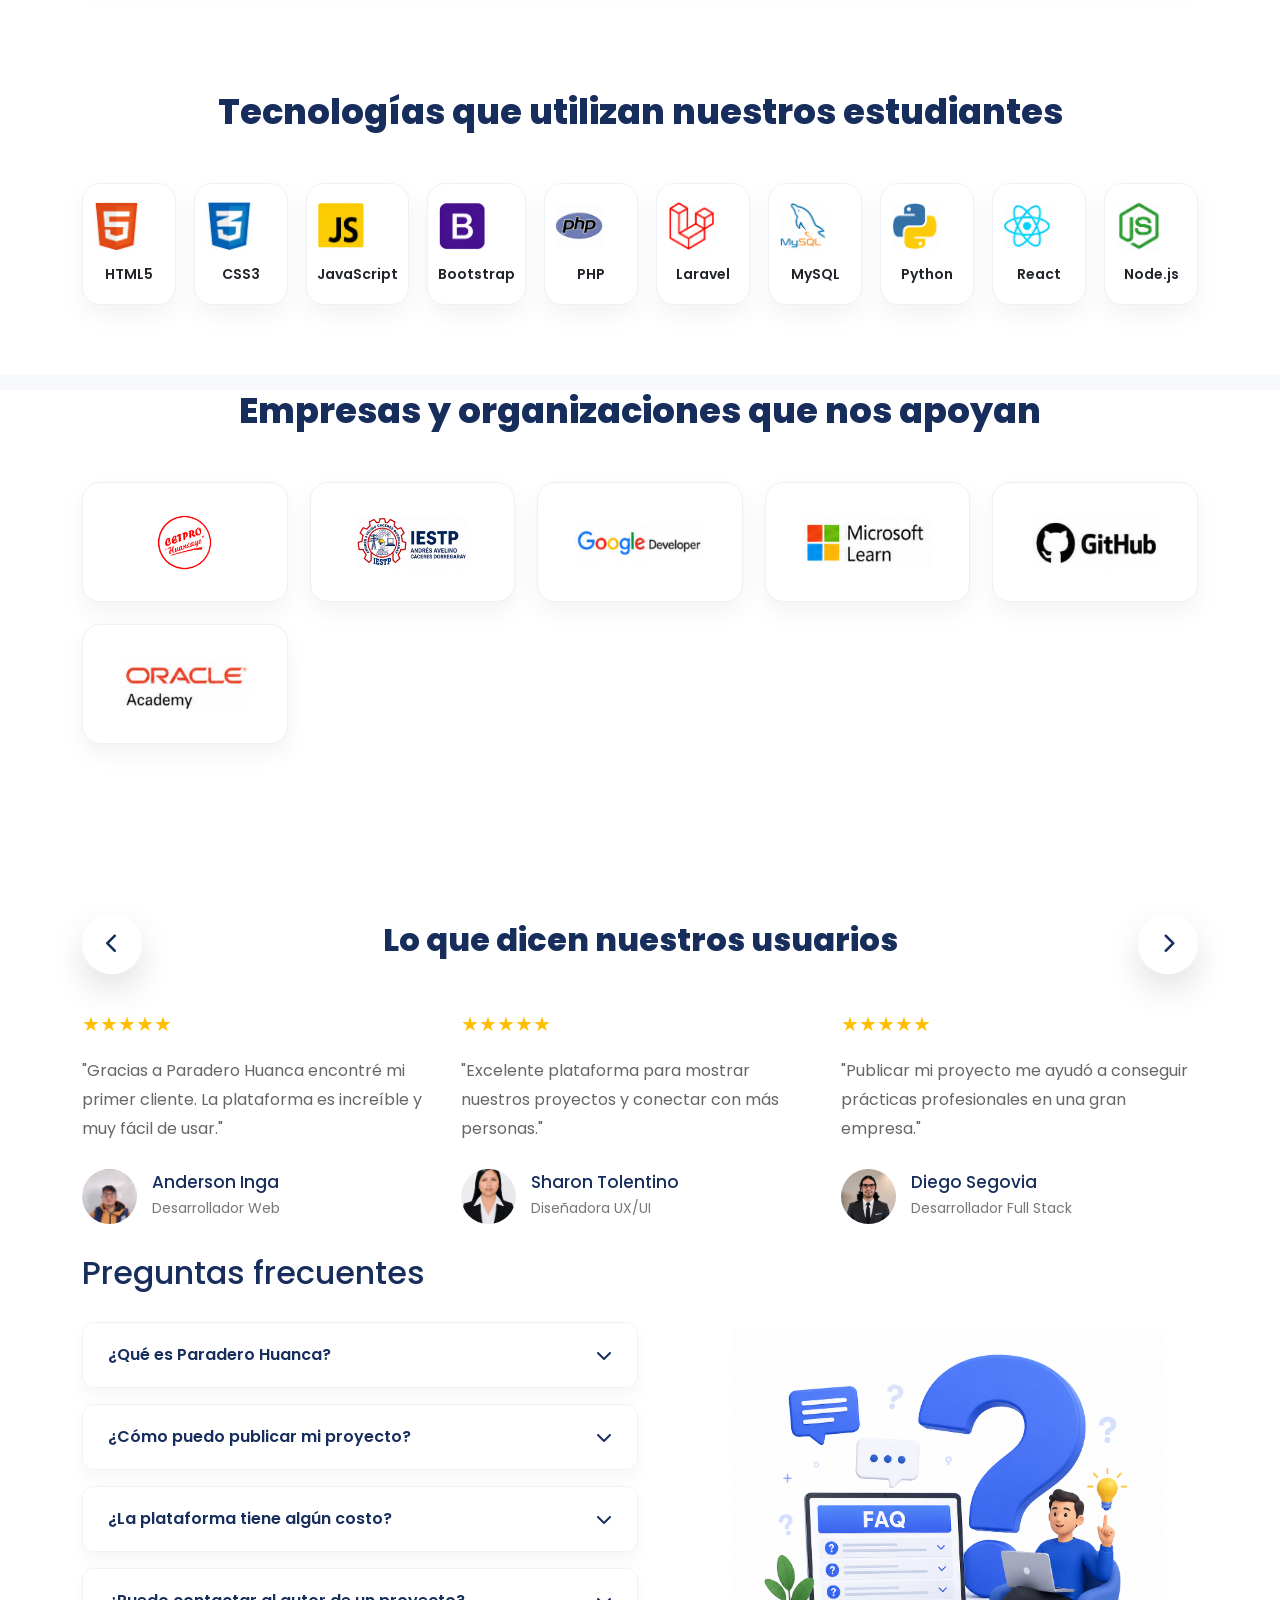
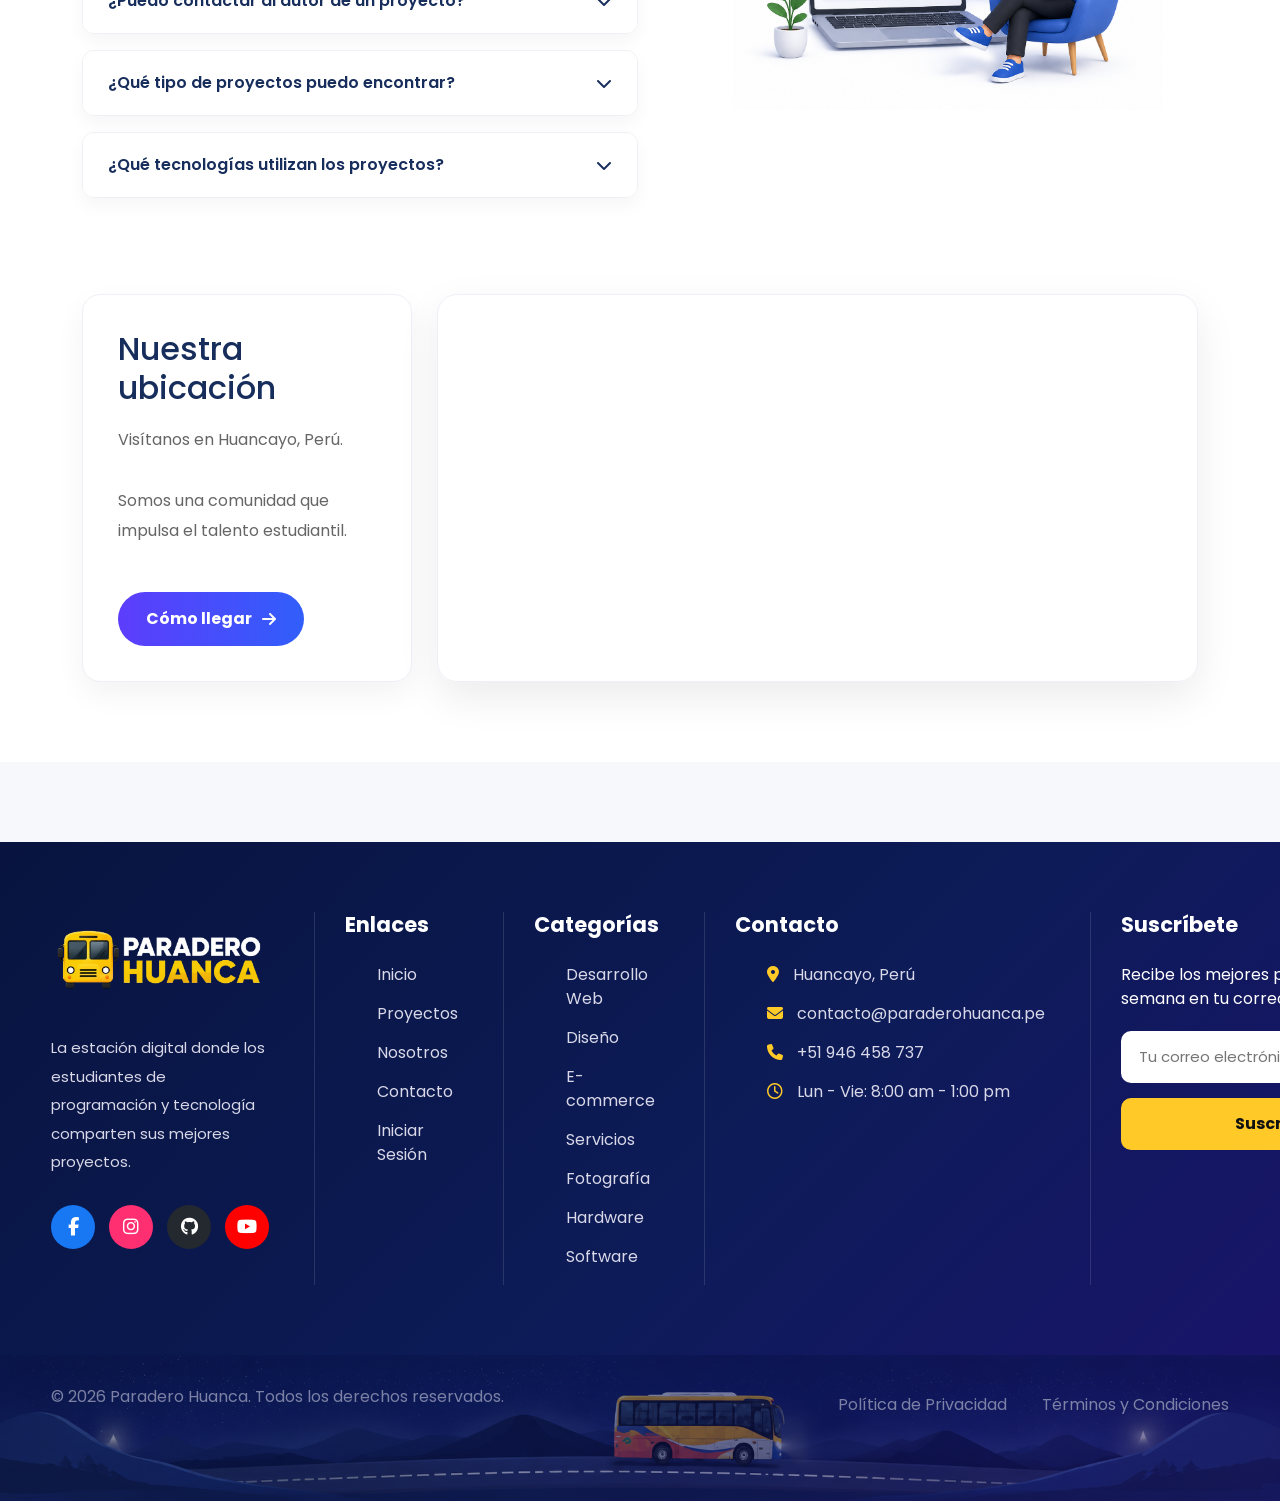
==== commit e8add305: "Add files via upload" ====
--- a/index.html
+++ b/index.html
@@ -330,7 +330,10 @@
               línea.
             </p>
 
-            <a href="#" class="project-btn pink">
+            <a
+              href="proyectos/Mi Sitio Web/index.html"
+              class="project-btn pink"
+            >
               Ver Proyecto
 
               <i class="fa-solid fa-arrow-right"></i>
@@ -367,7 +370,7 @@
               viajeros.
             </p>
 
-            <a href="#" class="project-btn green">
+            <a href="proyectos/ADAMAS13/index.html" class="project-btn green">
               Ver Proyecto
 
               <i class="fa-solid fa-arrow-right"></i>
@@ -686,7 +689,7 @@
             </div>
 
             <img
-              src="img/perfiles/perfil12.jpg"
+              src="img/fotos/natalia.jpeg"
               alt="Estela Natalia"
               class="project-photo"
             />
--- a/css/style.css
+++ b/css/style.css
@@ -0,0 +1,37 @@
+* {
+  margin: 0;
+
+  padding: 0;
+
+  box-sizing: border-box;
+}
+
+html {
+  scroll-behavior: smooth;
+}
+
+body {
+  font-family: "Poppins", sans-serif;
+
+  background: #f7f8fc;
+
+  overflow-x: hidden;
+}
+
+a {
+  text-decoration: none;
+}
+
+ul {
+  list-style: none;
+}
+
+img {
+  max-width: 100%;
+
+  display: block;
+}
+
+section {
+  position: relative;
+}
--- a/css/navbar.css
+++ b/css/navbar.css
@@ -0,0 +1,77 @@
+/*============================
+
+        NAVBAR
+
+=============================*/
+
+.custom-navbar {
+  padding: 18px 0;
+
+  background: transparent;
+
+  transition: 0.4s ease;
+
+  z-index: 999;
+}
+
+.custom-navbar.scrolled {
+  background-image: url("../img/menu.png");
+  background-repeat: no-repeat;
+  background-position: center;
+  background-size: cover;
+
+  backdrop-filter: blur(18px);
+
+  padding: 12px 0;
+}
+
+.logo {
+  width: 185px;
+
+  transition: 0.3s;
+}
+
+.navbar-nav {
+  gap: 22px;
+}
+
+.nav-link {
+  color: #fff !important;
+
+  font-size: 16px;
+
+  font-weight: 600;
+
+  position: relative;
+
+  transition: 0.3s;
+}
+
+.nav-link:hover {
+  color: #ffc928 !important;
+  border-bottom: #ffc928 3px solid;
+}
+
+.login-btn {
+  margin-left: 35px;
+
+  border-radius: 40px;
+
+  padding: 12px 28px;
+
+  color: #fff;
+
+  font-weight: 600;
+
+  background: linear-gradient(90deg, #5d5fef, #8f46ff);
+
+  transition: 0.35s;
+}
+
+.login-btn:hover {
+  transform: translateY(-3px);
+
+  color: #fff;
+
+  box-shadow: 0 15px 35px rgba(122, 74, 255, 0.45);
+}
--- a/css/hero.css
+++ b/css/hero.css
@@ -0,0 +1,736 @@
+/*=========================================
+        DECORACIONES HERO
+=========================================*/
+
+.hero {
+  position: relative;
+  overflow: hidden;
+}
+
+/* Laterales */
+
+.hero-decoration {
+  position: absolute;
+  top: 0;
+  width: 180px;
+  height: 100%;
+  z-index: 1;
+  pointer-events: none;
+}
+
+.hero-left {
+  left: 0;
+
+  background: linear-gradient(
+    90deg,
+    rgba(111, 55, 255, 0.55) 0%,
+    rgba(111, 55, 255, 0.22) 45%,
+    transparent 100%
+  );
+}
+
+.hero-right {
+  right: 0;
+
+  background: linear-gradient(
+    -90deg,
+    rgba(196, 69, 255, 0.55) 0%,
+    rgba(196, 69, 255, 0.2) 45%,
+    transparent 100%
+  );
+}
+.hero-dots {
+  position: absolute;
+
+  width: 110px;
+
+  height: 240px;
+
+  z-index: 2;
+
+  opacity: 0.55;
+
+  background-image: radial-gradient(
+    rgba(255, 255, 255, 0.95) 2px,
+    transparent 2px
+  );
+
+  background-size: 16px 16px;
+}
+
+.hero-dots-left {
+  top: 150px;
+
+  left: 20px;
+}
+
+.hero-dots-right {
+  top: 120px;
+
+  right: 25px;
+}
+.hero::before {
+  content: "";
+
+  position: absolute;
+
+  inset: 0;
+
+  background: linear-gradient(
+    90deg,
+    rgba(0, 0, 0, 0.18),
+    transparent 35%,
+    transparent 65%,
+    rgba(120, 0, 255, 0.08)
+  );
+
+  z-index: 0;
+}
+.hero::after {
+  content: "";
+
+  position: absolute;
+
+  right: -120px;
+
+  top: 50%;
+
+  transform: translateY(-50%);
+
+  width: 350px;
+
+  height: 350px;
+
+  background: radial-gradient(circle, rgba(255, 0, 255, 0.35), transparent 70%);
+
+  filter: blur(40px);
+
+  z-index: 1;
+
+  pointer-events: none;
+}
+.hero {
+  position: relative;
+  min-height: 100vh;
+  background: url("../img/hero.png") no-repeat;
+  background-size: cover;
+  background-position: center top;
+  display: flex;
+  align-items: center;
+}
+
+.overlay {
+  position: absolute;
+
+  inset: 0;
+
+  background: linear-gradient(
+    90deg,
+    rgba(8, 23, 76, 0.8),
+    rgba(9, 34, 105, 0.55),
+    rgba(0, 0, 0, 0.1)
+  );
+}
+
+.hero .container {
+  position: relative;
+
+  z-index: 2;
+}
+
+.hero-content {
+  color: #fff;
+}
+
+.hero-badge {
+  display: inline-block;
+
+  background: #ffc928;
+
+  color: #222;
+
+  padding: 10px 18px;
+  margin-left: 150px;
+  border-radius: 10px;
+
+  font-size: 14px;
+
+  font-weight: 600;
+
+  margin-bottom: 25px;
+}
+
+.hero-title {
+  font-size: 55px;
+
+  line-height: 1.1;
+  margin-left: 150px;
+  font-weight: 700;
+
+  margin-bottom: 20px;
+}
+
+.hero-title span {
+  display: block;
+
+  color: #ffc928;
+}
+
+.hero-text {
+  max-width: 560px;
+
+  font-size: 20px;
+  margin-left: 150px;
+  line-height: 1.8;
+
+  color: #f5f5f5;
+}
+
+/* BARRA DE BUSQUEDA*/
+.search-box {
+  width: 100%;
+  max-width: 620px;
+  margin-top: 35px;
+  margin-left: 150px;
+
+  background: #fff;
+  border-radius: 50px;
+
+  display: flex !important;
+  flex-direction: row !important;
+  align-items: center !important;
+  justify-content: space-between;
+
+  padding: 4px;
+
+  overflow: hidden;
+}
+
+.search-box i {
+  margin: 0 18px;
+  font-size: 20px;
+  color: #777;
+  flex-shrink: 0;
+}
+
+.search-box input {
+  flex: 1;
+
+  width: 100%;
+
+  min-width: 0;
+
+  border: none;
+
+  outline: none;
+
+  background: transparent;
+
+  font-size: 16px;
+}
+
+.search-box button {
+  width: 120px;
+
+  height: 48px;
+
+  border: none;
+
+  border-radius: 40px;
+
+  background: #ffc928;
+
+  font-weight: bold;
+
+  flex-shrink: 0;
+}
+.search-box button:hover {
+  background: #ffb400;
+}
+/* TARJETAS */
+.hero-stats {
+  margin-top: 30px;
+  margin-left: 150px;
+  display: flex;
+
+  gap: 18px;
+
+  flex-wrap: wrap;
+  border: 1px solid rgba(255, 255, 255, 0.12);
+  border-radius: 40px;
+  background: rgba(255, 255, 255, 0.12);
+
+  backdrop-filter: blur(18px);
+}
+
+.stat-card {
+  width: 180px;
+
+  height: 90px;
+
+  display: flex;
+
+  align-items: center;
+
+  padding: 18px;
+
+  color: #fff;
+}
+
+/*=========================================
+        ICONOS ESTADÍSTICAS
+=========================================*/
+
+.hero-stats .icon {
+  width: 56px;
+  height: 56px;
+
+  min-width: 56px;
+
+  border-radius: 50%;
+
+  display: flex;
+  justify-content: center;
+  align-items: center;
+
+  color: #fff;
+
+  font-size: 22px;
+
+  box-shadow: 0 10px 25px rgba(0, 0, 0, 0.18);
+}
+.hero-stats .icon i {
+  font-size: 20px;
+}
+
+.purple {
+  background: #6f4cff;
+}
+
+.orange {
+  background: #ff8c00;
+}
+
+.green {
+  background: #20c05c;
+}
+
+.icon i {
+  font-size: 15px;
+}
+
+.stat-card h3 {
+  margin: 0;
+
+  font-size: 25px;
+
+  font-weight: 700;
+}
+
+.stat-card p {
+  margin: 0;
+
+  font-size: 14px;
+
+  opacity: 0.85;
+}
+.hero-row {
+  min-height: 100vh;
+}
+
+.hero-content {
+  animation: fadeUp 1s ease;
+}
+
+@keyframes fadeUp {
+  from {
+    opacity: 0;
+
+    transform: translateY(60px);
+  }
+
+  to {
+    opacity: 1;
+
+    transform: translateY(0);
+  }
+}
+.hero-wave {
+  position: absolute;
+
+  bottom: -2px;
+
+  left: 0;
+
+  width: 100%;
+
+  z-index: 5;
+}
+
+.hero-wave svg {
+  display: block;
+
+  width: 100%;
+}
+#searchInput {
+  position: relative !important;
+  z-index: 99999 !important;
+  pointer-events: auto !important;
+}
+
+.search-box {
+  position: relative;
+  z-index: 99999;
+}
+/*=========================================
+        HERO MOBILE
+=========================================*/
+
+/*=================================
+      RESPONSIVE NAVBAR + HERO
+=================================*/
+
+/* Tablets */
+@media (max-width: 991px) {
+  /* NAVBAR */
+
+  .custom-navbar {
+    padding: 15px 0;
+  }
+
+  .navbar-collapse {
+    margin-top: 15px;
+    background: rgba(84, 154, 201, 0.95);
+    padding: 20px;
+    border-radius: 20px;
+  }
+
+  .navbar-nav {
+    gap: 10px;
+  }
+
+  .nav-link {
+    text-align: center;
+  }
+
+  /* HERO */
+
+  .hero {
+    min-height: 100vh;
+    padding-top: 130px;
+    padding-bottom: 120px;
+    background-position: center center;
+  }
+
+  .hero-content {
+    width: 100%;
+    text-align: center;
+  }
+
+  .hero-title {
+    font-size: 45px;
+  }
+
+  .hero-text {
+    max-width: 600px;
+    margin: auto;
+  }
+
+  /* BUSCADOR */
+
+  .search-box {
+    width: 90%;
+    margin: 30px auto;
+  }
+
+  /* ESTADISTICAS */
+
+  .hero-stats {
+    justify-content: center;
+    flex-wrap: wrap;
+    gap: 15px;
+  }
+
+  .stat-card {
+    min-width: 200px;
+  }
+}
+
+/*=================================
+          CELULARES
+=================================*/
+
+@media (max-width: 576px) {
+  /* NAVBAR */
+
+  .logo {
+    width: 120px;
+  }
+
+  .navbar-toggler {
+    border: none;
+  }
+  .nav-link {
+    color: black !important;
+
+    font-size: 16px;
+
+    font-weight: 600;
+
+    position: relative;
+
+    transition: 0.3s;
+  }
+  .nav-link:hover {
+    color: blue !important;
+    border-bottom: blue 3px solid;
+  }
+  /* HERO */
+
+  .hero {
+    padding-top: 110px;
+  }
+
+  .hero-badge {
+    font-size: 13px;
+    padding: 8px 15px;
+  }
+
+  .hero-title {
+    font-size: 34px;
+    line-height: 1.2;
+  }
+
+  .hero-title span {
+    display: block;
+  }
+
+  .hero-text {
+    font-size: 15px;
+    padding: 0 15px;
+  }
+
+  /* BUSCADOR */
+
+  .search-box {
+    width: 300px;
+    display: flex;
+    flex-direction: column;
+    gap: 10px;
+    padding: 12px;
+  }
+
+  .search-box input {
+    width: 250px;
+    height: 45px;
+  }
+
+  .search-box button {
+    width: 10px;
+    height: 45px;
+  }
+
+  /* ESTADISTICAS */
+
+  .hero-stats {
+    display: flex;
+    flex-direction: column;
+    align-items: center;
+  }
+
+  .stat-card {
+    width: 90%;
+    justify-content: flex-start;
+  }
+
+  /* DECORACIONES */
+
+  .hero-left,
+  .hero-right,
+  .hero-dots {
+    display: none;
+  }
+
+  /* OLA */
+
+  .hero-wave svg {
+    height: 80px;
+  }
+}
+/* Esto solo se aplicará en pantallas de celulares (menos de 768px) */
+@media (max-width: 768px) {
+  /* --- AJUSTES DEL BUSCADOR MÁS DELGADO --- */
+  .search-box {
+    width: 90%;
+    max-width: 400px;
+    flex-direction: row !important;
+    align-items: center;
+    background: #ffffff;
+    border-radius: 50px;
+    /* Reducimos el padding vertical de 6px a 4px */
+    padding: 4px 4px 4px 15px;
+    box-sizing: border-box;
+    gap: 5px;
+    margin: 0 auto 15px auto !important; /* Centra el buscador horizontalmente */
+  }
+
+  .search-box i {
+    color: #888;
+    font-size: 16px; /* Icono ligeramente más pequeño */
+  }
+
+  .search-box input {
+    flex-grow: 1;
+    width: auto !important;
+    /* Reducimos la altura del input interno para que no empuje la caja hacia arriba */
+    height: 36px !important;
+    border: none;
+    outline: none;
+    background: transparent;
+    font-size: 14px; /* Texto un poco más fino */
+  }
+
+  .search-box button {
+    width: auto !important;
+    /* Bajamos la altura del botón de 45px a 36px para hacerlo más fino */
+    height: 36px !important;
+    background-color: #ffca28;
+    color: #000000;
+    font-weight: bold;
+    font-size: 14px; /* Fuente acorde al tamaño del botón */
+    border: none;
+    border-radius: 40px;
+    /* Reducimos el espacio a los lados para equilibrar el diseño delgado */
+    padding: 0 20px !important;
+    cursor: pointer;
+  }
+  /* --- AJUSTES DEL TÍTULO Y BADGE EN CELULAR --- */
+  /* --- AJUSTES DEL FONDO HERO EN CELULAR --- */
+  .hero {
+    /* Mantiene la altura, pero reacomoda la imagen hacia la derecha */
+    background-position: 78% center !important;
+
+    /* Agrega una capa oscura sutil arriba para mejorar la lectura del texto blanco */
+    background-image:
+      linear-gradient(rgba(0, 0, 0, 0.4), rgba(0, 0, 0, 0.2)),
+      url("../img/hero.png") !important;
+
+    /* Espaciado interno para que el contenido no pegue arriba ni abajo */
+    padding: 100px 15px 60px 15px !important;
+    box-sizing: border-box;
+    display: flex !important;
+    flex-direction: column !important; /* Alinea todo en vertical */
+    justify-content: center !important;
+    align-items: center !important;
+  }
+
+  /* Contenedor o sección que envuelve este texto (opcional si necesitas centrarlo) */
+  .hero-badge,
+  .hero-title {
+    display: block;
+    text-align: center !important; /* Centra los textos en la pantalla del celular */
+    margin-left: auto !important;
+    margin-right: auto !important;
+  }
+
+  /* Etiqueta amarilla "Bienvenido a Paradero Huanca" */
+  .hero-badge {
+    width: fit-content; /* Se adapta estrictamente al tamaño del texto */
+    max-width: 90%;
+    font-size: 13px !important; /* Tamaño de letra compacto y legible */
+    padding: 8px 16px !important; /* Margen interno equilibrado */
+    border-radius: 20px !important; /* Bordes ovalados */
+    margin-bottom: 20px !important; /* Separación con el título principal */
+    white-space: nowrap; /* Evita que el texto de la etiqueta se parta en dos filas */
+  }
+
+  /* Título Principal "La estación digital de proyectos web" */
+  .hero-title {
+    font-size: 32px !important; /* Reduce el tamaño gigante de PC para que quepa bien */
+    line-height: 1.15 !important; /* Ajusta el espacio entre líneas para que se lea compacto */
+    color: #ffffff; /* Color blanco de fondo */
+    font-weight: 800 !important; /* Mantiene la fuerza de la tipografía */
+    max-width: 95%; /* Evita que choque bruscamente con los bordes del teléfono */
+    margin-bottom: 25px !important; /* Separación limpia con la barra de búsqueda */
+  }
+
+  /* El texto resaltado en amarillo "proyectos web" */
+  .hero-title span {
+    display: block; /* Manda "proyectos web" a su propia línea abajo de forma estética */
+    color: #ffca28 !important; /* Color amarillo corporativo idéntico al botón */
+    font-size: 32px !important;
+    margin-top: 5px;
+  }
+
+  /* --- AJUSTES DE LAS ESTADÍSTICAS (CORRECCIÓN DE ANCHO Y ALINEACIÓN) --- */
+  .hero-stats {
+    display: flex !important;
+    flex-direction: row !important; /* Mantiene la fila horizontal */
+    justify-content: space-evenly !important; /* Distribuye el espacio de forma exacta */
+    align-items: flex-start !important; /* Alinea los iconos arriba */
+
+    width: 90% !important; /* Evita que se estire fuera de la pantalla */
+    max-width: 420px;
+    margin: 20px auto !important; /* Centra todo el bloque en la pantalla */
+    padding: 20px 10px !important;
+    box-sizing: border-box !important;
+
+    /* Efecto Glassmorphism translúcido */
+    background: rgba(255, 255, 255, 0.12) !important;
+    backdrop-filter: blur(15px) !important;
+    -webkit-backdrop-filter: blur(15px) !important;
+    border-radius: 24px !important;
+    overflow: hidden !important; /* Recorta cualquier contenido que intente salirse */
+  }
+
+  .stat-card {
+    /* Forzamos a que cada tarjeta mida un tercio exacto del contenedor */
+    width: 32% !important;
+    min-width: 0 !important; /* Rompe restricciones heredadas de PC */
+    max-width: 110px !important;
+    display: flex !important;
+    flex-direction: column !important; /* Icono arriba, texto abajo */
+    align-items: center !important;
+    justify-content: center !important;
+    text-align: center !important;
+    gap: 8px !important;
+    margin: 0 !important; /* Quita márgenes externos que empujen los elementos */
+    padding: 0 !important;
+  }
+
+  /* Control total de los bloques de texto de cada tarjeta */
+  .stat-card div:last-child,
+  .stat-card .stat-text {
+    width: 100% !important;
+    text-align: center !important;
+    color: #ffffff !important;
+  }
+
+  .stat-card h3 {
+    margin: 0 !important;
+    font-size: 15px !important; /* Tamaño compacto para celular */
+    font-weight: bold !important;
+    line-height: 1.2 !important;
+  }
+
+  .stat-card p {
+    margin: 2px 0 0 0 !important;
+    font-size: 11px !important; /* Evita que las palabras largas rompan el diseño */
+    opacity: 0.9 !important;
+    line-height: 1.2 !important;
+    white-space: normal !important; /* Permite saltos de línea limpios si es necesario */
+  }
+
+  /* Ajuste preciso de los círculos */
+  .stat-card .icon {
+    display: flex !important;
+    align-items: center !important;
+    justify-content: center !important;
+    width: 38px !important;
+    height: 38px !important;
+    border-radius: 50% !important;
+    color: #fff !important;
+    font-size: 15px !important;
+    flex-shrink: 0 !important; /* Evita que el círculo se aplaste */
+  }
+}
--- a/css/testimonios.css
+++ b/css/testimonios.css
@@ -0,0 +1,381 @@
+/*=================================================
+        TESTIMONIOS + FAQ + UBICACIÓN
+=================================================*/
+
+.community-section {
+  padding: 80px 0;
+  background: #fff;
+}
+
+.community-section .container {
+  width: min(1320px, 92%);
+  margin: auto;
+}
+
+/*==========================
+        TITULO
+===========================*/
+
+.testimonial-header {
+  display: grid;
+  grid-template-columns: 60px 1fr 60px;
+  align-items: center;
+  margin-bottom: 35px;
+}
+
+.testimonial-header h2 {
+  text-align: center;
+  color: #172d5c;
+  font-size: 2rem;
+  font-weight: 800;
+}
+
+/*=========================================
+        FLECHAS SLIDER PREMIUM
+=========================================*/
+
+.slider-arrow {
+  width: 60px;
+  height: 60px;
+
+  border: none;
+  border-radius: 50%;
+
+  display: flex;
+  align-items: center;
+  justify-content: center;
+
+  cursor: pointer;
+
+  color: #172d5c;
+  font-size: 20px;
+
+  background: rgba(255, 255, 255, 0.92);
+
+  backdrop-filter: blur(12px);
+
+  box-shadow:
+    0 15px 35px rgba(0, 0, 0, 0.12),
+    inset 0 1px rgba(255, 255, 255, 0.8);
+
+  transition: 0.35s ease;
+
+  position: relative;
+
+  overflow: hidden;
+}
+
+/* brillo */
+
+.slider-arrow::before {
+  content: "";
+
+  position: absolute;
+
+  inset: 0;
+
+  background: linear-gradient(135deg, rgba(255, 255, 255, 0.45), transparent);
+
+  opacity: 0;
+
+  transition: 0.35s;
+}
+
+/* Hover */
+
+.slider-arrow:hover {
+  transform: translateY(-5px) scale(1.08);
+
+  background: linear-gradient(135deg, #315efb, #6f4cff);
+
+  color: #fff;
+
+  box-shadow: 0 22px 45px rgba(49, 94, 251, 0.35);
+}
+
+.slider-arrow:hover::before {
+  opacity: 1;
+}
+
+/* Click */
+
+.slider-arrow:active {
+  transform: scale(0.95);
+}
+
+/* Icono */
+
+.slider-arrow i {
+  transition: 0.35s;
+}
+
+.slider-arrow:hover i {
+  transform: scale(1.15);
+}
+
+/*==========================
+      TESTIMONIOS
+===========================*/
+
+.testimonial-slider {
+  overflow: hidden;
+  width: 100%;
+}
+
+.testimonial-track {
+  display: flex;
+  gap: 22px;
+  transition: 0.6s ease;
+}
+
+.testimonial-card {
+  flex: 0 0 calc((100% - 44px) / 3);
+}
+
+.testimonial-card:hover {
+  transform: translateY(-8px);
+  box-shadow: 0 22px 45px rgba(0, 0, 0, 0.12);
+}
+
+.stars {
+  color: #ffbf00;
+  font-size: 20px;
+  margin-bottom: 18px;
+}
+
+.testimonial-card p {
+  color: #666;
+  line-height: 1.8;
+  margin-bottom: 25px;
+}
+
+.user {
+  display: flex;
+  align-items: center;
+  gap: 15px;
+}
+
+.user img {
+  width: 55px;
+  height: 55px;
+  border-radius: 50%;
+  object-fit: cover;
+}
+
+.user h4 {
+  color: #172d5c;
+  margin-bottom: 4px;
+  font-size: 17px;
+}
+
+.user span {
+  color: #777;
+  font-size: 14px;
+}
+
+/*==========================
+          FAQ
+===========================*/
+
+.faq-wrapper {
+  display: grid;
+  grid-template-columns: 1fr 500px;
+  gap: 60px;
+  align-items: center;
+  margin-bottom: 80px;
+}
+
+.faq-left h2 {
+  font-size: 2rem;
+  color: #172d5c;
+  padding-top: 30px;
+  margin-bottom: 30px;
+}
+
+.faq-item {
+  border: 1px solid #edf0f5;
+  border-radius: 12px;
+  margin-bottom: 16px;
+  overflow: hidden;
+  box-shadow: 0 8px 18px rgba(0, 0, 0, 0.04);
+}
+
+.faq-question {
+  width: 100%;
+  background: #fff;
+  border: none;
+  padding: 20px 25px;
+  cursor: pointer;
+  display: flex;
+  justify-content: space-between;
+  align-items: center;
+  font-size: 16px;
+  font-weight: 600;
+  color: #172d5c;
+}
+
+.faq-question i {
+  transition: 0.3s;
+}
+
+.faq-item.active i {
+  transform: rotate(180deg);
+}
+
+.faq-answer {
+  max-height: 0;
+  overflow: hidden;
+  transition: 0.35s;
+  color: #666;
+  line-height: 1.8;
+  padding: 0 25px;
+}
+
+.faq-item.active .faq-answer {
+  max-height: 220px;
+  padding: 0 25px 20px;
+}
+
+/*==========================
+        IMAGEN FAQ
+===========================*/
+
+.faq-image {
+  display: flex;
+  justify-content: center;
+}
+
+.faq-image img {
+  width: 100%;
+  max-width: 430px;
+  animation: flotar 4s ease-in-out infinite;
+}
+
+@keyframes flotar {
+  0% {
+    transform: translateY(0px);
+  }
+
+  50% {
+    transform: translateY(-12px);
+  }
+
+  100% {
+    transform: translateY(0px);
+  }
+}
+
+/*==========================
+        UBICACION
+===========================*/
+
+.location {
+  display: grid;
+  grid-template-columns: 330px 1fr;
+  gap: 25px;
+  align-items: stretch;
+}
+
+.location-info {
+  background: #fff;
+  border-radius: 18px;
+  padding: 35px;
+  box-shadow: 0 12px 30px rgba(0, 0, 0, 0.05);
+  border: 1px solid #edf0f5;
+}
+
+.location-info h2 {
+  color: #172d5c;
+  margin-bottom: 18px;
+}
+
+.location-info p {
+  color: #666;
+  line-height: 1.9;
+}
+
+.btn-location {
+  display: inline-flex;
+  align-items: center;
+  gap: 10px;
+  margin-top: 30px;
+  background: linear-gradient(90deg, #5d3dfc, #315efb);
+  color: #fff;
+  text-decoration: none;
+  padding: 15px 28px;
+  border-radius: 50px;
+  font-weight: 700;
+  transition: 0.3s;
+}
+
+.btn-location:hover {
+  transform: translateY(-4px);
+}
+
+.map {
+  border-radius: 20px;
+  overflow: hidden;
+  box-shadow: 0 15px 40px rgba(0, 0, 0, 0.08);
+  border: 1px solid #edf0f5;
+}
+
+.map iframe {
+  width: 100%;
+  height: 100%;
+  min-height: 350px;
+  border: none;
+}
+/*==============================
+ANIMACIONES
+==============================*/
+
+.hidden {
+  opacity: 0;
+
+  transform: translateY(40px);
+
+  transition: 0.8s;
+}
+
+.show {
+  opacity: 1;
+
+  transform: translateY(0);
+}
+
+.testimonial-slider {
+  transition: 0.5s;
+}
+/*==========================
+        RESPONSIVE
+===========================*/
+
+@media (max-width: 1100px) {
+  .testimonial-card {
+    min-width: calc((100% - 22px) / 2);
+  }
+
+  .faq-wrapper {
+    grid-template-columns: 1fr;
+  }
+
+  .location {
+    grid-template-columns: 1fr;
+  }
+}
+
+@media (max-width: 768px) {
+  .testimonial-header {
+    grid-template-columns: 45px 1fr 45px;
+  }
+
+  .testimonial-header h2 {
+    font-size: 1.6rem;
+  }
+  .testimonial-card {
+    min-width: 100%;
+  }
+  .faq-left h2 {
+    font-size: 1.6rem;
+  }
+}
--- a/css/cards.css
+++ b/css/cards.css
@@ -0,0 +1,175 @@
+.projects {
+  padding: 110px 0;
+
+  background: #f7f8fc;
+}
+
+.section-title {
+  text-align: center;
+
+  margin-bottom: 60px;
+}
+
+.section-title span {
+  color: #ffc928;
+
+  font-weight: 700;
+}
+
+.section-title h2 {
+  font-size: 45px;
+
+  font-weight: 700;
+
+  margin: 15px 0;
+}
+
+.section-title p {
+  max-width: 650px;
+
+  margin: auto;
+
+  color: #666;
+}
+
+.project-card {
+  background: #fff;
+
+  border-radius: 25px;
+
+  overflow: hidden;
+
+  transition: 0.4s;
+
+  box-shadow: 0 10px 30px rgba(0, 0, 0, 0.08);
+}
+
+.project-card:hover {
+  transform: translateY(-12px);
+
+  box-shadow: 0 20px 45px rgba(0, 0, 0, 0.15);
+}
+
+.project-image {
+  position: relative;
+}
+
+.project-image img {
+  width: 100%;
+
+  height: 240px;
+
+  object-fit: cover;
+}
+
+.category {
+  position: absolute;
+
+  top: 20px;
+
+  left: 20px;
+
+  background: #ffc928;
+
+  padding: 8px 18px;
+
+  border-radius: 30px;
+
+  font-size: 13px;
+
+  font-weight: 600;
+}
+
+.project-body {
+  padding: 28px;
+}
+
+.student {
+  display: flex;
+
+  align-items: center;
+
+  gap: 15px;
+
+  margin-bottom: 20px;
+}
+
+.student img {
+  width: 55px;
+
+  height: 55px;
+
+  border-radius: 50%;
+
+  object-fit: cover;
+}
+
+.student h5 {
+  margin: 0;
+
+  font-weight: 600;
+}
+
+.student small {
+  color: #888;
+}
+
+.project-body h4 {
+  font-size: 24px;
+
+  margin-bottom: 15px;
+}
+
+.project-body p {
+  color: #666;
+
+  line-height: 1.7;
+}
+
+.tech {
+  display: flex;
+
+  gap: 10px;
+
+  flex-wrap: wrap;
+
+  margin: 25px 0;
+}
+
+.tech span {
+  background: #eef2ff;
+
+  color: #4f46e5;
+
+  padding: 8px 15px;
+
+  border-radius: 30px;
+
+  font-size: 13px;
+
+  font-weight: 600;
+}
+
+.card-footer {
+  display: flex;
+
+  justify-content: space-between;
+
+  align-items: center;
+}
+
+.card-footer a {
+  background: linear-gradient(90deg, #5d5fef, #8748ff);
+
+  color: #fff;
+
+  padding: 12px 24px;
+
+  border-radius: 30px;
+
+  transition: 0.3s;
+}
+
+.card-footer a:hover {
+  transform: translateY(-3px);
+}
--- a/css/comunidad.css
+++ b/css/comunidad.css
@@ -0,0 +1,292 @@
+/*====================================================
+            NUESTRA COMUNIDAD
+====================================================*/
+
+.community {
+  padding: 30px 0 70px;
+  background: #fff;
+}
+
+.community .container {
+  width: min(1320px, 92%);
+  margin: auto;
+}
+
+.community-box {
+  background: linear-gradient(135deg, #103f9d 0%, #1d3fb5 35%, #5b1fc6 100%);
+  border-radius: 22px;
+
+  padding: 40px;
+
+  color: #fff;
+
+  overflow: hidden;
+
+  position: relative;
+
+  box-shadow: 0 20px 50px rgba(22, 54, 160, 0.25);
+}
+
+.community-box::before {
+  content: "";
+
+  position: absolute;
+
+  width: 250px;
+  height: 250px;
+
+  background: rgba(255, 255, 255, 0.05);
+
+  border-radius: 50%;
+
+  top: -120px;
+  left: -80px;
+}
+
+.community-box::after {
+  content: "";
+
+  position: absolute;
+
+  width: 300px;
+  height: 300px;
+
+  border-radius: 50%;
+
+  background: rgba(255, 255, 255, 0.05);
+
+  right: -130px;
+  bottom: -170px;
+}
+
+.community-box h3 {
+  text-align: center;
+
+  font-size: 28px;
+
+  margin-bottom: 40px;
+
+  font-weight: 700;
+}
+
+.stats {
+  display: grid;
+
+  grid-template-columns: repeat(4, 1fr);
+
+  gap: 25px;
+}
+
+.stat {
+  text-align: center;
+}
+
+.icon {
+  width: 75px;
+
+  height: 75px;
+
+  margin: auto;
+
+  border-radius: 50%;
+
+  background: rgba(255, 255, 255, 0.1);
+
+  border: 1px solid rgba(255, 255, 255, 0.15);
+
+  display: flex;
+
+  align-items: center;
+
+  justify-content: center;
+
+  font-size: 30px;
+
+  margin-bottom: 18px;
+
+  backdrop-filter: blur(10px);
+}
+
+.stat h2 {
+  font-size: 45px;
+
+  color: #ffc928;
+
+  margin-bottom: 8px;
+
+  font-weight: 800;
+}
+
+.stat span {
+  color: #edf2ff;
+
+  font-size: 16px;
+}
+
+/*====================================================
+                TECNOLOGIAS
+====================================================*/
+
+.technologies {
+  padding: 70px 0;
+
+  background: #fff;
+}
+
+.center {
+  text-align: center;
+}
+
+.center h2 {
+  font-size: 36px;
+
+  color: #172d5c;
+
+  margin-bottom: 50px;
+
+  font-weight: 800;
+}
+
+.tech-grid {
+  display: grid;
+  grid-template-columns: repeat(10, 1fr);
+  gap: 18px;
+}
+
+.tech-card {
+  background: #fff;
+
+  border: 1px solid #edf1f7;
+
+  border-radius: 18px;
+
+  padding: 18px 10px;
+
+  text-align: center;
+
+  box-shadow: 0 10px 25px rgba(0, 0, 0, 0.05);
+
+  transition: 0.35s;
+}
+.tech-card:hover {
+  transform: translateY(-8px);
+
+  box-shadow: 0 18px 35px rgba(0, 0, 0, 0.12);
+}
+
+.tech-card img {
+  width: 48px;
+  height: 48px;
+  object-fit: contain;
+
+  margin-bottom: 12px;
+}
+
+.tech-card span {
+  font-size: 14px;
+  font-weight: 600;
+}
+
+/*====================================================
+            EMPRESAS
+====================================================*/
+
+.partners {
+  padding-bottom: 90px;
+
+  background: #fff;
+}
+
+.partner-grid {
+  display: grid;
+
+  grid-template-columns: repeat(auto-fit, minmax(180px, 1fr));
+
+  gap: 22px;
+}
+
+.partner-card {
+  background: #fff;
+
+  border-radius: 18px;
+
+  border: 1px solid #edf0f7;
+
+  display: flex;
+
+  justify-content: center;
+
+  align-items: center;
+
+  height: 120px;
+
+  transition: 0.35s;
+
+  box-shadow: 0 10px 25px rgba(0, 0, 0, 0.05);
+}
+
+.partner-card:hover {
+  transform: translateY(-8px);
+
+  box-shadow: 0 20px 40px rgba(0, 0, 0, 0.12);
+}
+
+.partner-card img {
+  max-width: 130px;
+
+  max-height: 55px;
+
+  transition: 0.35s;
+}
+
+.partner-card:hover img {
+  filter: none;
+
+  opacity: 1;
+}
+
+/*====================================================
+            RESPONSIVE
+====================================================*/
+
+@media (max-width: 992px) {
+  .stats {
+    grid-template-columns: repeat(2, 1fr);
+  }
+}
+
+@media (max-width: 768px) {
+  .tech-grid {
+    grid-template-columns: repeat(3, 1fr);
+  }
+
+  .partner-grid {
+    grid-template-columns: repeat(2, 1fr);
+  }
+
+  .community-box {
+    padding: 30px 20px;
+  }
+
+  .center h2 {
+    font-size: 28px;
+  }
+}
+
+@media (max-width: 576px) {
+  .stats {
+    grid-template-columns: 1fr;
+  }
+
+  .tech-grid {
+    grid-template-columns: repeat(2, 1fr);
+  }
+
+  .partner-grid {
+    grid-template-columns: 1fr;
+  }
+
+  .stat h2 {
+    font-size: 36px;
+  }
+}
--- a/css/footer.css
+++ b/css/footer.css
@@ -0,0 +1,531 @@
+/*====================================================
+                    FOOTER
+====================================================*/
+
+.footer {
+  position: relative;
+  background: linear-gradient(135deg, #08143f 0%, #0d1b58 55%, #1b136d 100%);
+  color: #fff;
+  overflow: hidden;
+  padding-top: 70px;
+  margin-top: 80px;
+}
+
+/*==============================
+      CONTENEDOR
+===============================*/
+
+.footer-container {
+  max-width: 1320px;
+  width: 92%;
+  margin: auto;
+
+  display: grid;
+  grid-template-columns: 1.4fr 1fr 1fr 1.1fr 1.2fr;
+
+  gap: 45px;
+
+  position: relative;
+  z-index: 2;
+}
+
+/*==============================
+      COLUMNAS
+===============================*/
+
+.footer-column {
+  position: relative;
+}
+
+.footer-column:not(:first-child) {
+  padding-left: 30px;
+
+  border-left: 1px solid rgba(255, 255, 255, 0.12);
+}
+
+.footer-logo {
+  width: 220px;
+  margin-bottom: 25px;
+}
+
+.footer-description {
+  color: #d8d8e8;
+  line-height: 1.9;
+  margin-bottom: 28px;
+  font-size: 15px;
+}
+
+.footer-column h3 {
+  margin-bottom: 25px;
+  font-size: 21px;
+  font-weight: 700;
+}
+
+.footer-column ul {
+  list-style: none;
+}
+
+.footer-column ul li {
+  margin-bottom: 15px;
+}
+
+.footer-column ul li a {
+  color: #d8d8e8;
+  text-decoration: none;
+  transition: 0.3s;
+}
+
+.footer-column ul li a:hover {
+  color: #ffc928;
+  padding-left: 8px;
+}
+
+/*==============================
+      REDES
+===============================*/
+
+.footer-social {
+  display: flex;
+  gap: 14px;
+}
+
+.footer-social a {
+  width: 44px;
+  height: 44px;
+
+  border-radius: 50%;
+
+  display: flex;
+  align-items: center;
+  justify-content: center;
+
+  color: #fff;
+
+  font-size: 18px;
+
+  text-decoration: none;
+
+  transition: 0.3s;
+}
+
+.footer-social a:nth-child(1) {
+  background: #1877f2;
+}
+
+.footer-social a:nth-child(2) {
+  background: #ff2f72;
+}
+
+.footer-social a:nth-child(3) {
+  background: #24292f;
+}
+
+.footer-social a:nth-child(4) {
+  background: #ff0000;
+}
+
+.footer-social a:hover {
+  transform: translateY(-6px);
+}
+
+/*==============================
+      CONTACTO
+===============================*/
+
+.footer-contact li {
+  display: flex;
+  align-items: flex-start;
+  gap: 14px;
+
+  color: #d8d8e8;
+}
+
+.footer-contact i {
+  color: #ffc928;
+  margin-top: 3px;
+}
+
+/*==============================
+      FORMULARIO
+===============================*/
+
+.footer-form {
+  display: flex;
+  flex-direction: column;
+  gap: 15px;
+  margin-top: 20px;
+}
+
+.footer-form input {
+  height: 52px;
+
+  border: none;
+
+  border-radius: 10px;
+
+  padding: 0 18px;
+
+  outline: none;
+
+  font-size: 15px;
+}
+
+.footer-form button {
+  height: 52px;
+
+  border: none;
+
+  border-radius: 10px;
+
+  background: #ffc928;
+
+  color: #111;
+
+  font-size: 16px;
+
+  font-weight: 700;
+
+  cursor: pointer;
+
+  transition: 0.3s;
+}
+
+.footer-form button:hover {
+  background: #ffb400;
+}
+
+/*==============================
+      PARTE INFERIOR
+===============================*/
+
+.footer-bottom {
+  margin-top: 70px;
+
+  position: relative;
+
+  padding-top: 30px;
+}
+
+.footer-bottom-content {
+  width: 92%;
+  max-width: 1320px;
+
+  margin: auto;
+
+  display: flex;
+
+  justify-content: space-between;
+
+  align-items: center;
+
+  color: #d8d8e8;
+
+  padding-bottom: 30px;
+}
+
+.footer-links {
+  display: flex;
+  gap: 35px;
+}
+
+.footer-links a {
+  color: #d8d8e8;
+  text-decoration: none;
+  transition: 0.3s;
+}
+
+.footer-links a:hover {
+  color: #ffc928;
+}
+
+/*==============================
+      MONTAÑAS
+===============================*/
+
+.footer-mountains {
+  width: 100%;
+  display: block;
+  opacity: 0.45;
+}
+
+/*==============================
+      CARRETERA
+===============================*/
+
+.footer-road {
+  position: relative;
+  margin-top: -100px;
+}
+
+.footer-road-img {
+  width: 100%;
+  display: block;
+  margin-top: -18px;
+}
+
+/*==============================
+      BUS
+===============================*/
+
+.footer-bus {
+  position: absolute;
+
+  width: 130px;
+
+  left: 50%;
+
+  transform: translateX(-50%);
+
+  bottom: 22px;
+
+  animation: busMove 6s ease-in-out infinite;
+}
+
+@keyframes busMove {
+  0%,
+  100% {
+    transform: translateX(-50%);
+  }
+
+  50% {
+    transform: translateX(-44%);
+  }
+}
+
+/*==============================
+      BOTÓN SUBIR
+===============================*/
+
+.scroll-top {
+  position: fixed;
+
+  right: 28px;
+
+  bottom: 110px;
+
+  width: 58px;
+
+  height: 58px;
+
+  border-radius: 50%;
+
+  background: #6d42ff;
+
+  color: #fff;
+
+  display: flex;
+
+  justify-content: center;
+
+  align-items: center;
+
+  font-size: 22px;
+
+  text-decoration: none;
+
+  z-index: 999;
+
+  box-shadow: 0 15px 35px rgba(0, 0, 0, 0.25);
+
+  transition: 0.3s;
+}
+
+.scroll-top:hover {
+  transform: translateY(-6px);
+}
+
+/*==============================
+      WHATSAPP
+===============================*/
+
+.whatsapp {
+  position: fixed;
+
+  right: 28px;
+
+  bottom: 38px;
+
+  width: 60px;
+
+  height: 60px;
+
+  border-radius: 50%;
+
+  background: #25d366;
+
+  color: #fff;
+
+  display: flex;
+
+  justify-content: center;
+
+  align-items: center;
+
+  font-size: 30px;
+
+  text-decoration: none;
+
+  z-index: 999;
+
+  box-shadow: 0 15px 35px rgba(0, 0, 0, 0.25);
+
+  transition: 0.3s;
+}
+
+.whatsapp:hover {
+  transform: scale(1.08);
+}
+/*==============================
+BOTÓN SUBIR
+==============================*/
+
+.scroll-top {
+  opacity: 0;
+
+  visibility: hidden;
+
+  transform: translateY(20px);
+
+  transition: 0.35s;
+}
+
+.show-scroll {
+  opacity: 1;
+
+  visibility: visible;
+
+  transform: translateY(0);
+}
+
+/*==============================
+HOVER LINKS
+==============================*/
+
+.footer-column ul li {
+  transition: 0.3s;
+}
+
+.footer-column ul li:hover {
+  transform: translateX(8px);
+}
+
+/*==============================
+INPUT
+==============================*/
+
+.footer-form input {
+  transition: 0.3s;
+}
+
+.footer-form input:focus {
+  box-shadow: 0 0 0 4px rgba(255, 201, 40, 0.25);
+}
+
+/*==============================
+BOTÓN
+==============================*/
+
+.footer-form button {
+  transition: 0.35s;
+}
+
+.footer-form button:hover {
+  transform: translateY(-3px);
+
+  box-shadow: 0 10px 25px rgba(255, 201, 40, 0.35);
+}
+.btn-whatsapp {
+  position: fixed;
+  bottom: 20px;
+  right: 20px;
+  width: 65px;
+  height: 65px;
+  background: #25d366;
+  color: #fff;
+  border-radius: 50%;
+  display: flex;
+  justify-content: center;
+  align-items: center;
+  text-decoration: none;
+  font-size: 34px;
+  box-shadow: 0 8px 20px rgba(0, 0, 0, 0.25);
+  z-index: 9999;
+  transition: all 0.3s ease;
+}
+
+.btn-whatsapp:hover {
+  transform: translateY(-5px) scale(1.08);
+  background: #1ebe5d;
+}
+.footer-mountains {
+  width: 100%;
+  display: block;
+}
+@media (max-width: 768px) {
+  .btn-whatsapp {
+    width: 58px;
+    height: 58px;
+    font-size: 30px;
+    bottom: 15px;
+    right: 15px;
+  }
+}
+/*==============================
+      RESPONSIVE
+===============================*/
+
+@media (max-width: 1200px) {
+  .footer-container {
+    grid-template-columns: repeat(2, 1fr);
+  }
+
+  .footer-column {
+    border: none !important;
+
+    padding-left: 0 !important;
+  }
+}
+
+@media (max-width: 768px) {
+  .footer-container {
+    grid-template-columns: 1fr;
+
+    text-align: center;
+  }
+
+  .footer-social {
+    justify-content: center;
+  }
+
+  .footer-contact li {
+    justify-content: center;
+  }
+
+  .footer-bottom-content {
+    flex-direction: column;
+
+    gap: 20px;
+
+    text-align: center;
+  }
+
+  .footer-links {
+    flex-direction: column;
+
+    gap: 12px;
+  }
+
+  .footer-bus {
+    width: 90px;
+  }
+  .footer-road {
+    position: relative;
+    margin-top: 20px;
+  }
+
+  .footer-road-img {
+    width: 100%;
+    display: block;
+    margin-top: -18px;
+  }
+}
--- a/css/proyectos.css
+++ b/css/proyectos.css
@@ -0,0 +1,578 @@
+/*===============================
+    PROYECTOS DESTACADOS
+================================*/
+
+.featured-projects {
+  padding: 90px 0;
+  background: #fff;
+  position: relative;
+}
+
+.featured-projects .container {
+  width: min(1320px, 92%);
+  margin: auto;
+}
+
+/*============================*/
+
+.section-title {
+  margin-bottom: 50px;
+}
+
+.badge-title {
+  display: inline-flex;
+  align-items: center;
+
+  gap: 8px;
+
+  padding: 8px 18px;
+
+  background: #fff4f7;
+
+  color: #ff4d8d;
+
+  border-radius: 40px;
+
+  font-weight: 600;
+
+  font-size: 0.9rem;
+}
+
+.section-title h2 {
+  margin-top: 15px;
+
+  font-size: 2.2rem;
+
+  color: #172d5c;
+
+  font-weight: 800;
+}
+
+.section-title p {
+  margin-top: 12px;
+
+  color: #777;
+
+  max-width: 520px;
+
+  line-height: 1.8;
+}
+
+/*===============================*/
+
+.projects-grid {
+  display: grid;
+
+  grid-template-columns: repeat(auto-fit, minmax(250px, 1fr));
+
+  gap: 25px;
+}
+
+/*===============================*/
+
+.project-card {
+  position: relative;
+  display: flex;
+  flex-direction: column;
+  justify-content: flex-start;
+
+  width: 100%;
+  min-height: 520px;
+
+  padding: 26px;
+
+  background: #fff;
+
+  border-radius: 24px;
+
+  border: 1px solid #edf0f7;
+
+  box-shadow: 0 12px 35px rgba(0, 0, 0, 0.06);
+
+  transition: 0.35s;
+}
+.project-card:hover {
+  transform: translateY(-10px);
+
+  box-shadow: 0 30px 55px rgba(0, 0, 0, 0.14);
+
+  border-color: #2563eb;
+}
+.project-card:hover .project-icon {
+  transform: rotate(15deg) scale(1.1);
+}
+/*===============================*/
+
+.card-top {
+  display: flex;
+
+  justify-content: space-between;
+
+  align-items: center;
+
+  margin-bottom: 25px;
+}
+
+.category {
+  width: 48px;
+  height: 48px;
+  border-radius: 50%;
+  display: flex;
+  justify-content: center;
+  align-items: center;
+
+  position: static; /* o simplemente elimina position */
+}
+
+/* colores */
+
+.web {
+  background: #ff9800;
+}
+
+.design {
+  background: #ff4081;
+}
+
+.ecommerce {
+  background: #18b84d;
+}
+
+.support {
+  background: #1565ff;
+}
+
+.photo {
+  background: #7c4dff;
+}
+
+.type {
+  font-size: 12px;
+
+  font-weight: 600;
+
+  padding: 6px 12px;
+
+  border-radius: 30px;
+
+  background: #f6f7fb;
+
+  color: #666;
+}
+
+/*===============================*/
+
+.avatar {
+  width: 90px;
+  height: 90px;
+
+  border-radius: 50%;
+
+  object-fit: cover;
+
+  border: 6px solid white;
+
+  box-shadow: 0 10px 25px rgba(0, 0, 0, 0.15);
+}
+.project-title {
+  text-align: center;
+
+  margin-top: 6px;
+
+  color: #ff9800;
+
+  font-weight: 600;
+}
+.project-description {
+  text-align: center;
+
+  margin: 18px 0;
+
+  color: #666;
+
+  line-height: 1.8;
+
+  min-height: 95px;
+}
+.project-btn {
+  margin-top: auto;
+
+  display: flex;
+
+  justify-content: center;
+
+  align-items: center;
+
+  gap: 10px;
+
+  height: 52px;
+
+  border-radius: 40px;
+
+  color: white;
+
+  text-decoration: none;
+
+  font-weight: 700;
+
+  transition: 0.35s;
+}
+.project-btn:hover {
+  transform: translateY(-3px);
+}
+.orange {
+  background: #ff9800;
+}
+.red {
+  background: #ef4444;
+}
+.green {
+  background: #22c55e;
+}
+.blue {
+  background: #2563eb;
+}
+.pink {
+  background: #ec4899;
+}
+.purple {
+  background: #8b5cf6;
+}
+.yellow {
+  background: #facc15;
+  color: #222;
+}
+.coffee {
+  background: #8b5e3c;
+}
+.cyan {
+  background: #06b6d4;
+}
+/*=========================================
+        COLORES FALTANTES
+=========================================*/
+
+.gray {
+  background: #6b7280;
+}
+
+.navy {
+  background: #173a79;
+}
+
+.violet {
+  background: #7c3aed;
+}
+
+.rose {
+  background: #e11d48;
+}
+
+.dark {
+  background: #374151;
+}
+/*===============================*/
+.project-top {
+  display: flex;
+
+  justify-content: space-between;
+
+  align-items: center;
+
+  margin-bottom: 30px;
+}
+.project-card h3 {
+  text-align: center;
+
+  margin-top: 18px;
+
+  color: #173a79;
+
+  font-size: 25px;
+
+  font-weight: 700;
+}
+.project-icon {
+  width: 60px;
+
+  height: 60px;
+
+  border-radius: 50%;
+
+  display: flex;
+
+  justify-content: center;
+
+  align-items: center;
+
+  color: #fff;
+
+  font-size: 22px;
+
+  transition: 0.4s;
+}
+.project-category {
+  background: #f5f7fb;
+
+  color: #6b7280;
+
+  padding: 8px 18px;
+
+  border-radius: 30px;
+
+  font-size: 13px;
+
+  font-weight: 600;
+}
+.project-photo {
+  width: 110px;
+
+  height: 110px;
+
+  border-radius: 50%;
+
+  object-fit: cover;
+
+  margin: auto;
+
+  border: 5px solid white;
+
+  box-shadow: 0 12px 30px rgba(0, 0, 0, 0.12);
+}
+.project-card:hover .project-photo {
+  transform: scale(1.05);
+}
+.career {
+  margin-top: 8px;
+
+  color: #8a8a8a;
+
+  font-size: 15px;
+}
+
+/*===============================*/
+.skills {
+  display: flex;
+  flex-wrap: wrap;
+  justify-content: center;
+  gap: 8px;
+
+  margin: 20px 0;
+
+  min-height: 55px; /* importante */
+}
+
+.skills span {
+  padding: 5px 10px;
+
+  border-radius: 30px;
+
+  font-size: 11px;
+
+  font-weight: 600;
+
+  background: #f5f7fb;
+
+  color: #666;
+}
+
+/*===============================*/
+.btn-project {
+  margin-top: auto;
+
+  display: flex;
+  justify-content: center;
+  align-items: center;
+
+  width: 100%;
+  height: 46px;
+
+  border-radius: 40px;
+
+  background: linear-gradient(90deg, #ff9800, #ffb300);
+
+  color: #fff;
+  text-decoration: none;
+  font-weight: 700;
+
+  gap: 8px;
+}
+.btn-project:hover {
+  transform: scale(1.05);
+}
+
+/*==============================*/
+
+.pink {
+  background: linear-gradient(90deg, #ff2d7d, #ff5fa4);
+}
+
+.green {
+  background: linear-gradient(90deg, #00b83f, #16d34e);
+}
+
+.blue {
+  background: linear-gradient(90deg, #0062ff, #2684ff);
+}
+
+.purple {
+  background: linear-gradient(90deg, #6a3dff, #8f5cff);
+}
+
+/*==============================
+        CTA
+==============================*/
+
+.cta-project {
+  padding: 45px 0 100px;
+
+  background: #fff;
+}
+
+.cta-content {
+  background: linear-gradient(90deg, #fffdf7, #fff7dd);
+
+  border-radius: 28px;
+
+  display: flex;
+
+  justify-content: space-between;
+
+  align-items: center;
+
+  padding: 28px 40px;
+
+  box-shadow: 0 15px 45px rgba(0, 0, 0, 0.06);
+
+  gap: 25px;
+}
+
+.bus {
+  width: 300px;
+}
+
+.cta-content h3 {
+  color: #172d5c;
+
+  font-size: 28px;
+
+  margin-bottom: 8px;
+}
+
+.cta-content p {
+  color: #666;
+}
+
+.publish-btn {
+  background: #ffc107;
+
+  color: #172d5c;
+
+  text-decoration: none;
+
+  padding: 18px 34px;
+
+  border-radius: 45px;
+
+  font-weight: 700;
+
+  transition: 0.3s;
+
+  white-space: nowrap;
+}
+
+.publish-btn:hover {
+  transform: translateY(-4px);
+
+  box-shadow: 0 12px 25px rgba(255, 193, 7, 0.4);
+}
+
+/*==============================
+RESPONSIVE
+==============================*/
+
+@media (max-width: 1100px) {
+  .projects-grid {
+    grid-template-columns: repeat(3, 1fr);
+  }
+}
+
+@media (max-width: 900px) {
+  .projects-grid {
+    grid-template-columns: repeat(3, 1fr);
+  }
+
+  .cta-content {
+    flex-direction: column;
+
+    text-align: center;
+  }
+}
+
+@media (max-width: 600px) {
+  .projects-grid {
+    grid-template-columns: repeat(2, 1fr);
+
+    gap: 18px;
+  }
+  .section-title h2 {
+    font-size: 1.8rem;
+  }
+
+  .project-card {
+    padding: 22px;
+  }
+
+  .avatar {
+    width: 90px;
+
+    height: 90px;
+  }
+
+  .publish-btn {
+    width: 100%;
+
+    display: flex;
+
+    justify-content: center;
+  }
+}
+@media (max-width: 768px) {
+  .project-card {
+    padding: 18px;
+
+    border-radius: 18px;
+  }
+
+  .project-photo {
+    width: 90px;
+
+    height: 90px;
+  }
+
+  .project-card h3 {
+    font-size: 20px;
+  }
+
+  .project-title {
+    font-size: 15px;
+  }
+
+  .project-description {
+    font-size: 13px;
+
+    line-height: 1.5;
+  }
+
+  .project-btn {
+    padding: 12px;
+
+    font-size: 15px;
+  }
+
+  .project-tags span {
+    font-size: 11px;
+
+    padding: 5px 10px;
+  }
+}
--- a/css/responsive.css
+++ b/css/responsive.css
@@ -0,0 +1,101 @@
+/* ===========================
+   TABLETS
+=========================== */
+
+@media (max-width: 992px) {
+  .hero {
+    min-height: 110vh;
+  }
+
+  .hero h1 {
+    font-size: 58px;
+  }
+
+  .search-box {
+    max-width: 100%;
+  }
+
+  .stats {
+    flex-wrap: wrap;
+  }
+}
+/* ===========================
+   CELULARES
+=========================== */
+
+@media (max-width: 768px) {
+  .hero {
+    min-height: auto;
+
+    padding: 130px 0 80px;
+  }
+
+  .hero-content {
+    text-align: center;
+  }
+
+  .hero h1 {
+    font-size: 52px;
+
+    line-height: 1.05;
+  }
+
+  .hero p {
+    font-size: 20px;
+  }
+
+  .badge {
+    margin: auto;
+  }
+}
+@media (max-width: 768px) {
+  .search-box {
+    flex-direction: column;
+
+    border-radius: 25px;
+
+    padding: 10px;
+
+    height: auto;
+  }
+
+  .search-box input {
+    width: 100%;
+
+    padding: 18px;
+  }
+
+  .search-box button {
+    width: 100%;
+
+    margin-top: 10px;
+
+    height: 60px;
+  }
+}
+@media (max-width: 768px) {
+  .stats {
+    display: grid;
+
+    grid-template-columns: 1fr;
+
+    gap: 18px;
+  }
+
+  .stat-card {
+    width: 100%;
+  }
+}
+@media (max-width: 992px) {
+  .navbar-nav {
+    text-align: center;
+
+    padding: 25px 0;
+  }
+
+  .navbar .btn-login {
+    margin-top: 20px;
+
+    width: 100%;
+  }
+}
